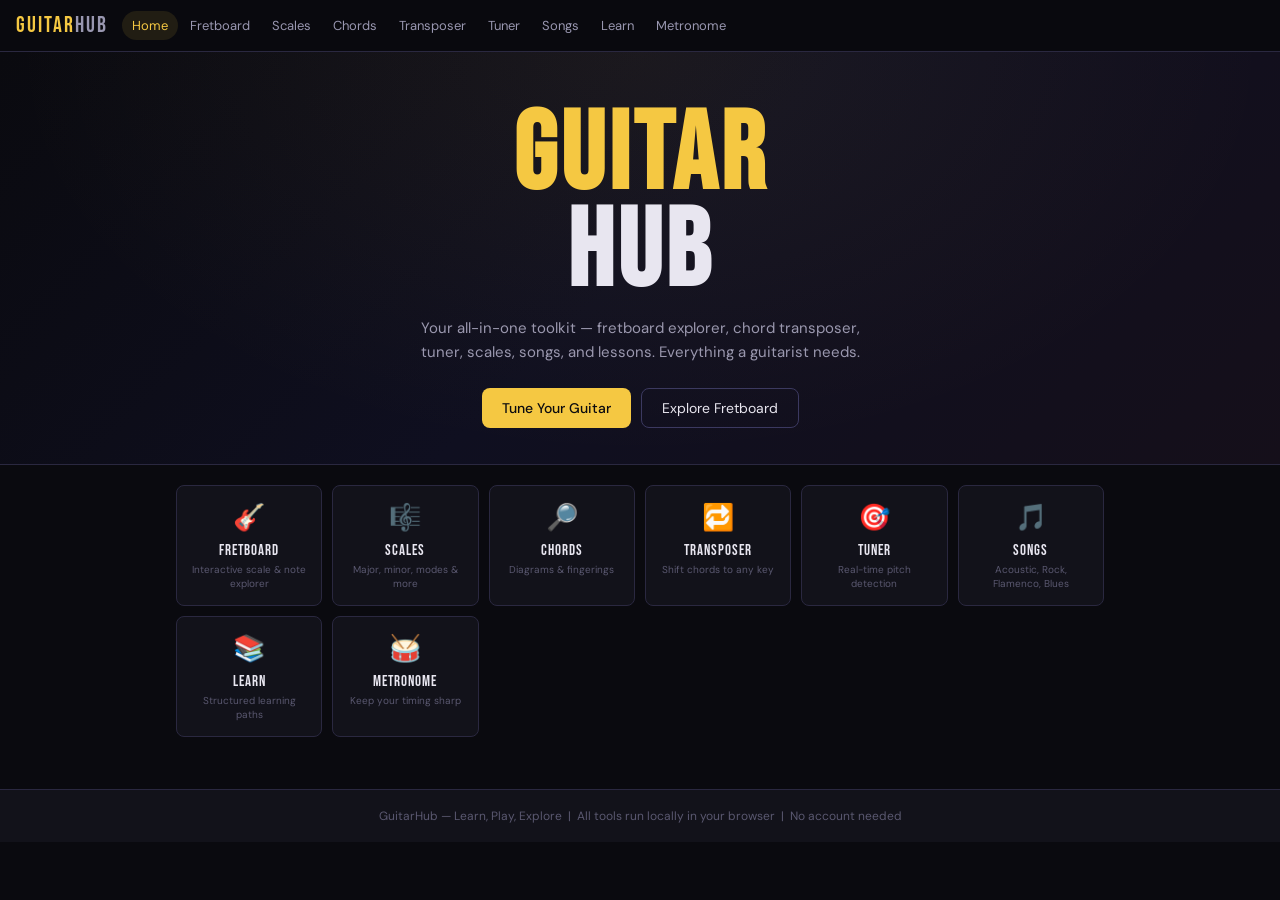
==== index.html @ 1bf93a43 "Rename FretFlow.html to index.html" ====
<!DOCTYPE html>
<html lang="en">
<head>
<meta charset="UTF-8">
<meta name="viewport" content="width=device-width, initial-scale=1.0">
<title>GuitarHub — Learn, Play, Explore</title>
<link href="https://fonts.googleapis.com/css2?family=Bebas+Neue&family=DM+Sans:wght@300;400;500&family=DM+Mono:wght@400;500&display=swap" rel="stylesheet">
<style>
*{box-sizing:border-box;margin:0;padding:0}
:root{
  --bg:#0a0a0f;--bg2:#12121a;--bg3:#1a1a26;--bg4:#22223a;
  --accent:#f5c842;--accent2:#e07b3f;--accent3:#5b8fff;
  --text:#e8e6f0;--text2:#9997b0;--text3:#5a5870;
  --border:#2a2840;--border2:#3a3860;
  --r:8px;
  --font-display:'Bebas Neue',cursive;
  --font-body:'DM Sans',sans-serif;
  --font-mono:'DM Mono',monospace;
}
html{scroll-behavior:smooth}
body{background:var(--bg);color:var(--text);font-family:var(--font-body);font-size:14px;min-height:100vh;overflow-x:hidden}
h1,h2,h3,h4{font-family:var(--font-display);letter-spacing:1px;color:var(--text)}

/* NAV */
#app-nav{position:sticky;top:0;z-index:100;background:rgba(10,10,15,0.95);backdrop-filter:blur(12px);border-bottom:1px solid var(--border);padding:0 16px;display:flex;align-items:center;gap:2px;height:52px;overflow-x:auto}
.nav-logo{font-family:var(--font-display);font-size:22px;color:var(--accent);margin-right:12px;white-space:nowrap;letter-spacing:2px;flex-shrink:0}
.nav-logo span{color:var(--text2)}
.nav-btn{background:none;border:none;color:var(--text2);font-family:var(--font-body);font-size:13px;padding:6px 10px;border-radius:20px;cursor:pointer;transition:all .2s;white-space:nowrap;flex-shrink:0}
.nav-btn:hover{color:var(--text);background:var(--bg3)}
.nav-btn.active{color:var(--accent);background:rgba(245,200,66,0.1)}

/* SECTIONS */
.section{display:none;padding:24px 16px;max-width:960px;margin:0 auto;animation:fadeIn .3s ease}
.section.active{display:block}
@keyframes fadeIn{from{opacity:0;transform:translateY(6px)}to{opacity:1;transform:translateY(0)}}

/* HERO */
#home-section{max-width:100%;padding:0}
.hero{background:linear-gradient(135deg,#0a0a0f 0%,#0f0f20 50%,#150f1a 100%);padding:56px 20px 36px;text-align:center;border-bottom:1px solid var(--border);position:relative;overflow:hidden}
.hero::before{content:'';position:absolute;inset:0;background:radial-gradient(ellipse at 50% 0%,rgba(245,200,66,0.06) 0%,transparent 70%)}
.hero h1{font-size:clamp(56px,12vw,110px);line-height:.88;letter-spacing:4px;margin-bottom:14px;position:relative}
.hero h1 .line1{color:var(--accent);display:block}
.hero h1 .line2{color:var(--text);display:block}
.hero p{color:var(--text2);font-size:15px;max-width:440px;margin:0 auto 24px;line-height:1.6}
.hero-cta{display:flex;gap:10px;justify-content:center;flex-wrap:wrap}
.btn-primary{background:var(--accent);color:#0a0a0f;border:none;padding:10px 20px;border-radius:var(--r);font-weight:500;cursor:pointer;font-family:var(--font-body);font-size:14px;transition:all .2s}
.btn-primary:hover{background:#ffd84a;transform:translateY(-1px)}
.btn-secondary{background:none;color:var(--text);border:1px solid var(--border2);padding:10px 20px;border-radius:var(--r);cursor:pointer;font-family:var(--font-body);font-size:14px;transition:all .2s}
.btn-secondary:hover{border-color:var(--accent);color:var(--accent)}
.tools-grid{display:grid;grid-template-columns:repeat(auto-fill,minmax(130px,1fr));gap:10px;padding:20px 16px;max-width:960px;margin:0 auto}
.tool-card{background:var(--bg2);border:1px solid var(--border);border-radius:var(--r);padding:14px;cursor:pointer;transition:all .2s;text-align:center}
.tool-card:hover{border-color:var(--accent);background:var(--bg3);transform:translateY(-2px)}
.tool-card .tc-icon{font-size:26px;margin-bottom:7px}
.tool-card .tc-title{font-family:var(--font-display);font-size:15px;letter-spacing:1px;color:var(--text);margin-bottom:3px}
.tool-card .tc-desc{color:var(--text3);font-size:10px;line-height:1.4}

/* COMMON */
select,input[type=text],textarea{background:var(--bg3);border:1px solid var(--border2);color:var(--text);padding:7px 10px;border-radius:var(--r);font-family:var(--font-body);font-size:13px;cursor:pointer;outline:none}
select:focus,input[type=text]:focus,textarea:focus{border-color:var(--accent)}
.panel{background:var(--bg2);border:1px solid var(--border);border-radius:var(--r);padding:16px}
.panel h3{font-family:var(--font-display);font-size:18px;margin-bottom:10px;color:var(--text2)}
.section-header{display:flex;justify-content:space-between;align-items:center;margin-bottom:14px}
.section-header h2{font-size:clamp(22px,5vw,34px)}
.section-sub{font-size:13px;color:var(--text2);margin-bottom:14px}
.divider{border:none;border-top:1px solid var(--border);margin:16px 0}

/* FRETBOARD */
.fretboard-controls{display:flex;gap:10px;flex-wrap:wrap;margin-bottom:14px;align-items:flex-end}
.fb-wrap{overflow-x:auto;border-radius:var(--r);background:var(--bg2);border:1px solid var(--border);padding:14px}
#fretboard-svg{display:block;min-width:700px;width:100%;height:210px}
.view-toggle{display:flex;gap:4px}
.vt-btn{background:var(--bg3);border:1px solid var(--border);color:var(--text2);padding:5px 12px;border-radius:20px;cursor:pointer;font-size:12px;transition:all .2s}
.vt-btn.active{background:var(--accent);color:#0a0a0f;border-color:var(--accent)}
.legend{display:flex;gap:14px;margin-top:10px;flex-wrap:wrap}
.legend-item{display:flex;align-items:center;gap:6px;font-size:11px;color:var(--text2)}
.legend-dot{width:10px;height:10px;border-radius:50%;flex-shrink:0}
.ctrl-group label{font-size:10px;color:var(--text3);display:block;margin-bottom:4px;text-transform:uppercase;letter-spacing:.5px}

/* CHORD TRANSPOSER */
.transpose-layout{display:grid;grid-template-columns:1fr 1fr;gap:14px}
@media(max-width:600px){.transpose-layout{grid-template-columns:1fr}}
textarea{width:100%;min-height:190px;resize:vertical;font-family:var(--font-mono);font-size:13px;line-height:1.8}
.key-row{display:flex;gap:8px;align-items:center;margin-bottom:12px;flex-wrap:wrap}
.key-row label{color:var(--text2);font-size:12px}
.semitone-btns{display:flex;gap:5px}
.st-btn{background:var(--bg3);border:1px solid var(--border2);color:var(--text);padding:5px 10px;border-radius:var(--r);cursor:pointer;font-size:13px;transition:all .2s}
.st-btn:hover{border-color:var(--accent);color:var(--accent)}
.chord-highlighted{color:var(--accent);font-weight:500}
.detected-key{background:rgba(245,200,66,0.08);border:1px solid rgba(245,200,66,0.25);border-radius:var(--r);padding:6px 10px;font-size:12px;color:var(--accent);margin-bottom:10px}

/* TUNER */
.tuner-center{text-align:center;padding:16px 0}
.tuner-note{font-family:var(--font-display);font-size:72px;color:var(--accent);line-height:1;margin-bottom:2px;transition:color .3s}
.tuner-cents{font-family:var(--font-mono);font-size:16px;color:var(--text2);margin-bottom:20px}
.tuner-meter{width:280px;margin:0 auto 20px}
#tuner-canvas{width:280px;height:140px;display:block}
.tuner-string-row{display:flex;gap:6px;justify-content:center;flex-wrap:wrap;margin-bottom:16px}
.ts-btn{background:var(--bg3);border:1px solid var(--border);color:var(--text2);padding:7px 12px;border-radius:var(--r);cursor:pointer;font-size:13px;font-family:var(--font-mono);transition:all .2s}
.ts-btn.active{background:var(--accent);color:#0a0a0f;border-color:var(--accent)}
.tuner-status{font-size:13px;color:var(--text2);margin-bottom:10px;height:18px}
.tuner-start-btn{background:var(--accent);color:#0a0a0f;border:none;padding:11px 26px;border-radius:var(--r);cursor:pointer;font-size:14px;font-weight:500;font-family:var(--font-body);transition:all .2s;margin-bottom:14px}
.tuner-start-btn:hover{background:#ffd84a}
.in-tune{color:#4caf50 !important}
.slightly-off{color:var(--accent) !important}
.out-of-tune{color:#e07b3f !important}

/* SCALES */
.scales-filter{display:flex;gap:10px;flex-wrap:wrap;margin-bottom:14px}
.scale-cards{display:grid;grid-template-columns:repeat(auto-fill,minmax(190px,1fr));gap:10px;margin-bottom:18px}
.scale-card{background:var(--bg2);border:1px solid var(--border);border-radius:var(--r);padding:13px;cursor:pointer;transition:all .2s}
.scale-card:hover{border-color:var(--accent);background:var(--bg3)}
.scale-card .sc-name{font-family:var(--font-display);font-size:17px;margin-bottom:4px}
.scale-card .sc-genre{font-size:10px;color:var(--accent);background:rgba(245,200,66,0.1);display:inline-block;padding:2px 7px;border-radius:20px;margin-bottom:5px}
.scale-card .sc-notes{font-family:var(--font-mono);font-size:11px;color:var(--text2)}
.scale-detail{background:var(--bg2);border:1px solid var(--border);border-radius:var(--r);padding:16px}

/* CHORD EXPLORER */
.chord-search-row{display:flex;gap:10px;margin-bottom:14px;flex-wrap:wrap}
.chord-search-row input{flex:1;min-width:160px}
.chord-grid{display:grid;grid-template-columns:repeat(auto-fill,minmax(125px,1fr));gap:10px}
.chord-diagram{background:var(--bg2);border:1px solid var(--border);border-radius:var(--r);padding:11px;text-align:center;cursor:pointer;transition:all .2s}
.chord-diagram:hover{border-color:var(--accent);transform:translateY(-2px)}
.chord-diagram .cd-name{font-family:var(--font-display);font-size:19px;margin-bottom:5px;color:var(--accent)}
.chord-diagram svg{display:block;margin:0 auto}
.chord-diagram .cd-fingers{font-size:10px;color:var(--text3);margin-top:5px;font-family:var(--font-mono)}

/* TUTORIALS */
.tut-path{display:flex;gap:4px;margin-bottom:14px;flex-wrap:wrap}
.tut-path-btn{background:var(--bg3);border:1px solid var(--border);color:var(--text2);padding:5px 14px;border-radius:20px;cursor:pointer;font-size:12px;transition:all .2s}
.tut-path-btn.active{background:rgba(245,200,66,0.12);border-color:var(--accent);color:var(--accent)}
.lesson-list{display:flex;flex-direction:column;gap:8px}
.lesson-item{background:var(--bg2);border:1px solid var(--border);border-radius:var(--r);padding:13px;display:flex;align-items:center;gap:12px;cursor:pointer;transition:all .2s}
.lesson-item:hover{border-color:var(--accent2);background:var(--bg3)}
.lesson-item.completed{border-color:rgba(76,175,80,0.35);background:rgba(76,175,80,0.04)}
.li-num{width:30px;height:30px;border-radius:50%;background:var(--bg4);display:flex;align-items:center;justify-content:center;font-family:var(--font-mono);font-size:12px;color:var(--text2);flex-shrink:0}
.lesson-item.completed .li-num{background:rgba(76,175,80,0.18);color:#4caf50}
.li-title{font-weight:500;font-size:14px;margin-bottom:2px}
.li-meta{font-size:11px;color:var(--text2)}
.li-badge{margin-left:auto;font-size:10px;padding:2px 8px;border-radius:20px;background:var(--bg4);color:var(--text3);white-space:nowrap;flex-shrink:0}
.progress-bar-wrap{background:var(--bg3);border-radius:20px;height:5px;margin-bottom:14px;overflow:hidden}
.progress-bar{height:100%;border-radius:20px;background:linear-gradient(90deg,var(--accent),var(--accent2));transition:width .5s ease}

/* SONGS */
.song-grid{display:grid;grid-template-columns:repeat(auto-fill,minmax(220px,1fr));gap:10px;margin-bottom:18px}
.song-card{background:var(--bg2);border:1px solid var(--border);border-radius:var(--r);padding:13px;cursor:pointer;transition:all .2s;position:relative;overflow:hidden}
.song-card::before{content:'';position:absolute;top:0;left:0;width:3px;height:100%;background:var(--accent)}
.song-card.flamenco::before{background:var(--accent2)}
.song-card.blues::before{background:#5b8fff}
.song-card:hover{border-color:var(--accent);background:var(--bg3)}
.song-card .sk-title{font-weight:500;font-size:14px;margin-bottom:2px;padding-left:2px}
.song-card .sk-artist{font-size:11px;color:var(--text2);margin-bottom:7px;padding-left:2px}
.song-card .sk-chords{font-family:var(--font-mono);font-size:11px;color:var(--accent);background:rgba(245,200,66,0.07);padding:3px 7px;border-radius:4px;margin-bottom:7px;white-space:nowrap;overflow:hidden;text-overflow:ellipsis}
.song-card .sk-meta{display:flex;gap:6px;font-size:10px;color:var(--text3);align-items:center;flex-wrap:wrap}
.diff-badge{padding:2px 6px;border-radius:20px;font-size:10px}
.diff-easy{background:rgba(76,175,80,0.13);color:#4caf50}
.diff-medium{background:rgba(245,200,66,0.13);color:var(--accent)}
.genre-filter-row{display:flex;gap:6px;flex-wrap:wrap;margin-bottom:14px}
.gf-btn{background:var(--bg3);border:1px solid var(--border);color:var(--text2);padding:5px 12px;border-radius:20px;cursor:pointer;font-size:12px;transition:all .2s}
.gf-btn:hover,.gf-btn.active{border-color:var(--accent);color:var(--accent);background:rgba(245,200,66,0.07)}

/* PLAY ALONG */
.play-along{background:var(--bg2);border:1px solid var(--border);border-radius:var(--r);padding:16px;display:none;margin-top:4px}
.play-along.open{display:block}
.pa-header{display:flex;justify-content:space-between;align-items:center;margin-bottom:12px}
.pa-title{font-family:var(--font-display);font-size:22px}
.chord-lyric-line{margin-bottom:12px}
.chord-row{font-family:var(--font-mono);font-size:16px;color:var(--accent);margin-bottom:1px;letter-spacing:1px}
.lyric-row{font-size:13px;color:var(--text2);line-height:1.6}
.strumming-pattern{font-family:var(--font-mono);font-size:15px;color:var(--accent2);letter-spacing:4px}

/* FLAMENCO */
.flam-grid{display:grid;grid-template-columns:repeat(auto-fill,minmax(190px,1fr));gap:10px;margin-bottom:18px}
.flam-card{background:var(--bg2);border:1px solid var(--border);border-radius:var(--r);padding:13px;border-left:3px solid var(--accent2)}
.flam-card h3{font-family:var(--font-display);font-size:17px;margin-bottom:5px;color:var(--accent2)}
.flam-card p{font-size:11px;color:var(--text2);line-height:1.5;margin-bottom:7px}
.compas-row{display:flex;gap:3px;flex-wrap:wrap;margin-top:6px}
.compas-beat{width:20px;height:20px;border-radius:4px;display:flex;align-items:center;justify-content:center;font-size:9px;font-family:var(--font-mono);font-weight:500}
.compas-beat.strong{background:var(--accent2);color:#0a0a0f}
.compas-beat.normal{background:var(--bg4);color:var(--text3)}

/* METRONOME MODAL */
#metronome-overlay{display:none;position:fixed;inset:0;background:rgba(0,0,0,0.82);z-index:200;align-items:center;justify-content:center}
.metro-modal{background:var(--bg2);border:1px solid var(--border2);border-radius:12px;padding:24px;min-width:290px;max-width:340px;width:90%}
.metro-bpm{font-family:var(--font-display);font-size:72px;color:var(--accent);line-height:1;text-align:center}
.metro-label{font-size:12px;color:var(--text2);text-align:center;margin-bottom:18px}
.metro-beat-row{display:flex;gap:7px;justify-content:center;margin-bottom:18px}
.beat-dot{width:14px;height:14px;border-radius:50%;background:var(--bg4);border:1px solid var(--border2);transition:all .12s}
.beat-dot.active{background:var(--accent)}
.metro-controls{display:flex;gap:8px;align-items:center;justify-content:center;flex-wrap:wrap}
input[type=range]{-webkit-appearance:none;width:100%;height:4px;background:var(--border2);border-radius:2px;outline:none;margin:12px 0}
input[type=range]::-webkit-slider-thumb{-webkit-appearance:none;width:16px;height:16px;border-radius:50%;background:var(--accent);cursor:pointer}

footer{background:var(--bg2);border-top:1px solid var(--border);padding:18px;text-align:center;font-size:12px;color:var(--text3);margin-top:32px}
</style>
</head>
<body>

<nav id="app-nav">
  <span class="nav-logo">GUITAR<span>HUB</span></span>
  <button class="nav-btn active" onclick="showSection('home')">Home</button>
  <button class="nav-btn" onclick="showSection('fretboard')">Fretboard</button>
  <button class="nav-btn" onclick="showSection('scales')">Scales</button>
  <button class="nav-btn" onclick="showSection('chords')">Chords</button>
  <button class="nav-btn" onclick="showSection('transposer')">Transposer</button>
  <button class="nav-btn" onclick="showSection('tuner')">Tuner</button>
  <button class="nav-btn" onclick="showSection('songs')">Songs</button>
  <button class="nav-btn" onclick="showSection('tutorials')">Learn</button>
  <button class="nav-btn" onclick="showMetronome()">Metronome</button>
</nav>

<!-- HOME -->
<div id="home-section" class="section active">
  <div class="hero">
    <h1><span class="line1">GUITAR</span><span class="line2">HUB</span></h1>
    <p>Your all-in-one toolkit — fretboard explorer, chord transposer, tuner, scales, songs, and lessons. Everything a guitarist needs.</p>
    <div class="hero-cta">
      <button class="btn-primary" onclick="showSection('tuner')">Tune Your Guitar</button>
      <button class="btn-secondary" onclick="showSection('fretboard')">Explore Fretboard</button>
    </div>
  </div>
  <div class="tools-grid">
    <div class="tool-card" onclick="showSection('fretboard')"><div class="tc-icon">🎸</div><div class="tc-title">Fretboard</div><div class="tc-desc">Interactive scale & note explorer</div></div>
    <div class="tool-card" onclick="showSection('scales')"><div class="tc-icon">🎼</div><div class="tc-title">Scales</div><div class="tc-desc">Major, minor, modes & more</div></div>
    <div class="tool-card" onclick="showSection('chords')"><div class="tc-icon">🔎</div><div class="tc-title">Chords</div><div class="tc-desc">Diagrams & fingerings</div></div>
    <div class="tool-card" onclick="showSection('transposer')"><div class="tc-icon">🔁</div><div class="tc-title">Transposer</div><div class="tc-desc">Shift chords to any key</div></div>
    <div class="tool-card" onclick="showSection('tuner')"><div class="tc-icon">🎯</div><div class="tc-title">Tuner</div><div class="tc-desc">Real-time pitch detection</div></div>
    <div class="tool-card" onclick="showSection('songs')"><div class="tc-icon">🎵</div><div class="tc-title">Songs</div><div class="tc-desc">Acoustic, Rock, Flamenco, Blues</div></div>
    <div class="tool-card" onclick="showSection('tutorials')"><div class="tc-icon">📚</div><div class="tc-title">Learn</div><div class="tc-desc">Structured learning paths</div></div>
    <div class="tool-card" onclick="showMetronome()"><div class="tc-icon">🥁</div><div class="tc-title">Metronome</div><div class="tc-desc">Keep your timing sharp</div></div>
  </div>
</div>

<!-- FRETBOARD -->
<div id="fretboard-section" class="section">
  <div class="section-header"><h2>Interactive Fretboard</h2></div>
  <div class="fretboard-controls">
    <div class="ctrl-group">
      <label>Root Note</label>
      <select id="fb-root" onchange="renderFretboard()">
        <option>C</option><option>C#</option><option>D</option><option>D#</option>
        <option>E</option><option>F</option><option>F#</option><option>G</option>
        <option>G#</option><option>A</option><option>A#</option><option>B</option>
      </select>
    </div>
    <div class="ctrl-group">
      <label>Scale</label>
      <select id="fb-scale" onchange="renderFretboard()">
        <option value="major">Major</option>
        <option value="natural_minor">Natural Minor</option>
        <option value="pentatonic_major">Pentatonic Major</option>
        <option value="pentatonic_minor">Pentatonic Minor</option>
        <option value="blues">Blues</option>
        <option value="dorian">Dorian</option>
        <option value="phrygian">Phrygian</option>
        <option value="phrygian_dom">Phrygian Dominant</option>
        <option value="mixolydian">Mixolydian</option>
        <option value="harmonic_minor">Harmonic Minor</option>
      </select>
    </div>
    <div class="ctrl-group">
      <label>View Mode</label>
      <div class="view-toggle">
        <button class="vt-btn active" onclick="setFbView('notes',this)">Notes</button>
        <button class="vt-btn" onclick="setFbView('intervals',this)">Intervals</button>
        <button class="vt-btn" onclick="setFbView('dots',this)">Dots only</button>
      </div>
    </div>
  </div>
  <div class="fb-wrap">
    <svg id="fretboard-svg" viewBox="0 0 860 210"></svg>
  </div>
  <div class="legend">
    <div class="legend-item"><div class="legend-dot" style="background:var(--accent)"></div>Root note</div>
    <div class="legend-item"><div class="legend-dot" style="background:var(--accent3)"></div>Scale note</div>
    <div class="legend-item"><div class="legend-dot" style="background:var(--bg4);border:1px solid var(--border2)"></div>Not in scale</div>
  </div>
  <p style="margin-top:10px;font-size:11px;color:var(--text3)">Click any highlighted note to hear it</p>
</div>

<!-- SCALES -->
<div id="scales-section" class="section">
  <div class="section-header"><h2>Scales Library</h2></div>
  <div class="scales-filter">
    <select id="scale-genre" onchange="filterScales()">
      <option value="">All Genres</option>
      <option>Rock</option><option>Blues</option><option>Jazz</option>
      <option>Flamenco</option><option>Pop</option><option>Acoustic</option>
    </select>
    <select id="scale-key" onchange="filterScales()">
      <option value="">All Keys</option>
      <option>A</option><option>B</option><option>C</option><option>D</option>
      <option>E</option><option>F</option><option>G</option>
    </select>
    <select id="scale-diff" onchange="filterScales()">
      <option value="">All Levels</option>
      <option>Beginner</option><option>Intermediate</option><option>Advanced</option>
    </select>
  </div>
  <div class="scale-cards" id="scale-cards-container"></div>
  <div class="scale-detail" id="scale-detail-panel" style="display:none">
    <div id="scale-detail-content"></div>
  </div>
</div>

<!-- CHORD EXPLORER -->
<div id="chords-section" class="section">
  <div class="section-header"><h2>Chord Explorer</h2></div>
  <div class="chord-search-row">
    <input type="text" id="chord-search" placeholder="Search: Am, Cmaj7, G7..." oninput="filterChords()">
    <select onchange="filterByChordType(this.value)">
      <option value="">All Types</option>
      <option value="major">Major</option>
      <option value="minor">Minor</option>
      <option value="7th">7th Chords</option>
      <option value="sus">Sus / Add</option>
    </select>
  </div>
  <div class="chord-grid" id="chord-grid"></div>
</div>

<!-- TRANSPOSER -->
<div id="transposer-section" class="section">
  <div class="section-header"><h2>Chord Transposer</h2></div>
  <p class="section-sub">Paste lyrics with chord names above the words. Use the controls to shift into any key.</p>
  <div class="key-row">
    <label>SHIFT:</label>
    <div class="semitone-btns">
      <button class="st-btn" onclick="transpose(-5)">−5</button>
      <button class="st-btn" onclick="transpose(-2)">−2</button>
      <button class="st-btn" onclick="transpose(-1)">−1</button>
      <button class="st-btn" onclick="transpose(1)">+1</button>
      <button class="st-btn" onclick="transpose(2)">+2</button>
      <button class="st-btn" onclick="transpose(5)">+5</button>
    </div>
    <div id="current-key-display" style="font-family:var(--font-display);font-size:22px;color:var(--accent);min-width:40px;text-align:center"></div>
    <button class="btn-secondary" onclick="autoDetectKey()" style="font-size:12px;padding:6px 12px">Auto-detect Key</button>
    <button class="st-btn" onclick="resetTranspose()">Reset</button>
  </div>
  <div id="detected-key-banner" class="detected-key" style="display:none"></div>
  <div class="transpose-layout">
    <div class="panel">
      <h3>Input</h3>
      <textarea id="transpose-input" placeholder="[Verse]&#10;Am        G         C&#10;Blackbird singing in the dead of night&#10;Am        G         C&#10;Take these broken wings and learn to fly&#10;&#10;[Chorus]&#10;F         G         C&#10;All your life, you were only waiting" oninput="liveTranspose()"></textarea>
    </div>
    <div class="panel">
      <h3>Output <span style="font-size:12px;font-family:var(--font-body);color:var(--text3);margin-left:6px" id="shift-label"></span></h3>
      <div id="transpose-output" style="font-family:var(--font-mono);font-size:13px;line-height:1.9;min-height:190px;white-space:pre-wrap;color:var(--text)"></div>
    </div>
  </div>
</div>

<!-- TUNER -->
<div id="tuner-section" class="section">
  <div class="section-header"><h2>Guitar Tuner</h2></div>
  <div style="max-width:380px;margin:0 auto">
    <div class="panel">
      <div class="tuner-center">
        <div class="tuner-note" id="tuner-note">—</div>
        <div class="tuner-cents" id="tuner-cents">0 cents</div>
        <div class="tuner-meter">
          <canvas id="tuner-canvas" width="280" height="140"></canvas>
        </div>
        <div class="tuner-status" id="tuner-status">Click Start to begin tuning</div>
        <button class="tuner-start-btn" id="tuner-start-btn" onclick="toggleTuner()">Start Tuner</button>
        <div style="font-size:11px;color:var(--text3);margin-bottom:12px">Standard tuning — select target string:</div>
        <div class="tuner-string-row">
          <button class="ts-btn" onclick="selectString(0)">E2</button>
          <button class="ts-btn" onclick="selectString(1)">A2</button>
          <button class="ts-btn" onclick="selectString(2)">D3</button>
          <button class="ts-btn" onclick="selectString(3)">G3</button>
          <button class="ts-btn" onclick="selectString(4)">B3</button>
          <button class="ts-btn" onclick="selectString(5)">E4</button>
        </div>
        <div style="font-size:10px;color:var(--text3);margin-top:8px">Requires microphone permission</div>
      </div>
    </div>
    <div style="margin-top:12px;padding:10px 14px;background:var(--bg2);border:1px solid var(--border);border-radius:var(--r)">
      <div style="font-size:12px;color:var(--text2);margin-bottom:6px">Alternate Tunings:</div>
      <div style="display:flex;gap:6px;flex-wrap:wrap">
        <button class="ts-btn" onclick="setTuning([38,45,50,55,59,62])">Drop D</button>
        <button class="ts-btn" onclick="setTuning([38,43,48,53,57,62])">Open G</button>
        <button class="ts-btn" onclick="setTuning([40,45,50,55,59,64])">Standard</button>
        <button class="ts-btn" onclick="setTuning([38,43,48,53,57,60])">DADGAD</button>
      </div>
    </div>
  </div>
</div>

<!-- SONGS -->
<div id="songs-section" class="section">
  <div class="section-header"><h2>Song Library</h2></div>
  <div class="genre-filter-row">
    <button class="gf-btn active" onclick="filterSongs('all',this)">All</button>
    <button class="gf-btn" onclick="filterSongs('acoustic',this)">Acoustic</button>
    <button class="gf-btn" onclick="filterSongs('rock',this)">Rock</button>
    <button class="gf-btn" onclick="filterSongs('blues',this)">Blues</button>
    <button class="gf-btn" onclick="filterSongs('pop',this)">Pop</button>
    <button class="gf-btn" onclick="filterSongs('flamenco',this)">Flamenco</button>
  </div>
  <div class="song-grid" id="song-grid"></div>
  <div class="play-along" id="play-along">
    <div class="pa-header">
      <div class="pa-title" id="pa-title"></div>
      <button class="btn-secondary" onclick="closeSong()" style="font-size:12px;padding:5px 12px">Close ✕</button>
    </div>
    <div id="pa-content"></div>
  </div>
  <div id="flamenco-section" style="margin-top:20px">
    <hr class="divider">
    <h2 style="font-family:var(--font-display);font-size:28px;color:var(--accent2);margin-bottom:5px">Flamenco Module</h2>
    <p class="section-sub">Traditional techniques, rhythms, and compás patterns from the Andalusian tradition.</p>
    <div class="flam-grid" id="flam-grid"></div>
  </div>
</div>

<!-- TUTORIALS -->
<div id="tutorials-section" class="section">
  <div class="section-header"><h2>Learning Paths</h2></div>
  <div class="tut-path">
    <button class="tut-path-btn active" onclick="showLessons('beginner',this)">Beginner</button>
    <button class="tut-path-btn" onclick="showLessons('intermediate',this)">Intermediate</button>
    <button class="tut-path-btn" onclick="showLessons('flamenco',this)">Flamenco</button>
  </div>
  <div style="display:flex;justify-content:space-between;align-items:center;margin-bottom:5px">
    <span style="font-size:12px;color:var(--text2)" id="progress-label">0 of 8 completed</span>
    <span style="font-size:12px;color:var(--accent)" id="progress-pct">0%</span>
  </div>
  <div class="progress-bar-wrap"><div class="progress-bar" id="progress-bar" style="width:0%"></div></div>
  <p style="font-size:11px;color:var(--text3);margin-bottom:12px">Click a lesson to mark it complete. Progress is saved in your browser.</p>
  <div class="lesson-list" id="lesson-list"></div>
</div>

<!-- METRONOME OVERLAY -->
<div id="metronome-overlay" onclick="if(event.target===this)closeMetronome()">
  <div class="metro-modal">
    <div style="display:flex;justify-content:space-between;align-items:center;margin-bottom:16px">
      <h2 style="font-size:22px">Metronome</h2>
      <button onclick="closeMetronome()" style="background:none;border:none;color:var(--text2);font-size:20px;cursor:pointer;line-height:1">✕</button>
    </div>
    <div class="metro-bpm" id="metro-bpm">120</div>
    <div class="metro-label">BPM</div>
    <div class="metro-beat-row" id="metro-beats">
      <div class="beat-dot" id="b0"></div><div class="beat-dot" id="b1"></div>
      <div class="beat-dot" id="b2"></div><div class="beat-dot" id="b3"></div>
    </div>
    <input type="range" min="40" max="240" value="120" oninput="setBpm(this.value)" style="display:block;margin-bottom:16px">
    <div class="metro-controls">
      <button class="btn-secondary" onclick="changeBpm(-10)" style="padding:6px 12px">−10</button>
      <button class="btn-secondary" onclick="changeBpm(-5)" style="padding:6px 12px">−5</button>
      <button class="btn-primary" onclick="toggleMetro()" id="metro-start-btn">Start</button>
      <button class="btn-secondary" onclick="changeBpm(5)" style="padding:6px 12px">+5</button>
      <button class="btn-secondary" onclick="changeBpm(10)" style="padding:6px 12px">+10</button>
    </div>
    <div style="margin-top:14px;display:flex;gap:8px;align-items:center;justify-content:center;font-size:12px;color:var(--text2)">
      Beats per bar:
      <select id="metro-bpb" onchange="setMetroBpb(this.value)" style="font-size:12px;padding:4px 8px">
        <option value="3">3/4 — Waltz</option>
        <option value="4" selected>4/4 — Standard</option>
        <option value="12">12-beat — Flamenco</option>
      </select>
    </div>
  </div>
</div>

<footer>GuitarHub — Learn, Play, Explore &nbsp;|&nbsp; All tools run locally in your browser &nbsp;|&nbsp; No account needed</footer>

<script>
const NOTES=['C','C#','D','D#','E','F','F#','G','G#','A','A#','B'];
const SCALES={
  major:[0,2,4,5,7,9,11],natural_minor:[0,2,3,5,7,8,10],
  pentatonic_major:[0,2,4,7,9],pentatonic_minor:[0,3,5,7,10],
  blues:[0,3,5,6,7,10],dorian:[0,2,3,5,7,9,10],
  phrygian:[0,1,3,5,7,8,10],phrygian_dom:[0,1,4,5,7,8,10],
  mixolydian:[0,2,4,5,7,9,10],harmonic_minor:[0,2,3,5,7,8,11]
};
const INTERVAL_NAMES=['R','b2','2','b3','3','4','b5','5','b6','6','b7','7'];
let OPEN_STRINGS=[40,45,50,55,59,64]; // standard tuning MIDI
let fbView='notes';
let audioCtx=null;

function getAudioCtx(){
  if(!audioCtx)audioCtx=new(window.AudioContext||window.webkitAudioContext)();
  if(audioCtx.state==='suspended')audioCtx.resume();
  return audioCtx;
}

function midiToFreq(m){return 440*Math.pow(2,(m-69)/12);}

function playNote(midi){
  const ctx=getAudioCtx();
  const o=ctx.createOscillator();
  const g=ctx.createGain();
  o.connect(g);g.connect(ctx.destination);
  o.frequency.value=midiToFreq(midi);
  o.type='triangle';
  g.gain.setValueAtTime(0,ctx.currentTime);
  g.gain.linearRampToValueAtTime(0.35,ctx.currentTime+0.01);
  g.gain.exponentialRampToValueAtTime(0.001,ctx.currentTime+1.4);
  o.start();o.stop(ctx.currentTime+1.4);
}

// Navigation
function showSection(id){
  document.querySelectorAll('.section').forEach(s=>s.classList.remove('active'));
  document.querySelectorAll('.nav-btn').forEach(b=>b.classList.remove('active'));
  const sec=document.getElementById(id+'-section');
  if(sec){sec.classList.add('active');}
  const labels={home:'Home',fretboard:'Fretboard',scales:'Scales',chords:'Chords',transposer:'Transposer',tuner:'Tuner',songs:'Songs',tutorials:'Learn'};
  const label=labels[id];
  if(label){
    [...document.querySelectorAll('.nav-btn')].find(b=>b.textContent.trim()===label)?.classList.add('active');
  }
  if(id==='fretboard')renderFretboard();
  if(id==='chords')renderChords();
  if(id==='scales')renderScaleCards();
  if(id==='songs'){renderSongs();renderFlamenco();}
  if(id==='tutorials')showLessons('beginner');
}

// ---- FRETBOARD ----
function setFbView(v,btn){
  fbView=v;
  document.querySelectorAll('.vt-btn').forEach(b=>b.classList.remove('active'));
  btn.classList.add('active');
  renderFretboard();
}

function renderFretboard(){
  const root=document.getElementById('fb-root').value;
  const scaleKey=document.getElementById('fb-scale').value;
  const intervals=SCALES[scaleKey]||SCALES.major;
  const rootIdx=NOTES.indexOf(root);
  const scaleSet=new Set(intervals.map(i=>(rootIdx+i)%12));
  const svg=document.getElementById('fretboard-svg');
  const W=860,H=210;
  const leftPad=50,rightPad=10;
  const fretCount=13;
  const topPad=28,bottomPad=18;
  const strH=(H-topPad-bottomPad)/5;
  const fretW=(W-leftPad-rightPad)/fretCount;
  let html='';
  // Background
  html+=`<rect width="${W}" height="${H}" fill="#12121a"/>`;
  // Nut
  html+=`<rect x="${leftPad-5}" y="${topPad-4}" width="6" height="${strH*5+8}" fill="#888" rx="2"/>`;
  // Fret position markers
  [3,5,7,9,12].forEach(f=>{
    if(f<=fretCount){
      const cx=leftPad+f*fretW-fretW/2;
      const cy=H/2;
      if(f===12){
        html+=`<circle cx="${cx}" cy="${cy-10}" r="4" fill="#2a2840"/>`;
        html+=`<circle cx="${cx}" cy="${cy+10}" r="4" fill="#2a2840"/>`;
      } else {
        html+=`<circle cx="${cx}" cy="${cy}" r="5" fill="#2a2840"/>`;
      }
      html+=`<text x="${cx}" y="${H-4}" text-anchor="middle" font-size="9" fill="#5a5870" font-family="monospace">${f}</text>`;
    }
  });
  // Fret lines
  for(let f=0;f<=fretCount;f++){
    const x=leftPad+f*fretW;
    const thick=f===0?0:1;
    if(thick>0)html+=`<line x1="${x}" y1="${topPad-4}" x2="${x}" y2="${topPad+strH*5+4}" stroke="#2a2840" stroke-width="1"/>`;
  }
  // Strings
  const strColors=['#c5a02a','#b09020','#9a7a14','#847010','#6e5808','#584200'];
  const strThickness=[1.5,1.8,2,2.3,2.7,3.2];
  for(let s=0;s<6;s++){
    const y=topPad+s*strH;
    html+=`<line x1="${leftPad-5}" y1="${y}" x2="${W-rightPad}" y2="${y}" stroke="${strColors[s]}" stroke-width="${strThickness[s]}"/>`;
    const openNoteIdx=OPEN_STRINGS[5-s]%12;
    const openNoteName=NOTES[openNoteIdx];
    html+=`<text x="${leftPad-10}" y="${y+4}" text-anchor="end" font-size="10" fill="#5a5870" font-family="monospace">${openNoteName}</text>`;
  }
  // Notes
  for(let s=0;s<6;s++){
    for(let f=0;f<=fretCount;f++){
      const midi=OPEN_STRINGS[5-s]+f;
      const ni=midi%12;
      const inScale=scaleSet.has(ni);
      const isRoot=ni===rootIdx;
      if(!inScale)continue;
      const x=leftPad+(f===0?-fretW*0.5+10:f*fretW-fretW/2);
      const y=topPad+s*strH;
      const col=isRoot?'#f5c842':'#5b8fff';
      const textCol=isRoot?'#0a0a0f':'#fff';
      const r=isRoot?11:9;
      html+=`<circle cx="${x}" cy="${y}" r="${r}" fill="${col}" stroke="${isRoot?'#ffd84a':'#7aaeff'}" stroke-width="1.5" style="cursor:pointer" onclick="playNote(${midi})"/>`;
      let label='';
      if(fbView==='notes')label=NOTES[ni];
      else if(fbView==='intervals'){const semis=(ni-rootIdx+12)%12;label=INTERVAL_NAMES[semis];}
      else label='•';
      html+=`<text x="${x}" y="${y+4}" text-anchor="middle" font-size="${fbView==='dots'?8:9}" fill="${textCol}" font-family="monospace" pointer-events="none" font-weight="${isRoot?'700':'400'}">${label}</text>`;
    }
  }
  svg.innerHTML=html;
}

// ---- CHORD TRANSPOSER ----
const CHORD_REGEX=/\b([A-G][#b]?(?:maj7?|min7?|m7?|aug|dim|sus[24]?|add9|M7|b5|7|9|11|13)?(?:\/[A-G][#b]?)?)\b/g;
let transposeOffset=0;
const flatToSharp={'Db':'C#','Eb':'D#','Fb':'E','Gb':'F#','Ab':'G#','Bb':'A#','Cb':'B'};

function transposeRoot(root,steps){
  const normalized=flatToSharp[root]||root;
  const idx=NOTES.indexOf(normalized);
  if(idx===-1)return root;
  return NOTES[(idx+steps+1200)%12];
}

function transposeChordSafe(chord,steps){
  const m=chord.match(/^([A-G][#b]?)(.*?)(?:(\/[A-G][#b]?)(.*))?$/);
  if(!m)return chord;
  const [,root,suffix,,bassSlash,bassRest]=m;
  const newRoot=transposeRoot(root,steps);
  let newSuffix=suffix||'';
  if(bassSlash){
    const bassRoot=bassSlash.slice(1);
    const newBass=transposeRoot(bassRoot,steps);
    newSuffix+=`/${newBass}${bassRest||''}`;
  }
  return newRoot+newSuffix;
}

function liveTranspose(){
  applyTranspose(document.getElementById('transpose-input').value,transposeOffset);
}
function transpose(delta){
  transposeOffset=transposeOffset+delta;
  document.getElementById('shift-label').textContent=transposeOffset===0?'':`(${transposeOffset>0?'+':''}${transposeOffset} semitones)`;
  const keyNote=NOTES[((0+transposeOffset)%12+12)%12];
  document.getElementById('current-key-display').textContent=transposeOffset===0?'C':keyNote;
  applyTranspose(document.getElementById('transpose-input').value,transposeOffset);
}
function applyTranspose(text,steps){
  CHORD_REGEX.lastIndex=0;
  const out=text.replace(CHORD_REGEX,(m)=>`<span class="chord-highlighted">${transposeChordSafe(m,steps)}</span>`);
  document.getElementById('transpose-output').innerHTML=out;
}
function autoDetectKey(){
  const inp=document.getElementById('transpose-input').value;
  CHORD_REGEX.lastIndex=0;
  const counts={};let m;
  while((m=CHORD_REGEX.exec(inp))!==null){
    const r=(m[1]||'').match(/^([A-G][#b]?)/);
    if(r)counts[r[1]]=(counts[r[1]]||0)+1;
  }
  const entries=Object.entries(counts).sort((a,b)=>b[1]-a[1]);
  if(!entries.length)return;
  const top=entries[0];
  const banner=document.getElementById('detected-key-banner');
  banner.textContent=`Detected key: ${top[0]} (most common root — ${top[1]} occurrence${top[1]>1?'s':''})`;
  banner.style.display='block';
}
function resetTranspose(){
  transposeOffset=0;
  document.getElementById('current-key-display').textContent='';
  document.getElementById('shift-label').textContent='';
  document.getElementById('detected-key-banner').style.display='none';
  liveTranspose();
}

// ---- TUNER ----
let tunerRunning=false,tunerAnalyser=null,tunerStream=null,tunerRaf=null;

function selectString(i){
  document.querySelectorAll('.ts-btn').forEach((b,j)=>b.classList.toggle('active',j===i));
}
function setTuning(arr){OPEN_STRINGS=arr;renderFretboard();}

function toggleTuner(){tunerRunning?stopTuner():startTuner();}

async function startTuner(){
  try{
    const stream=await navigator.mediaDevices.getUserMedia({audio:true,video:false});
    tunerStream=stream;
    const ctx=getAudioCtx();
    const src=ctx.createMediaStreamSource(stream);
    tunerAnalyser=ctx.createAnalyser();
    tunerAnalyser.fftSize=4096;
    src.connect(tunerAnalyser);
    tunerRunning=true;
    document.getElementById('tuner-start-btn').textContent='Stop Tuner';
    document.getElementById('tuner-status').textContent='Listening for pitch...';
    tunerLoop();
  }catch(e){
    document.getElementById('tuner-status').textContent='Mic access denied — check browser permissions';
  }
}

function stopTuner(){
  tunerRunning=false;
  if(tunerStream)tunerStream.getTracks().forEach(t=>t.stop());
  if(tunerRaf)cancelAnimationFrame(tunerRaf);
  document.getElementById('tuner-start-btn').textContent='Start Tuner';
  document.getElementById('tuner-status').textContent='Click Start to begin tuning';
  document.getElementById('tuner-note').textContent='—';
  document.getElementById('tuner-note').className='tuner-note';
  document.getElementById('tuner-cents').textContent='0 cents';
  drawTunerMeter(0);
}

function tunerLoop(){
  if(!tunerRunning)return;
  const buf=new Float32Array(tunerAnalyser.fftSize);
  tunerAnalyser.getFloatTimeDomainData(buf);
  const freq=autoCorrelate(buf,getAudioCtx().sampleRate);
  if(freq>55&&freq<1400){
    const midi=Math.round(12*Math.log2(freq/440)+69);
    const exactFreq=440*Math.pow(2,(midi-69)/12);
    const cents=Math.round(1200*Math.log2(freq/exactFreq));
    const noteName=NOTES[midi%12]+(Math.floor(midi/12)-1);
    document.getElementById('tuner-note').textContent=noteName;
    document.getElementById('tuner-cents').textContent=(cents>=0?'+':'')+cents+' cents';
    const isIn=Math.abs(cents)<=5, isClose=Math.abs(cents)<=15;
    document.getElementById('tuner-note').className='tuner-note '+(isIn?'in-tune':isClose?'slightly-off':'out-of-tune');
    document.getElementById('tuner-status').textContent=isIn?'✓ In tune!':(cents>0?'Too sharp — loosen string':'Too flat — tighten string');
    drawTunerMeter(cents);
  }
  tunerRaf=requestAnimationFrame(tunerLoop);
}

function autoCorrelate(buf,sr){
  const SIZE=buf.length;
  let rms=0;
  for(let i=0;i<SIZE;i++)rms+=buf[i]*buf[i];
  if(Math.sqrt(rms/SIZE)<0.008)return-1;
  let r1=0,r2=SIZE-1;
  const th=0.2;
  for(let i=0;i<SIZE/2;i++){if(Math.abs(buf[i])<th){r1=i;break;}}
  for(let i=1;i<SIZE/2;i++){if(Math.abs(buf[SIZE-i])<th){r2=SIZE-i;break;}}
  const sliced=buf.slice(r1,r2);
  const sz=sliced.length;
  const c=new Float32Array(sz).fill(0);
  for(let i=0;i<sz;i++)for(let j=0;j<sz-i;j++)c[i]+=sliced[j]*sliced[j+i];
  let d=0;while(c[d]>c[d+1])d++;
  let mx=-1,mp=-1;
  for(let i=d;i<sz;i++){if(c[i]>mx){mx=c[i];mp=i;}}
  if(mp<=0||mp>=sz-1)return-1;
  const x1=c[mp-1],x2=c[mp],x3=c[mp+1];
  const a=(x1+x3-2*x2)/2,b=(x3-x1)/2;
  let T0=mp;if(a)T0=mp-b/(2*a);
  return sr/T0;
}

function drawTunerMeter(cents){
  const canvas=document.getElementById('tuner-canvas');
  const ctx=canvas.getContext('2d');
  const W=280,H=140;
  ctx.clearRect(0,0,W,H);
  ctx.fillStyle='#12121a';ctx.fillRect(0,0,W,H);
  const cx=W/2,cy=H-8,r=105;
  ctx.beginPath();ctx.arc(cx,cy,r,-Math.PI,0);
  ctx.strokeStyle='#22223a';ctx.lineWidth=20;ctx.stroke();
  const clamped=Math.max(-50,Math.min(50,cents));
  const isIn=Math.abs(clamped)<=5,isClose=Math.abs(clamped)<=15;
  const col=isIn?'#4caf50':isClose?'#f5c842':'#e07b3f';
  const startA=-Math.PI,endA=-Math.PI+(1+clamped/50)*(Math.PI/2)+(Math.PI/2);
  if(Math.abs(clamped)>1){
    ctx.beginPath();
    if(clamped>=0)ctx.arc(cx,cy,r,-Math.PI/2,endA-Math.PI/2);
    else ctx.arc(cx,cy,r,endA-Math.PI/2,-Math.PI/2,false);
    ctx.strokeStyle=col;ctx.lineWidth=20;ctx.stroke();
  }
  ctx.beginPath();ctx.moveTo(cx,cy-r-14);ctx.lineTo(cx,cy-r+14);
  ctx.strokeStyle='#444';ctx.lineWidth=2;ctx.stroke();
  const nAngle=-Math.PI/2+(clamped/50)*(Math.PI/2);
  ctx.beginPath();ctx.moveTo(cx,cy);
  ctx.lineTo(cx+Math.cos(nAngle)*(r-2),cy+Math.sin(nAngle)*(r-2));
  ctx.strokeStyle=col;ctx.lineWidth=2.5;ctx.lineCap='round';ctx.stroke();
  ctx.beginPath();ctx.arc(cx,cy,6,0,2*Math.PI);ctx.fillStyle=col;ctx.fill();
  ctx.fillStyle='#5a5870';ctx.font='10px monospace';
  ctx.textAlign='left';ctx.fillText('−50',4,cy-3);
  ctx.textAlign='right';ctx.fillText('+50',W-4,cy-3);
  ctx.textAlign='center';ctx.fillText('0',cx,cy-r-18);
}

// ---- CHORDS ----
const CHORD_DATA=[
  {name:'C',type:'major',frets:[0,3,2,0,1,0],fingers:'x32010'},
  {name:'G',type:'major',frets:[3,2,0,0,0,3],fingers:'320003'},
  {name:'D',type:'major',frets:[-1,-1,0,2,3,2],fingers:'xx0232'},
  {name:'Am',type:'minor',frets:[0,0,2,2,1,0],fingers:'x02210'},
  {name:'Em',type:'minor',frets:[0,2,2,0,0,0],fingers:'022000'},
  {name:'F',type:'major',frets:[1,1,2,3,3,1],fingers:'133211'},
  {name:'A',type:'major',frets:[0,0,2,2,2,0],fingers:'x02220'},
  {name:'E',type:'major',frets:[0,2,2,1,0,0],fingers:'022100'},
  {name:'Dm',type:'minor',frets:[-1,-1,0,2,3,1],fingers:'xx0231'},
  {name:'Bm',type:'minor',frets:[-1,2,4,4,3,2],fingers:'x24432'},
  {name:'B',type:'major',frets:[-1,2,4,4,4,2],fingers:'x24442'},
  {name:'C7',type:'7th',frets:[0,3,2,3,1,0],fingers:'x32310'},
  {name:'G7',type:'7th',frets:[3,2,0,0,0,1],fingers:'320001'},
  {name:'D7',type:'7th',frets:[-1,-1,0,2,1,2],fingers:'xx0212'},
  {name:'A7',type:'7th',frets:[0,0,2,0,2,0],fingers:'x02020'},
  {name:'E7',type:'7th',frets:[0,2,0,1,0,0],fingers:'020100'},
  {name:'Cmaj7',type:'7th',frets:[0,3,2,0,0,0],fingers:'x32000'},
  {name:'Amaj7',type:'7th',frets:[0,0,2,1,2,0],fingers:'x02120'},
  {name:'Am7',type:'7th',frets:[0,0,2,0,1,0],fingers:'x02010'},
  {name:'Em7',type:'7th',frets:[0,2,0,0,0,0],fingers:'020000'},
  {name:'Dsus2',type:'sus',frets:[-1,-1,0,2,3,0],fingers:'xx0230'},
  {name:'Asus2',type:'sus',frets:[0,0,2,2,0,0],fingers:'x02200'},
  {name:'Esus4',type:'sus',frets:[0,2,2,2,0,0],fingers:'022200'},
  {name:'Dsus4',type:'sus',frets:[-1,-1,0,2,3,3],fingers:'xx0233'},
  {name:'Cadd9',type:'major',frets:[0,3,2,0,3,0],fingers:'x32030'},
  {name:'Gadd9',type:'major',frets:[3,2,0,2,0,3],fingers:'320203'},
];

let chordFilter='',chordTypeFilter='';

function filterChords(){chordFilter=document.getElementById('chord-search').value.toLowerCase();renderChords();}
function filterByChordType(t){chordTypeFilter=t;renderChords();}

function renderChords(){
  const grid=document.getElementById('chord-grid');
  const filtered=CHORD_DATA.filter(c=>
    c.name.toLowerCase().includes(chordFilter)&&(!chordTypeFilter||c.type===chordTypeFilter)
  );
  grid.innerHTML=filtered.map(c=>`
    <div class="chord-diagram" onclick="playChord('${c.name}')" title="Click to hear">
      <div class="cd-name">${c.name}</div>
      ${drawChordDiagram(c.frets)}
      <div class="cd-fingers">${c.fingers}</div>
    </div>
  `).join('');
}

function drawChordDiagram(frets){
  const W=92,H=104;
  const pl=15,pt=22,pr=5,numF=5,numS=6;
  const strW=(W-pl-pr)/(numS-1);
  const fretH=(H-pt-14)/numF;
  let svg=`<svg width="${W}" height="${H}" viewBox="0 0 ${W} ${H}" style="overflow:visible">`;
  svg+=`<rect x="${pl}" y="${pt}" width="${strW*(numS-1)}" height="5" fill="#777" rx="1"/>`;
  for(let f=1;f<=numF;f++)svg+=`<line x1="${pl}" y1="${pt+f*fretH}" x2="${pl+strW*(numS-1)}" y2="${pt+f*fretH}" stroke="#2a2840" stroke-width="1"/>`;
  for(let s=0;s<numS;s++){
    svg+=`<line x1="${pl+s*strW}" y1="${pt}" x2="${pl+s*strW}" y2="${pt+fretH*numF}" stroke="#3a3860" stroke-width="1"/>`;
    if(frets[s]===-1)svg+=`<text x="${pl+s*strW}" y="${pt-7}" text-anchor="middle" font-size="9" fill="#555">x</text>`;
    else if(frets[s]===0)svg+=`<circle cx="${pl+s*strW}" cy="${pt-7}" r="4" fill="none" stroke="#666" stroke-width="1.5"/>`;
  }
  frets.forEach((f,s)=>{
    if(f>0){
      svg+=`<circle cx="${pl+s*strW}" cy="${pt+(f-0.5)*fretH}" r="7" fill="#f5c842"/>`;
    }
  });
  svg+='</svg>';
  return svg;
}

function playChord(name){
  const c=CHORD_DATA.find(x=>x.name===name);
  if(!c)return;
  c.frets.forEach((f,i)=>{
    if(f===-1)return;
    setTimeout(()=>playNote(OPEN_STRINGS[i]+f),i*45);
  });
}

// ---- SCALES ----
const SCALE_DB=[
  {name:'Major',key:'C',scaleKey:'major',intervals:[0,2,4,5,7,9,11],genre:'All',difficulty:'Beginner',desc:'Foundation of Western music — happy, bright quality'},
  {name:'Natural Minor',key:'A',scaleKey:'natural_minor',intervals:[0,2,3,5,7,8,10],genre:'Rock',difficulty:'Beginner',desc:'Dark, emotional quality — extremely versatile'},
  {name:'Pentatonic Major',key:'G',scaleKey:'pentatonic_major',intervals:[0,2,4,7,9],genre:'Rock',difficulty:'Beginner',desc:'5 notes — great for soloing over major progressions'},
  {name:'Pentatonic Minor',key:'E',scaleKey:'pentatonic_minor',intervals:[0,3,5,7,10],genre:'Blues',difficulty:'Beginner',desc:'Staple of blues and rock lead guitar'},
  {name:'Blues Scale',key:'A',scaleKey:'blues',intervals:[0,3,5,6,7,10],genre:'Blues',difficulty:'Beginner',desc:'Pentatonic minor + the blue note (b5)'},
  {name:'Dorian',key:'D',scaleKey:'dorian',intervals:[0,2,3,5,7,9,10],genre:'Jazz',difficulty:'Intermediate',desc:'Minor with raised 6th — jazz and fusion favourite'},
  {name:'Phrygian',key:'E',scaleKey:'phrygian',intervals:[0,1,3,5,7,8,10],genre:'Flamenco',difficulty:'Intermediate',desc:'Spanish sound — b2 gives it the flamenco character'},
  {name:'Phrygian Dominant',key:'E',scaleKey:'phrygian_dom',intervals:[0,1,4,5,7,8,10],genre:'Flamenco',difficulty:'Intermediate',desc:'The classic "Flamenco scale" — exotic and intense'},
  {name:'Mixolydian',key:'G',scaleKey:'mixolydian',intervals:[0,2,4,5,7,9,10],genre:'Rock',difficulty:'Intermediate',desc:'Major with b7 — bluesy, rock and country feel'},
  {name:'Harmonic Minor',key:'A',scaleKey:'harmonic_minor',intervals:[0,2,3,5,7,8,11],genre:'Flamenco',difficulty:'Intermediate',desc:'Minor with raised 7th — exotic, Middle Eastern vibe'},
];

function renderScaleCards(){
  const genre=document.getElementById('scale-genre').value;
  const key=document.getElementById('scale-key').value;
  const diff=document.getElementById('scale-diff').value;
  const filtered=SCALE_DB.filter(s=>
    (!genre||s.genre===genre||s.genre==='All')&&
    (!key||s.key===key)&&
    (!diff||s.difficulty===diff)
  );
  document.getElementById('scale-cards-container').innerHTML=filtered.map((s,i)=>`
    <div class="scale-card" onclick="showScaleDetail(${SCALE_DB.indexOf(s)})">
      <div class="sc-name">${s.name}</div>
      <span class="sc-genre">${s.genre} · ${s.difficulty}</span>
      <div class="sc-notes" style="margin-top:5px">${s.key} root</div>
      <div class="sc-notes" style="margin-top:3px;color:var(--text3)">${s.desc}</div>
    </div>
  `).join('');
}

function filterScales(){renderScaleCards();}

function showScaleDetail(i){
  const s=SCALE_DB[i];
  const rootIdx=NOTES.indexOf(s.key);
  const noteNames=s.intervals.map(v=>NOTES[(rootIdx+v)%12]);
  const panel=document.getElementById('scale-detail-panel');
  document.getElementById('scale-detail-content').innerHTML=`
    <div style="display:flex;justify-content:space-between;align-items:flex-start;margin-bottom:10px">
      <div><h2 style="font-size:24px">${s.name} in ${s.key}</h2><p style="color:var(--text2);font-size:12px;margin-top:3px">${s.desc}</p></div>
      <button class="btn-secondary" onclick="document.getElementById('scale-detail-panel').style.display='none'" style="font-size:12px;padding:5px 10px;flex-shrink:0">Close</button>
    </div>
    <div style="display:flex;gap:7px;flex-wrap:wrap;margin-bottom:14px">
      ${noteNames.map((n,j)=>`<div style="background:${j===0?'var(--accent)':'var(--bg4)'};color:${j===0?'#0a0a0f':'var(--text)'};border:1px solid ${j===0?'var(--accent)':'var(--border2)'};padding:8px 14px;border-radius:var(--r);font-family:var(--font-mono);font-size:16px;font-weight:500">${n}</div>`).join('')}
    </div>
    <button class="btn-primary" onclick="loadScaleOnFretboard('${s.key}','${s.scaleKey}')">View on Fretboard</button>
  `;
  panel.style.display='block';
  panel.scrollIntoView({behavior:'smooth',block:'nearest'});
}

function loadScaleOnFretboard(key,scaleKey){
  document.getElementById('fb-root').value=key;
  document.getElementById('fb-scale').value=scaleKey;
  showSection('fretboard');
}

// ---- SONGS ----
const SONGS=[
  {title:'Knockin\' on Heaven\'s Door',artist:'Bob Dylan',chords:['G','D','Am','C'],genre:'acoustic',difficulty:'easy',bpm:70,strum:'D D DU',progression:[{chord:'G',lyric:'Mama take this badge off of me'},{chord:'D',lyric:'I can\'t use it anymore'},{chord:'Am',lyric:'It\'s gettin\' dark, too dark to see'},{chord:'C',lyric:'I feel I\'m knockin\' on heaven\'s door'}]},
  {title:'Wonderwall',artist:'Oasis',chords:['Em7','G','Dsus4','A7sus4'],genre:'acoustic',difficulty:'easy',bpm:87,strum:'D DU UDU',progression:[{chord:'Em7',lyric:'Today is gonna be the day'},{chord:'G',lyric:'That they\'re gonna throw it back to you'},{chord:'Dsus4',lyric:'By now you should\'ve somehow'},{chord:'A7sus4',lyric:'Realized what you gotta do'}]},
  {title:'La Bamba',artist:'Ritchie Valens',chords:['C','F','G'],genre:'acoustic',difficulty:'easy',bpm:174,strum:'↓↑↓↑↓↑',progression:[{chord:'C',lyric:'Para bailar la bamba'},{chord:'F',lyric:'Para bailar la bamba'},{chord:'G',lyric:'Se necesita una poca de gracia'},{chord:'C',lyric:'Una poca de gracia para mi para ti'}]},
  {title:'Cant Help Falling In Love',artist:'Elvis Presley',chords:['C','Em','Am','F','G'],genre:'pop',difficulty:'easy',bpm:68,strum:'D DU U',progression:[{chord:'C',lyric:'Wise men say'},{chord:'Em',lyric:'only fools rush in'},{chord:'Am',lyric:'But I can\'t help'},{chord:'F G C',lyric:'falling in love with you'}]},
  {title:'Stand By Me',artist:'Ben E. King',chords:['A','F#m','D','E'],genre:'pop',difficulty:'easy',bpm:120,strum:'D DU U',progression:[{chord:'A',lyric:'When the night has come'},{chord:'F#m',lyric:'And the land is dark'},{chord:'D',lyric:'And the moon is the only light we\'ll see'},{chord:'E A',lyric:'No I won\'t be afraid, no I won\'t shed a tear'}]},
  {title:'House of the Rising Sun',artist:'The Animals',chords:['Am','C','D','F','E'],genre:'rock',difficulty:'medium',bpm:78,strum:'Arpeggio',progression:[{chord:'Am',lyric:'There is a house in New Orleans'},{chord:'C',lyric:'They call the Rising Sun'},{chord:'D',lyric:'And it\'s been the ruin of many a poor boy'},{chord:'F E',lyric:'And God, I know I\'m one'}]},
  {title:'Wish You Were Here',artist:'Pink Floyd',chords:['Em','G','A','C','D'],genre:'rock',difficulty:'medium',bpm:66,strum:'D DU UDU',progression:[{chord:'Em',lyric:'So, so you think you can tell'},{chord:'G',lyric:'Heaven from Hell'},{chord:'A',lyric:'Blue skies from pain?'},{chord:'C D',lyric:'Can you tell a green field from a cold steel rail?'}]},
  {title:'Sweet Home Chicago',artist:'Robert Johnson',chords:['A7','D7','E7'],genre:'blues',difficulty:'medium',bpm:120,strum:'Shuffle',progression:[{chord:'A7',lyric:'Oh baby don\'t you want to go'},{chord:'D7',lyric:'Back to the land of California'},{chord:'A7',lyric:'To my sweet home Chicago'},{chord:'E7',lyric:'Oh baby don\'t you want to go'}]},
  {title:'Pride and Joy',artist:'Stevie Ray Vaughan',chords:['E7','A7','B7'],genre:'blues',difficulty:'medium',bpm:134,strum:'Shuffle',progression:[{chord:'E7',lyric:'Well you\'ve heard about love givin\' sight to the blind'},{chord:'A7',lyric:'My baby\'s lovin\' cause the sun to shine'},{chord:'E7',lyric:'She\'s my sweet little thang'},{chord:'B7 A7 E7',lyric:'She\'s my pride and joy'}]},
  {title:'Andalucia',artist:'Trad. Flamenco',chords:['Am','G','F','E'],genre:'flamenco',difficulty:'medium',bpm:120,strum:'Rasgueado',progression:[{chord:'Am',lyric:'Intro melody — Phrygian theme'},{chord:'G',lyric:'Verse — descending pattern'},{chord:'F',lyric:'Bridge — modal shift'},{chord:'E',lyric:'Cadencia — resolution'}]},
  {title:'Malaguena',artist:'Trad. Flamenco',chords:['Am','E','G','F'],genre:'flamenco',difficulty:'medium',bpm:100,strum:'Picado + Rasgueado',progression:[{chord:'Am',lyric:'Melodic line — upper register'},{chord:'E',lyric:'Phrygian cadence (E as I)'},{chord:'G',lyric:'Modal shift to IV'},{chord:'F E',lyric:'Resolution through Phrygian cadence'}]},
];

let currentSongGenre='all';

function filterSongs(genre,btn){
  currentSongGenre=genre;
  document.querySelectorAll('.gf-btn').forEach(b=>b.classList.remove('active'));
  btn.classList.add('active');
  renderSongs();
  document.getElementById('flamenco-section').style.display=(genre==='all'||genre==='flamenco')?'block':'none';
}

function renderSongs(){
  const filtered=SONGS.filter(s=>currentSongGenre==='all'||s.genre===currentSongGenre);
  document.getElementById('song-grid').innerHTML=filtered.map((s)=>`
    <div class="song-card ${s.genre}" onclick="openSong(${SONGS.indexOf(s)})">
      <div class="sk-title">${s.title}</div>
      <div class="sk-artist">${s.artist}</div>
      <div class="sk-chords">${s.chords.join(' · ')}</div>
      <div class="sk-meta">
        <span>${s.bpm} BPM</span>
        <span class="diff-badge diff-${s.difficulty}">${s.difficulty}</span>
        <span>${s.genre}</span>
      </div>
    </div>
  `).join('');
}

function openSong(i){
  const s=SONGS[i];
  const pa=document.getElementById('play-along');
  pa.classList.add('open');
  document.getElementById('pa-title').textContent=`${s.title} — ${s.artist}`;
  const lines=s.progression.map(({chord,lyric})=>`
    <div class="chord-lyric-line">
      <div class="chord-row">${chord}</div>
      <div class="lyric-row">${lyric}</div>
    </div>
  `).join('');
  document.getElementById('pa-content').innerHTML=`
    <div style="display:flex;gap:16px;flex-wrap:wrap;margin-bottom:12px;font-size:12px;color:var(--text2)">
      <span>Chords: <span style="color:var(--accent);font-family:var(--font-mono)">${s.chords.join(' – ')}</span></span>
      <span>Tempo: <span style="color:var(--text)">${s.bpm} BPM</span></span>
      <span>Strumming: <span class="strumming-pattern" style="font-size:13px">${s.strum}</span></span>
    </div>
    ${lines}
    <div style="margin-top:10px;display:flex;gap:8px">
      <button class="btn-secondary" onclick="loadChords(${JSON.stringify(s.chords.slice(0,4))})" style="font-size:12px;padding:6px 12px">View chord diagrams</button>
    </div>
  `;
  pa.scrollIntoView({behavior:'smooth',block:'nearest'});
}

function loadChords(chords){
  document.getElementById('chord-search').value='';
  chordFilter='';chordTypeFilter='';
  showSection('chords');
  setTimeout(()=>{
    document.getElementById('chord-search').value='';
    renderChords();
  },100);
}

function closeSong(){document.getElementById('play-along').classList.remove('open');}

// ---- FLAMENCO ----
const FLAM_DATA=[
  {name:'Rasgueado',desc:'Rapid outward strokes using each finger in sequence (a-m-i). Creates the signature flamenco cascade sound.',compas:[1,2,3,4],strong:[1,3]},
  {name:'Picado',desc:'Single-note runs alternating index (i) and middle (m) fingers. Used for fast melodic passages.',compas:[1,2,3,4],strong:[1,3]},
  {name:'Golpe',desc:'Percussive tap on the soundboard with the ring finger, typically on beat accents.',compas:[1,2,3,4],strong:[1,4]},
  {name:'Tremolo',desc:'Fast p-a-m-i pattern on one string creating a sustained melody effect. The classical flamenco technique.',compas:[1,2,3,4],strong:[1]},
  {name:'Soleá Compás',desc:'12-beat cycle with accents on beats 3, 6, 8, 10, 12. The mother rhythm of flamenco.',compas:[1,2,3,4,5,6,7,8,9,10,11,12],strong:[3,6,8,10,12]},
  {name:'Bulería Compás',desc:'Fast 12-beat cycle — accents on 12, 3, 6, 8, 10. Energetic and demanding.',compas:[1,2,3,4,5,6,7,8,9,10,11,12],strong:[12,3,6,8,10]},
  {name:'Tangos Compás',desc:'4-beat cycle in 4/4 time. More accessible entry point into flamenco rhythms.',compas:[1,2,3,4],strong:[1,3]},
  {name:'Phrygian Cadence',desc:'Characteristic chord movement: Am–G–F–E. The harmonic signature of flamenco.',compas:[1,2,3,4],strong:[1,2,3,4]},
];

function renderFlamenco(){
  document.getElementById('flam-grid').innerHTML=FLAM_DATA.map(f=>`
    <div class="flam-card">
      <h3>${f.name}</h3>
      <p>${f.desc}</p>
      <div class="compas-row">${f.compas.map(b=>`<div class="compas-beat ${f.strong.includes(b)?'strong':'normal'}">${b}</div>`).join('')}</div>
    </div>
  `).join('');
}

// ---- TUTORIALS ----
const LESSONS={
  beginner:[
    {title:'Your first chord: Em',meta:'5 min · Open chords',badge:'Start here'},
    {title:'G, C, D — The power trio',meta:'8 min · Open chords',badge:''},
    {title:'Reading chord diagrams',meta:'4 min · Theory',badge:''},
    {title:'Your first strumming pattern',meta:'10 min · Rhythm',badge:''},
    {title:'Chord transitions practice',meta:'12 min · Technique',badge:''},
    {title:'Fingerpicking basics',meta:'10 min · Technique',badge:''},
    {title:'Using a capo',meta:'5 min · Tools',badge:''},
    {title:'First song: Knockin\' on Heaven\'s Door',meta:'15 min · Song',badge:'Popular'},
  ],
  intermediate:[
    {title:'Barre chords explained',meta:'15 min · Technique',badge:'Key skill'},
    {title:'The CAGED system',meta:'20 min · Theory',badge:''},
    {title:'Pentatonic scale positions',meta:'18 min · Scales',badge:''},
    {title:'Blues shuffle rhythm',meta:'12 min · Rhythm',badge:''},
    {title:'Fingerstyle patterns',meta:'20 min · Technique',badge:''},
    {title:'Playing over chord progressions',meta:'25 min · Lead',badge:''},
    {title:'Modes for guitarists',meta:'22 min · Theory',badge:''},
  ],
  flamenco:[
    {title:'Introduction to Flamenco',meta:'8 min · Overview',badge:'Start here'},
    {title:'The Phrygian mode',meta:'12 min · Scales',badge:''},
    {title:'Rasgueado technique',meta:'18 min · Technique',badge:''},
    {title:'Soleá compás',meta:'20 min · Rhythm',badge:''},
    {title:'Picado exercises',meta:'15 min · Technique',badge:''},
    {title:'Golpe and percussive playing',meta:'12 min · Technique',badge:''},
    {title:'Flamenco chord voicings',meta:'14 min · Harmony',badge:''},
  ]
};

let currentPath='beginner';
let completedLessons=JSON.parse(localStorage.getItem('gh_completed')||'{}');

function showLessons(path,btn){
  currentPath=path;
  if(btn){
    document.querySelectorAll('.tut-path-btn').forEach(b=>b.classList.remove('active'));
    btn.classList.add('active');
  }
  const lessons=LESSONS[path]||[];
  const done=completedLessons[path]||[];
  const pct=lessons.length?Math.round(done.length/lessons.length*100):0;
  document.getElementById('progress-label').textContent=`${done.length} of ${lessons.length} completed`;
  document.getElementById('progress-pct').textContent=pct+'%';
  document.getElementById('progress-bar').style.width=pct+'%';
  document.getElementById('lesson-list').innerHTML=lessons.map((l,i)=>{
    const done2=(completedLessons[path]||[]).includes(i);
    return`<div class="lesson-item ${done2?'completed':''}" onclick="toggleLesson(${i})">
      <div class="li-num">${done2?'✓':i+1}</div>
      <div style="flex:1">
        <div class="li-title">${l.title}</div>
        <div class="li-meta">${l.meta}</div>
      </div>
      ${l.badge?`<div class="li-badge">${l.badge}</div>`:''}
    </div>`;
  }).join('');
}

function toggleLesson(i){
  if(!completedLessons[currentPath])completedLessons[currentPath]=[];
  const arr=completedLessons[currentPath];
  const idx=arr.indexOf(i);
  if(idx===-1)arr.push(i);else arr.splice(idx,1);
  localStorage.setItem('gh_completed',JSON.stringify(completedLessons));
  showLessons(currentPath);
}

// ---- METRONOME ----
let metroRunning=false,metroInterval=null,metroBpm=120,metroBeat=0,metroBpb=4;

function showMetronome(){document.getElementById('metronome-overlay').style.display='flex';}
function closeMetronome(){document.getElementById('metronome-overlay').style.display='none';stopMetro();}
function setBpm(v){metroBpm=parseInt(v);document.getElementById('metro-bpm').textContent=v;if(metroRunning){stopMetro();startMetro();}}
function changeBpm(d){
  const s=document.querySelector('#metronome-overlay input[type=range]');
  const nv=Math.max(40,Math.min(240,metroBpm+d));
  s.value=nv;setBpm(nv);
}
function setMetroBpb(v){
  metroBpb=parseInt(v);metroBeat=0;
  const row=document.getElementById('metro-beats');
  const count=metroBpb>6?12:metroBpb;
  row.innerHTML=Array.from({length:count},(_,i)=>`<div class="beat-dot" id="b${i}"></div>`).join('');
}
function toggleMetro(){metroRunning?stopMetro():startMetro();}
function startMetro(){
  metroRunning=true;metroBeat=0;
  document.getElementById('metro-start-btn').textContent='Stop';
  tickMetro();
  metroInterval=setInterval(tickMetro,60000/metroBpm);
}
function stopMetro(){
  metroRunning=false;clearInterval(metroInterval);
  document.getElementById('metro-start-btn').textContent='Start';
  document.querySelectorAll('.beat-dot').forEach(d=>d.classList.remove('active'));
}
function tickMetro(){
  const ctx=getAudioCtx();
  const o=ctx.createOscillator(),g=ctx.createGain();
  o.connect(g);g.connect(ctx.destination);
  const accent=metroBeat===0;
  o.frequency.value=accent?920:660;
  g.gain.setValueAtTime(accent?0.5:0.25,ctx.currentTime);
  g.gain.exponentialRampToValueAtTime(0.001,ctx.currentTime+0.07);
  o.start();o.stop(ctx.currentTime+0.07);
  document.querySelectorAll('.beat-dot').forEach((d,i)=>d.classList.toggle('active',i===metroBeat));
  metroBeat=(metroBeat+1)%metroBpb;
}

// ---- INIT ----
drawTunerMeter(0);
renderChords();
renderScaleCards();
renderSongs();
renderFlamenco();
showLessons('beginner');
</script>
</body>
</html>
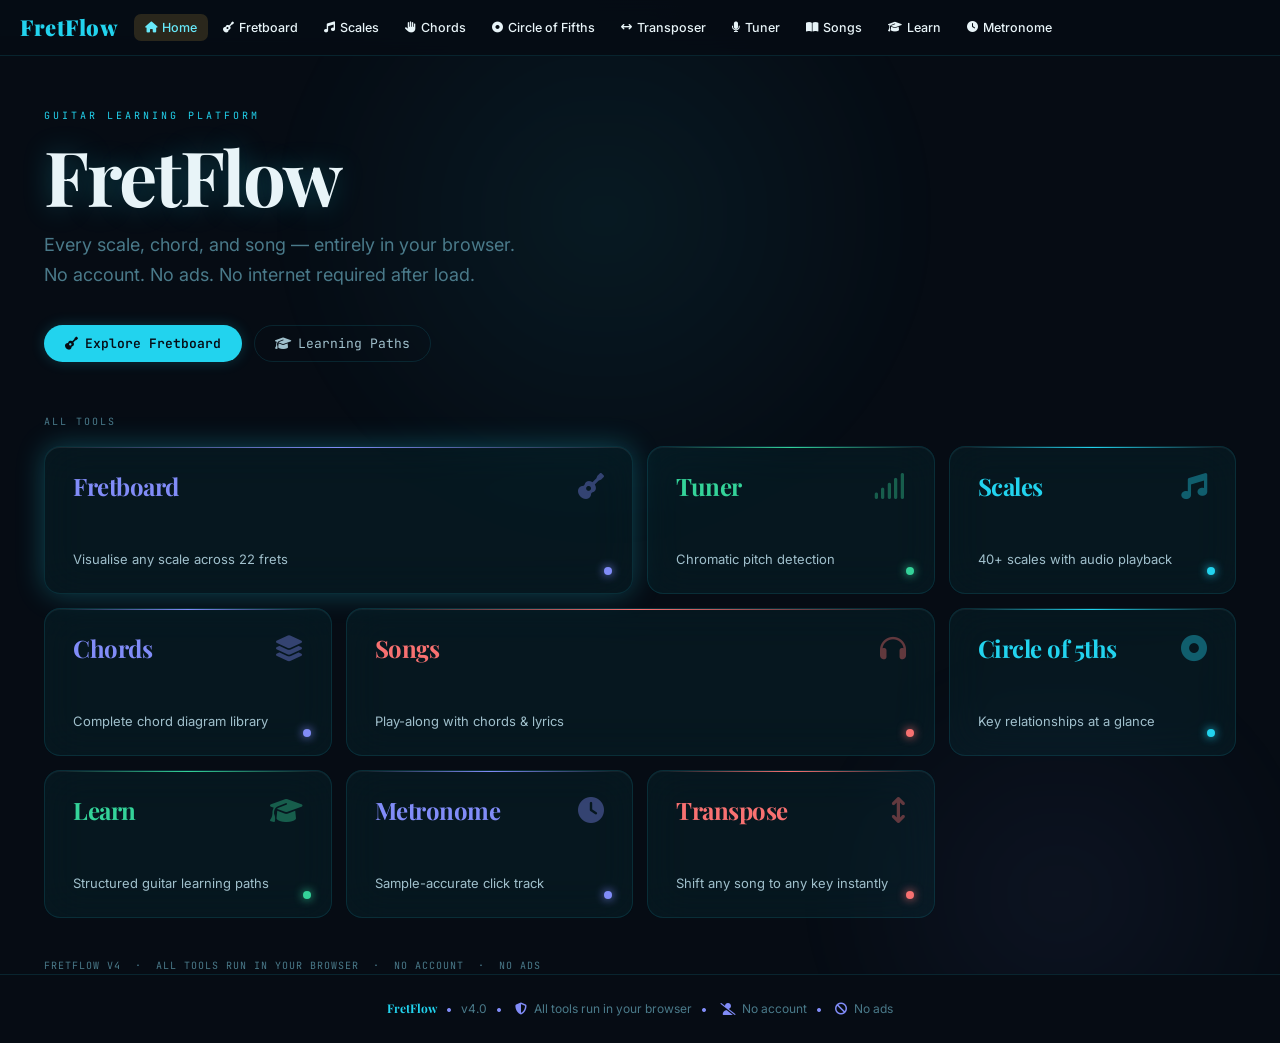
==== commit cd79880a: "Split single-file app into multi-file structure Break fretflow.html into index.html + css/*.css + js" ====
--- a/index.html
+++ b/index.html
@@ -3,1137 +3,601 @@
 <head>
 <meta charset="UTF-8">
 <meta name="viewport" content="width=device-width, initial-scale=1.0">
-<title>GuitarHub — Learn, Play, Explore</title>
-<link href="https://fonts.googleapis.com/css2?family=Bebas+Neue&family=DM+Sans:wght@300;400;500&family=DM+Mono:wght@400;500&display=swap" rel="stylesheet">
-<style>
-*{box-sizing:border-box;margin:0;padding:0}
-:root{
-  --bg:#0a0a0f;--bg2:#12121a;--bg3:#1a1a26;--bg4:#22223a;
-  --accent:#f5c842;--accent2:#e07b3f;--accent3:#5b8fff;
-  --text:#e8e6f0;--text2:#9997b0;--text3:#5a5870;
-  --border:#2a2840;--border2:#3a3860;
-  --r:8px;
-  --font-display:'Bebas Neue',cursive;
-  --font-body:'DM Sans',sans-serif;
-  --font-mono:'DM Mono',monospace;
-}
-html{scroll-behavior:smooth}
-body{background:var(--bg);color:var(--text);font-family:var(--font-body);font-size:14px;min-height:100vh;overflow-x:hidden}
-h1,h2,h3,h4{font-family:var(--font-display);letter-spacing:1px;color:var(--text)}
-
-/* NAV */
-#app-nav{position:sticky;top:0;z-index:100;background:rgba(10,10,15,0.95);backdrop-filter:blur(12px);border-bottom:1px solid var(--border);padding:0 16px;display:flex;align-items:center;gap:2px;height:52px;overflow-x:auto}
-.nav-logo{font-family:var(--font-display);font-size:22px;color:var(--accent);margin-right:12px;white-space:nowrap;letter-spacing:2px;flex-shrink:0}
-.nav-logo span{color:var(--text2)}
-.nav-btn{background:none;border:none;color:var(--text2);font-family:var(--font-body);font-size:13px;padding:6px 10px;border-radius:20px;cursor:pointer;transition:all .2s;white-space:nowrap;flex-shrink:0}
-.nav-btn:hover{color:var(--text);background:var(--bg3)}
-.nav-btn.active{color:var(--accent);background:rgba(245,200,66,0.1)}
-
-/* SECTIONS */
-.section{display:none;padding:24px 16px;max-width:960px;margin:0 auto;animation:fadeIn .3s ease}
-.section.active{display:block}
-@keyframes fadeIn{from{opacity:0;transform:translateY(6px)}to{opacity:1;transform:translateY(0)}}
-
-/* HERO */
-#home-section{max-width:100%;padding:0}
-.hero{background:linear-gradient(135deg,#0a0a0f 0%,#0f0f20 50%,#150f1a 100%);padding:56px 20px 36px;text-align:center;border-bottom:1px solid var(--border);position:relative;overflow:hidden}
-.hero::before{content:'';position:absolute;inset:0;background:radial-gradient(ellipse at 50% 0%,rgba(245,200,66,0.06) 0%,transparent 70%)}
-.hero h1{font-size:clamp(56px,12vw,110px);line-height:.88;letter-spacing:4px;margin-bottom:14px;position:relative}
-.hero h1 .line1{color:var(--accent);display:block}
-.hero h1 .line2{color:var(--text);display:block}
-.hero p{color:var(--text2);font-size:15px;max-width:440px;margin:0 auto 24px;line-height:1.6}
-.hero-cta{display:flex;gap:10px;justify-content:center;flex-wrap:wrap}
-.btn-primary{background:var(--accent);color:#0a0a0f;border:none;padding:10px 20px;border-radius:var(--r);font-weight:500;cursor:pointer;font-family:var(--font-body);font-size:14px;transition:all .2s}
-.btn-primary:hover{background:#ffd84a;transform:translateY(-1px)}
-.btn-secondary{background:none;color:var(--text);border:1px solid var(--border2);padding:10px 20px;border-radius:var(--r);cursor:pointer;font-family:var(--font-body);font-size:14px;transition:all .2s}
-.btn-secondary:hover{border-color:var(--accent);color:var(--accent)}
-.tools-grid{display:grid;grid-template-columns:repeat(auto-fill,minmax(130px,1fr));gap:10px;padding:20px 16px;max-width:960px;margin:0 auto}
-.tool-card{background:var(--bg2);border:1px solid var(--border);border-radius:var(--r);padding:14px;cursor:pointer;transition:all .2s;text-align:center}
-.tool-card:hover{border-color:var(--accent);background:var(--bg3);transform:translateY(-2px)}
-.tool-card .tc-icon{font-size:26px;margin-bottom:7px}
-.tool-card .tc-title{font-family:var(--font-display);font-size:15px;letter-spacing:1px;color:var(--text);margin-bottom:3px}
-.tool-card .tc-desc{color:var(--text3);font-size:10px;line-height:1.4}
-
-/* COMMON */
-select,input[type=text],textarea{background:var(--bg3);border:1px solid var(--border2);color:var(--text);padding:7px 10px;border-radius:var(--r);font-family:var(--font-body);font-size:13px;cursor:pointer;outline:none}
-select:focus,input[type=text]:focus,textarea:focus{border-color:var(--accent)}
-.panel{background:var(--bg2);border:1px solid var(--border);border-radius:var(--r);padding:16px}
-.panel h3{font-family:var(--font-display);font-size:18px;margin-bottom:10px;color:var(--text2)}
-.section-header{display:flex;justify-content:space-between;align-items:center;margin-bottom:14px}
-.section-header h2{font-size:clamp(22px,5vw,34px)}
-.section-sub{font-size:13px;color:var(--text2);margin-bottom:14px}
-.divider{border:none;border-top:1px solid var(--border);margin:16px 0}
-
-/* FRETBOARD */
-.fretboard-controls{display:flex;gap:10px;flex-wrap:wrap;margin-bottom:14px;align-items:flex-end}
-.fb-wrap{overflow-x:auto;border-radius:var(--r);background:var(--bg2);border:1px solid var(--border);padding:14px}
-#fretboard-svg{display:block;min-width:700px;width:100%;height:210px}
-.view-toggle{display:flex;gap:4px}
-.vt-btn{background:var(--bg3);border:1px solid var(--border);color:var(--text2);padding:5px 12px;border-radius:20px;cursor:pointer;font-size:12px;transition:all .2s}
-.vt-btn.active{background:var(--accent);color:#0a0a0f;border-color:var(--accent)}
-.legend{display:flex;gap:14px;margin-top:10px;flex-wrap:wrap}
-.legend-item{display:flex;align-items:center;gap:6px;font-size:11px;color:var(--text2)}
-.legend-dot{width:10px;height:10px;border-radius:50%;flex-shrink:0}
-.ctrl-group label{font-size:10px;color:var(--text3);display:block;margin-bottom:4px;text-transform:uppercase;letter-spacing:.5px}
-
-/* CHORD TRANSPOSER */
-.transpose-layout{display:grid;grid-template-columns:1fr 1fr;gap:14px}
-@media(max-width:600px){.transpose-layout{grid-template-columns:1fr}}
-textarea{width:100%;min-height:190px;resize:vertical;font-family:var(--font-mono);font-size:13px;line-height:1.8}
-.key-row{display:flex;gap:8px;align-items:center;margin-bottom:12px;flex-wrap:wrap}
-.key-row label{color:var(--text2);font-size:12px}
-.semitone-btns{display:flex;gap:5px}
-.st-btn{background:var(--bg3);border:1px solid var(--border2);color:var(--text);padding:5px 10px;border-radius:var(--r);cursor:pointer;font-size:13px;transition:all .2s}
-.st-btn:hover{border-color:var(--accent);color:var(--accent)}
-.chord-highlighted{color:var(--accent);font-weight:500}
-.detected-key{background:rgba(245,200,66,0.08);border:1px solid rgba(245,200,66,0.25);border-radius:var(--r);padding:6px 10px;font-size:12px;color:var(--accent);margin-bottom:10px}
-
-/* TUNER */
-.tuner-center{text-align:center;padding:16px 0}
-.tuner-note{font-family:var(--font-display);font-size:72px;color:var(--accent);line-height:1;margin-bottom:2px;transition:color .3s}
-.tuner-cents{font-family:var(--font-mono);font-size:16px;color:var(--text2);margin-bottom:20px}
-.tuner-meter{width:280px;margin:0 auto 20px}
-#tuner-canvas{width:280px;height:140px;display:block}
-.tuner-string-row{display:flex;gap:6px;justify-content:center;flex-wrap:wrap;margin-bottom:16px}
-.ts-btn{background:var(--bg3);border:1px solid var(--border);color:var(--text2);padding:7px 12px;border-radius:var(--r);cursor:pointer;font-size:13px;font-family:var(--font-mono);transition:all .2s}
-.ts-btn.active{background:var(--accent);color:#0a0a0f;border-color:var(--accent)}
-.tuner-status{font-size:13px;color:var(--text2);margin-bottom:10px;height:18px}
-.tuner-start-btn{background:var(--accent);color:#0a0a0f;border:none;padding:11px 26px;border-radius:var(--r);cursor:pointer;font-size:14px;font-weight:500;font-family:var(--font-body);transition:all .2s;margin-bottom:14px}
-.tuner-start-btn:hover{background:#ffd84a}
-.in-tune{color:#4caf50 !important}
-.slightly-off{color:var(--accent) !important}
-.out-of-tune{color:#e07b3f !important}
-
-/* SCALES */
-.scales-filter{display:flex;gap:10px;flex-wrap:wrap;margin-bottom:14px}
-.scale-cards{display:grid;grid-template-columns:repeat(auto-fill,minmax(190px,1fr));gap:10px;margin-bottom:18px}
-.scale-card{background:var(--bg2);border:1px solid var(--border);border-radius:var(--r);padding:13px;cursor:pointer;transition:all .2s}
-.scale-card:hover{border-color:var(--accent);background:var(--bg3)}
-.scale-card .sc-name{font-family:var(--font-display);font-size:17px;margin-bottom:4px}
-.scale-card .sc-genre{font-size:10px;color:var(--accent);background:rgba(245,200,66,0.1);display:inline-block;padding:2px 7px;border-radius:20px;margin-bottom:5px}
-.scale-card .sc-notes{font-family:var(--font-mono);font-size:11px;color:var(--text2)}
-.scale-detail{background:var(--bg2);border:1px solid var(--border);border-radius:var(--r);padding:16px}
-
-/* CHORD EXPLORER */
-.chord-search-row{display:flex;gap:10px;margin-bottom:14px;flex-wrap:wrap}
-.chord-search-row input{flex:1;min-width:160px}
-.chord-grid{display:grid;grid-template-columns:repeat(auto-fill,minmax(125px,1fr));gap:10px}
-.chord-diagram{background:var(--bg2);border:1px solid var(--border);border-radius:var(--r);padding:11px;text-align:center;cursor:pointer;transition:all .2s}
-.chord-diagram:hover{border-color:var(--accent);transform:translateY(-2px)}
-.chord-diagram .cd-name{font-family:var(--font-display);font-size:19px;margin-bottom:5px;color:var(--accent)}
-.chord-diagram svg{display:block;margin:0 auto}
-.chord-diagram .cd-fingers{font-size:10px;color:var(--text3);margin-top:5px;font-family:var(--font-mono)}
-
-/* TUTORIALS */
-.tut-path{display:flex;gap:4px;margin-bottom:14px;flex-wrap:wrap}
-.tut-path-btn{background:var(--bg3);border:1px solid var(--border);color:var(--text2);padding:5px 14px;border-radius:20px;cursor:pointer;font-size:12px;transition:all .2s}
-.tut-path-btn.active{background:rgba(245,200,66,0.12);border-color:var(--accent);color:var(--accent)}
-.lesson-list{display:flex;flex-direction:column;gap:8px}
-.lesson-item{background:var(--bg2);border:1px solid var(--border);border-radius:var(--r);padding:13px;display:flex;align-items:center;gap:12px;cursor:pointer;transition:all .2s}
-.lesson-item:hover{border-color:var(--accent2);background:var(--bg3)}
-.lesson-item.completed{border-color:rgba(76,175,80,0.35);background:rgba(76,175,80,0.04)}
-.li-num{width:30px;height:30px;border-radius:50%;background:var(--bg4);display:flex;align-items:center;justify-content:center;font-family:var(--font-mono);font-size:12px;color:var(--text2);flex-shrink:0}
-.lesson-item.completed .li-num{background:rgba(76,175,80,0.18);color:#4caf50}
-.li-title{font-weight:500;font-size:14px;margin-bottom:2px}
-.li-meta{font-size:11px;color:var(--text2)}
-.li-badge{margin-left:auto;font-size:10px;padding:2px 8px;border-radius:20px;background:var(--bg4);color:var(--text3);white-space:nowrap;flex-shrink:0}
-.progress-bar-wrap{background:var(--bg3);border-radius:20px;height:5px;margin-bottom:14px;overflow:hidden}
-.progress-bar{height:100%;border-radius:20px;background:linear-gradient(90deg,var(--accent),var(--accent2));transition:width .5s ease}
-
-/* SONGS */
-.song-grid{display:grid;grid-template-columns:repeat(auto-fill,minmax(220px,1fr));gap:10px;margin-bottom:18px}
-.song-card{background:var(--bg2);border:1px solid var(--border);border-radius:var(--r);padding:13px;cursor:pointer;transition:all .2s;position:relative;overflow:hidden}
-.song-card::before{content:'';position:absolute;top:0;left:0;width:3px;height:100%;background:var(--accent)}
-.song-card.flamenco::before{background:var(--accent2)}
-.song-card.blues::before{background:#5b8fff}
-.song-card:hover{border-color:var(--accent);background:var(--bg3)}
-.song-card .sk-title{font-weight:500;font-size:14px;margin-bottom:2px;padding-left:2px}
-.song-card .sk-artist{font-size:11px;color:var(--text2);margin-bottom:7px;padding-left:2px}
-.song-card .sk-chords{font-family:var(--font-mono);font-size:11px;color:var(--accent);background:rgba(245,200,66,0.07);padding:3px 7px;border-radius:4px;margin-bottom:7px;white-space:nowrap;overflow:hidden;text-overflow:ellipsis}
-.song-card .sk-meta{display:flex;gap:6px;font-size:10px;color:var(--text3);align-items:center;flex-wrap:wrap}
-.diff-badge{padding:2px 6px;border-radius:20px;font-size:10px}
-.diff-easy{background:rgba(76,175,80,0.13);color:#4caf50}
-.diff-medium{background:rgba(245,200,66,0.13);color:var(--accent)}
-.genre-filter-row{display:flex;gap:6px;flex-wrap:wrap;margin-bottom:14px}
-.gf-btn{background:var(--bg3);border:1px solid var(--border);color:var(--text2);padding:5px 12px;border-radius:20px;cursor:pointer;font-size:12px;transition:all .2s}
-.gf-btn:hover,.gf-btn.active{border-color:var(--accent);color:var(--accent);background:rgba(245,200,66,0.07)}
-
-/* PLAY ALONG */
-.play-along{background:var(--bg2);border:1px solid var(--border);border-radius:var(--r);padding:16px;display:none;margin-top:4px}
-.play-along.open{display:block}
-.pa-header{display:flex;justify-content:space-between;align-items:center;margin-bottom:12px}
-.pa-title{font-family:var(--font-display);font-size:22px}
-.chord-lyric-line{margin-bottom:12px}
-.chord-row{font-family:var(--font-mono);font-size:16px;color:var(--accent);margin-bottom:1px;letter-spacing:1px}
-.lyric-row{font-size:13px;color:var(--text2);line-height:1.6}
-.strumming-pattern{font-family:var(--font-mono);font-size:15px;color:var(--accent2);letter-spacing:4px}
-
-/* FLAMENCO */
-.flam-grid{display:grid;grid-template-columns:repeat(auto-fill,minmax(190px,1fr));gap:10px;margin-bottom:18px}
-.flam-card{background:var(--bg2);border:1px solid var(--border);border-radius:var(--r);padding:13px;border-left:3px solid var(--accent2)}
-.flam-card h3{font-family:var(--font-display);font-size:17px;margin-bottom:5px;color:var(--accent2)}
-.flam-card p{font-size:11px;color:var(--text2);line-height:1.5;margin-bottom:7px}
-.compas-row{display:flex;gap:3px;flex-wrap:wrap;margin-top:6px}
-.compas-beat{width:20px;height:20px;border-radius:4px;display:flex;align-items:center;justify-content:center;font-size:9px;font-family:var(--font-mono);font-weight:500}
-.compas-beat.strong{background:var(--accent2);color:#0a0a0f}
-.compas-beat.normal{background:var(--bg4);color:var(--text3)}
-
-/* METRONOME MODAL */
-#metronome-overlay{display:none;position:fixed;inset:0;background:rgba(0,0,0,0.82);z-index:200;align-items:center;justify-content:center}
-.metro-modal{background:var(--bg2);border:1px solid var(--border2);border-radius:12px;padding:24px;min-width:290px;max-width:340px;width:90%}
-.metro-bpm{font-family:var(--font-display);font-size:72px;color:var(--accent);line-height:1;text-align:center}
-.metro-label{font-size:12px;color:var(--text2);text-align:center;margin-bottom:18px}
-.metro-beat-row{display:flex;gap:7px;justify-content:center;margin-bottom:18px}
-.beat-dot{width:14px;height:14px;border-radius:50%;background:var(--bg4);border:1px solid var(--border2);transition:all .12s}
-.beat-dot.active{background:var(--accent)}
-.metro-controls{display:flex;gap:8px;align-items:center;justify-content:center;flex-wrap:wrap}
-input[type=range]{-webkit-appearance:none;width:100%;height:4px;background:var(--border2);border-radius:2px;outline:none;margin:12px 0}
-input[type=range]::-webkit-slider-thumb{-webkit-appearance:none;width:16px;height:16px;border-radius:50%;background:var(--accent);cursor:pointer}
-
-footer{background:var(--bg2);border-top:1px solid var(--border);padding:18px;text-align:center;font-size:12px;color:var(--text3);margin-top:32px}
-</style>
+<title>FretFlow — Guitar Learning Platform</title>
+<link rel="preconnect" href="https://fonts.googleapis.com">
+<link rel="preconnect" href="https://fonts.gstatic.com" crossorigin>
+<link href="https://fonts.googleapis.com/css2?family=Playfair+Display:wght@400;700;900&family=Inter:wght@300;400;500;600&family=JetBrains+Mono:wght@400;500&display=swap" rel="stylesheet">
+<link rel="stylesheet" href="https://cdnjs.cloudflare.com/ajax/libs/font-awesome/6.5.1/css/all.min.css">
+<link rel="stylesheet" href="css/tokens.css">
+<link rel="stylesheet" href="css/layout.css">
+<link rel="stylesheet" href="css/home.css">
+<link rel="stylesheet" href="css/fretboard.css">
+<link rel="stylesheet" href="css/scales.css">
+<link rel="stylesheet" href="css/chords.css">
+<link rel="stylesheet" href="css/circle-of-fifths.css">
+<link rel="stylesheet" href="css/transposer.css">
+<link rel="stylesheet" href="css/tuner.css">
+<link rel="stylesheet" href="css/songs.css">
+<link rel="stylesheet" href="css/learning-paths.css">
+<link rel="stylesheet" href="css/metronome.css">
 </head>
 <body>
 
-<nav id="app-nav">
-  <span class="nav-logo">GUITAR<span>HUB</span></span>
-  <button class="nav-btn active" onclick="showSection('home')">Home</button>
-  <button class="nav-btn" onclick="showSection('fretboard')">Fretboard</button>
-  <button class="nav-btn" onclick="showSection('scales')">Scales</button>
-  <button class="nav-btn" onclick="showSection('chords')">Chords</button>
-  <button class="nav-btn" onclick="showSection('transposer')">Transposer</button>
-  <button class="nav-btn" onclick="showSection('tuner')">Tuner</button>
-  <button class="nav-btn" onclick="showSection('songs')">Songs</button>
-  <button class="nav-btn" onclick="showSection('tutorials')">Learn</button>
-  <button class="nav-btn" onclick="showMetronome()">Metronome</button>
+<!-- ═══ NAV ═══════════════════════════════════════════════════════════════ -->
+<nav>
+  <div class="nav-logo">FretFlow</div>
+  <button class="nav-btn active" onclick="go('home')"><i class="fa-solid fa-house"></i> Home</button>
+  <button class="nav-btn" onclick="go('fretboard')"><i class="fa-solid fa-guitar"></i> Fretboard</button>
+  <button class="nav-btn" onclick="go('scales')"><i class="fa-solid fa-music"></i> Scales</button>
+  <button class="nav-btn" onclick="go('chords')"><i class="fa-solid fa-hand"></i> Chords</button>
+  <button class="nav-btn" onclick="go('cof')"><i class="fa-solid fa-circle-dot"></i> Circle of Fifths</button>
+  <button class="nav-btn" onclick="go('transposer')"><i class="fa-solid fa-arrows-left-right"></i> Transposer</button>
+  <button class="nav-btn" onclick="go('tuner')"><i class="fa-solid fa-microphone"></i> Tuner</button>
+  <button class="nav-btn" onclick="go('songs')"><i class="fa-solid fa-book-open"></i> Songs</button>
+  <button class="nav-btn" onclick="go('learn')"><i class="fa-solid fa-graduation-cap"></i> Learn</button>
+  <button class="nav-btn" onclick="openMetronome()"><i class="fa-solid fa-clock"></i> Metronome</button>
 </nav>
 
-<!-- HOME -->
-<div id="home-section" class="section active">
-  <div class="hero">
-    <h1><span class="line1">GUITAR</span><span class="line2">HUB</span></h1>
-    <p>Your all-in-one toolkit — fretboard explorer, chord transposer, tuner, scales, songs, and lessons. Everything a guitarist needs.</p>
-    <div class="hero-cta">
-      <button class="btn-primary" onclick="showSection('tuner')">Tune Your Guitar</button>
-      <button class="btn-secondary" onclick="showSection('fretboard')">Explore Fretboard</button>
-    </div>
-  </div>
-  <div class="tools-grid">
-    <div class="tool-card" onclick="showSection('fretboard')"><div class="tc-icon">🎸</div><div class="tc-title">Fretboard</div><div class="tc-desc">Interactive scale & note explorer</div></div>
-    <div class="tool-card" onclick="showSection('scales')"><div class="tc-icon">🎼</div><div class="tc-title">Scales</div><div class="tc-desc">Major, minor, modes & more</div></div>
-    <div class="tool-card" onclick="showSection('chords')"><div class="tc-icon">🔎</div><div class="tc-title">Chords</div><div class="tc-desc">Diagrams & fingerings</div></div>
-    <div class="tool-card" onclick="showSection('transposer')"><div class="tc-icon">🔁</div><div class="tc-title">Transposer</div><div class="tc-desc">Shift chords to any key</div></div>
-    <div class="tool-card" onclick="showSection('tuner')"><div class="tc-icon">🎯</div><div class="tc-title">Tuner</div><div class="tc-desc">Real-time pitch detection</div></div>
-    <div class="tool-card" onclick="showSection('songs')"><div class="tc-icon">🎵</div><div class="tc-title">Songs</div><div class="tc-desc">Acoustic, Rock, Flamenco, Blues</div></div>
-    <div class="tool-card" onclick="showSection('tutorials')"><div class="tc-icon">📚</div><div class="tc-title">Learn</div><div class="tc-desc">Structured learning paths</div></div>
-    <div class="tool-card" onclick="showMetronome()"><div class="tc-icon">🥁</div><div class="tc-title">Metronome</div><div class="tc-desc">Keep your timing sharp</div></div>
+<!-- ═══ SECTION 1: HOME (Arctic glass redesign) ════════════════════════════ -->
+<section id="home" class="active">
+
+  <!-- Aurora ambience -->
+  <div class="aurora aurora-1"></div>
+  <div class="aurora aurora-2"></div>
+
+  <!-- Hero -->
+  <div class="hero-arctic">
+    <div class="hero-eyebrow">Guitar Learning Platform</div>
+    <h1>FretFlow</h1>
+    <p class="lead">Every scale, chord, and song — entirely in your browser.<br>No account. No ads. No internet required after load.</p>
+    <div class="cta-row">
+      <button class="btn-arctic-accent" onclick="go('fretboard')">
+        <i class="fa-solid fa-guitar"></i> Explore Fretboard
+      </button>
+      <button class="btn-arctic-ghost" onclick="go('learn')">
+        <i class="fa-solid fa-graduation-cap"></i> Learning Paths
+      </button>
+    </div>
+  </div>
+
+  <!-- Bento grid -->
+  <div class="bento-wrap">
+    <div class="bento-label">All Tools</div>
+    <div class="bento-grid">
+
+      <!-- Row 1: Fretboard (span 2) + Tuner + Scales -->
+      <div class="bento-card glow" data-span="2" style="grid-column:span 2;" onclick="go('fretboard')">
+        <div class="bento-top-line" style="background:linear-gradient(90deg,transparent,#818cf8,transparent);"></div>
+        <div class="bento-head">
+          <div class="bento-name" style="color:#818cf8;">Fretboard</div>
+          <i class="fa-solid fa-guitar bento-icon" style="color:rgba(129,140,248,0.4);"></i>
+        </div>
+        <div class="bento-desc">Visualise any scale across 22 frets</div>
+        <div class="bento-dot" style="background:#818cf8; box-shadow:0 0 10px #818cf8;"></div>
+      </div>
+
+      <div class="bento-card" onclick="go('tuner')">
+        <div class="bento-top-line" style="background:linear-gradient(90deg,transparent,#34d399,transparent);"></div>
+        <div class="bento-head">
+          <div class="bento-name" style="color:#34d399;">Tuner</div>
+          <i class="fa-solid fa-signal bento-icon" style="color:rgba(52,211,153,0.4);"></i>
+        </div>
+        <div class="bento-desc">Chromatic pitch detection</div>
+        <div class="bento-dot" style="background:#34d399; box-shadow:0 0 10px #34d399;"></div>
+      </div>
+
+      <div class="bento-card" onclick="go('scales')">
+        <div class="bento-top-line" style="background:linear-gradient(90deg,transparent,#22d3ee,transparent);"></div>
+        <div class="bento-head">
+          <div class="bento-name" style="color:#22d3ee;">Scales</div>
+          <i class="fa-solid fa-music bento-icon" style="color:rgba(34,211,238,0.4);"></i>
+        </div>
+        <div class="bento-desc">40+ scales with audio playback</div>
+        <div class="bento-dot" style="background:#22d3ee; box-shadow:0 0 10px #22d3ee;"></div>
+      </div>
+
+      <!-- Row 2: Chords + Songs (span 2) + Circle -->
+      <div class="bento-card" onclick="go('chords')">
+        <div class="bento-top-line" style="background:linear-gradient(90deg,transparent,#818cf8,transparent);"></div>
+        <div class="bento-head">
+          <div class="bento-name" style="color:#818cf8;">Chords</div>
+          <i class="fa-solid fa-layer-group bento-icon" style="color:rgba(129,140,248,0.4);"></i>
+        </div>
+        <div class="bento-desc">Complete chord diagram library</div>
+        <div class="bento-dot" style="background:#818cf8; box-shadow:0 0 10px #818cf8;"></div>
+      </div>
+
+      <div class="bento-card" data-span="2" style="grid-column:span 2;" onclick="go('songs')">
+        <div class="bento-top-line" style="background:linear-gradient(90deg,transparent,#f87171,transparent);"></div>
+        <div class="bento-head">
+          <div class="bento-name" style="color:#f87171;">Songs</div>
+          <i class="fa-solid fa-headphones bento-icon" style="color:rgba(248,113,113,0.4);"></i>
+        </div>
+        <div class="bento-desc">Play-along with chords &amp; lyrics</div>
+        <div class="bento-dot" style="background:#f87171; box-shadow:0 0 10px #f87171;"></div>
+      </div>
+
+      <div class="bento-card" onclick="go('cof')">
+        <div class="bento-top-line" style="background:linear-gradient(90deg,transparent,#22d3ee,transparent);"></div>
+        <div class="bento-head">
+          <div class="bento-name" style="color:#22d3ee;">Circle of 5ths</div>
+          <i class="fa-solid fa-circle-dot bento-icon" style="color:rgba(34,211,238,0.4);"></i>
+        </div>
+        <div class="bento-desc">Key relationships at a glance</div>
+        <div class="bento-dot" style="background:#22d3ee; box-shadow:0 0 10px #22d3ee;"></div>
+      </div>
+
+      <!-- Row 3: Learn + Metronome + Transposer -->
+      <div class="bento-card" onclick="go('learn')">
+        <div class="bento-top-line" style="background:linear-gradient(90deg,transparent,#34d399,transparent);"></div>
+        <div class="bento-head">
+          <div class="bento-name" style="color:#34d399;">Learn</div>
+          <i class="fa-solid fa-graduation-cap bento-icon" style="color:rgba(52,211,153,0.4);"></i>
+        </div>
+        <div class="bento-desc">Structured guitar learning paths</div>
+        <div class="bento-dot" style="background:#34d399; box-shadow:0 0 10px #34d399;"></div>
+      </div>
+
+      <div class="bento-card" onclick="openMetronome()">
+        <div class="bento-top-line" style="background:linear-gradient(90deg,transparent,#818cf8,transparent);"></div>
+        <div class="bento-head">
+          <div class="bento-name" style="color:#818cf8;">Metronome</div>
+          <i class="fa-solid fa-clock bento-icon" style="color:rgba(129,140,248,0.4);"></i>
+        </div>
+        <div class="bento-desc">Sample-accurate click track</div>
+        <div class="bento-dot" style="background:#818cf8; box-shadow:0 0 10px #818cf8;"></div>
+      </div>
+
+      <div class="bento-card" onclick="go('transposer')">
+        <div class="bento-top-line" style="background:linear-gradient(90deg,transparent,#f87171,transparent);"></div>
+        <div class="bento-head">
+          <div class="bento-name" style="color:#f87171;">Transpose</div>
+          <i class="fa-solid fa-arrows-up-down bento-icon" style="color:rgba(248,113,113,0.4);"></i>
+        </div>
+        <div class="bento-desc">Shift any song to any key instantly</div>
+        <div class="bento-dot" style="background:#f87171; box-shadow:0 0 10px #f87171;"></div>
+      </div>
+
+    </div>
+  </div>
+
+  <!-- Footer line -->
+  <div class="home-footer">
+    FretFlow v4 &nbsp;·&nbsp; All tools run in your browser &nbsp;·&nbsp; No account &nbsp;·&nbsp; No ads
+  </div>
+
+</section>
+
+<!-- ═══ SECTION 2: FRETBOARD ═══════════════════════════════════════════════ -->
+<section id="fretboard">
+  <div class="container" style="max-width:1200px;">
+
+    <div class="fb-header">
+      <h2><i class="fa-solid fa-guitar" style="color:var(--gold);font-size:22px;margin-right:8px;"></i>Fretboard Explorer</h2>
+    </div>
+
+    <!-- Controls -->
+    <div class="fb-controls">
+      <div class="ctrl-group">
+        <label>Root Note</label>
+        <select id="fb-root" class="ctrl-select" onchange="renderFretboard()">
+          <option value="0">C</option>
+          <option value="1">C# / Db</option>
+          <option value="2">D</option>
+          <option value="3">D# / Eb</option>
+          <option value="4">E</option>
+          <option value="5">F</option>
+          <option value="6">F# / Gb</option>
+          <option value="7">G</option>
+          <option value="8">G# / Ab</option>
+          <option value="9">A</option>
+          <option value="10">A# / Bb</option>
+          <option value="11">B</option>
+        </select>
+      </div>
+
+      <div class="ctrl-group" style="flex:1;min-width:200px;">
+        <label>Scale Type</label>
+        <select id="fb-scale" class="ctrl-select" onchange="renderFretboard()" style="width:100%;">
+          <optgroup label="Diatonic / Major Modes">
+            <option value="major">Major (Ionian)</option>
+            <option value="dorian">Dorian</option>
+            <option value="phrygian">Phrygian</option>
+            <option value="lydian">Lydian</option>
+            <option value="mixolydian">Mixolydian</option>
+            <option value="aeolian">Natural Minor (Aeolian)</option>
+            <option value="locrian">Locrian</option>
+          </optgroup>
+          <optgroup label="Pentatonic">
+            <option value="pent_maj">Pentatonic Major</option>
+            <option value="pent_min">Pentatonic Minor</option>
+          </optgroup>
+          <optgroup label="Blues">
+            <option value="blues">Blues Scale</option>
+            <option value="blues_maj">Blues Major</option>
+          </optgroup>
+          <optgroup label="Harmonic / Melodic">
+            <option value="harm_min">Harmonic Minor</option>
+            <option value="mel_min">Melodic Minor</option>
+            <option value="harm_maj">Harmonic Major</option>
+          </optgroup>
+          <optgroup label="Exotic / World">
+            <option value="phryg_dom">Phrygian Dominant</option>
+            <option value="byzantine">Double Harmonic (Byzantine)</option>
+            <option value="hijaz">Arabic / Hijaz</option>
+            <option value="hung_min">Hungarian Minor</option>
+            <option value="neap_min">Neapolitan Minor</option>
+            <option value="romanian">Romanian Minor</option>
+            <option value="enigmatic">Enigmatic</option>
+            <option value="persian">Persian</option>
+          </optgroup>
+          <optgroup label="Symmetric">
+            <option value="whole_tone">Whole Tone</option>
+            <option value="dim_wh">Diminished (W-H)</option>
+            <option value="dim_hw">Diminished (H-W)</option>
+            <option value="augmented">Augmented</option>
+            <option value="prometheus">Prometheus</option>
+          </optgroup>
+          <optgroup label="Bebop / Jazz">
+            <option value="bebop_dom">Bebop Dominant</option>
+            <option value="bebop_maj">Bebop Major</option>
+            <option value="bebop_min">Bebop Minor</option>
+            <option value="jazz_mel">Jazz Melodic Minor</option>
+          </optgroup>
+          <optgroup label="Japanese">
+            <option value="yo">Yo</option>
+            <option value="in_scale">In</option>
+            <option value="hirajoshi">Hirajoshi</option>
+            <option value="iwato">Iwato</option>
+            <option value="insen">Insen</option>
+          </optgroup>
+          <optgroup label="Other">
+            <option value="octatonic">Octatonic</option>
+          </optgroup>
+        </select>
+      </div>
+
+      <div class="ctrl-group">
+        <label>View Mode</label>
+        <div class="view-toggle">
+          <button id="vm-notes"     class="toggle-btn active" onclick="setFbView('notes')">Notes</button>
+          <button id="vm-intervals" class="toggle-btn"        onclick="setFbView('intervals')">Intervals</button>
+          <button id="vm-dots"      class="toggle-btn"        onclick="setFbView('dots')">Dots</button>
+        </div>
+      </div>
+
+      <div class="ctrl-group">
+        <label>Frets</label>
+        <select id="fb-frets" class="ctrl-select" onchange="renderFretboard()">
+          <option value="12">12</option>
+          <option value="15">15</option>
+          <option value="17">17</option>
+          <option value="22" selected>22</option>
+          <option value="24">24</option>
+        </select>
+      </div>
+    </div>
+
+    <!-- Fretboard SVG (scrollable) -->
+    <div class="fb-scroll-wrap">
+      <div id="fb-container"></div>
+    </div>
+
+    <!-- Legend -->
+    <div class="fb-legend">
+      <div class="legend-item">
+        <div class="legend-dot root"></div>
+        Root Note
+      </div>
+      <div class="legend-item">
+        <div class="legend-dot scale-note"></div>
+        Scale Note
+      </div>
+      <div class="legend-item" style="margin-left:8px; color:var(--text-light); font-size:11px;">
+        <i class="fa-solid fa-hand-pointer" style="color:var(--gold-bright);"></i>
+        &nbsp;Click any note to hear it
+      </div>
+    </div>
+
+  </div>
+</section>
+
+<!-- ═══ SECTION 3: SCALES LIBRARY ════════════════════════════════════════ -->
+<section id="scales">
+  <div class="container" style="max-width:1200px;">
+
+    <div class="fb-header">
+      <h2><i class="fa-solid fa-music" style="color:var(--gold);font-size:22px;margin-right:8px;"></i>Scales Library</h2>
+    </div>
+
+    <!-- Filters -->
+    <div class="scales-filters">
+      <div class="filter-row">
+        <span class="filter-label">Genre</span>
+        <div id="sf-genre" style="display:flex;gap:6px;flex-wrap:wrap;">
+          <button class="filter-pill active" data-val="All" onclick="setScaleFilter('genre','All')">All</button>
+          <button class="filter-pill" data-val="Rock"      onclick="setScaleFilter('genre','Rock')">Rock</button>
+          <button class="filter-pill" data-val="Blues"     onclick="setScaleFilter('genre','Blues')">Blues</button>
+          <button class="filter-pill" data-val="Jazz"      onclick="setScaleFilter('genre','Jazz')">Jazz</button>
+          <button class="filter-pill" data-val="Flamenco"  onclick="setScaleFilter('genre','Flamenco')">Flamenco</button>
+          <button class="filter-pill" data-val="Classical" onclick="setScaleFilter('genre','Classical')">Classical</button>
+          <button class="filter-pill" data-val="Metal"     onclick="setScaleFilter('genre','Metal')">Metal</button>
+          <button class="filter-pill" data-val="World"     onclick="setScaleFilter('genre','World')">World</button>
+        </div>
+      </div>
+      <div class="filter-row">
+        <span class="filter-label">Difficulty</span>
+        <div id="sf-diff" style="display:flex;gap:6px;flex-wrap:wrap;">
+          <button class="filter-pill active" data-val="All"          onclick="setScaleFilter('diff','All')">All</button>
+          <button class="filter-pill" data-val="Beginner"     onclick="setScaleFilter('diff','Beginner')">Beginner</button>
+          <button class="filter-pill" data-val="Intermediate" onclick="setScaleFilter('diff','Intermediate')">Intermediate</button>
+          <button class="filter-pill" data-val="Advanced"     onclick="setScaleFilter('diff','Advanced')">Advanced</button>
+        </div>
+      </div>
+      <div class="filter-row">
+        <span class="filter-label">Type</span>
+        <div id="sf-type" style="display:flex;gap:6px;flex-wrap:wrap;">
+          <button class="filter-pill active" data-val="All"        onclick="setScaleFilter('type','All')">All</button>
+          <button class="filter-pill" data-val="Diatonic"   onclick="setScaleFilter('type','Diatonic')">Diatonic</button>
+          <button class="filter-pill" data-val="Pentatonic" onclick="setScaleFilter('type','Pentatonic')">Pentatonic</button>
+          <button class="filter-pill" data-val="Blues"      onclick="setScaleFilter('type','Blues')">Blues</button>
+          <button class="filter-pill" data-val="Modal"      onclick="setScaleFilter('type','Modal')">Modal</button>
+          <button class="filter-pill" data-val="Exotic"     onclick="setScaleFilter('type','Exotic')">Exotic</button>
+          <button class="filter-pill" data-val="Symmetric"  onclick="setScaleFilter('type','Symmetric')">Symmetric</button>
+          <button class="filter-pill" data-val="Bebop"      onclick="setScaleFilter('type','Bebop')">Bebop</button>
+          <button class="filter-pill" data-val="Japanese"   onclick="setScaleFilter('type','Japanese')">Japanese</button>
+        </div>
+      </div>
+    </div>
+
+    <!-- Scale Cards Grid -->
+    <div class="scales-grid" id="scales-grid"></div>
+
+    <!-- Detail Panel -->
+    <div class="scale-detail" id="scale-detail" style="display:none;"></div>
+
+  </div>
+</section>
+
+<!-- ═══ SECTION 4: CHORD EXPLORER ════════════════════════════════════════ -->
+<section id="chords">
+  <div class="container" style="max-width:1200px;">
+    <div class="fb-header">
+      <h2><i class="fa-solid fa-hand" style="color:var(--gold);font-size:22px;margin-right:8px;"></i>Chord Explorer</h2>
+    </div>
+    <div class="chords-controls">
+      <input id="chord-search" class="chord-search" type="text" placeholder="Search chords… (e.g. Am7, sus4)" oninput="renderChords()">
+    </div>
+    <div class="chord-type-row" id="chord-type-row"></div>
+    <div class="chords-grid" id="chords-grid"></div>
+  </div>
+</section>
+
+<!-- ═══ SECTION 5: CIRCLE OF FIFTHS ═════════════════════════════════════ -->
+<section id="cof">
+  <div class="container" style="max-width:1000px;">
+    <div class="fb-header">
+      <h2><i class="fa-solid fa-circle-dot" style="color:var(--gold);font-size:22px;margin-right:8px;"></i>Circle of Fifths</h2>
+    </div>
+    <div class="cof-layout">
+      <canvas id="cof-canvas" width="340" height="340"></canvas>
+      <div class="cof-info" id="cof-info">
+        <div class="cof-placeholder">
+          <i class="fa-solid fa-circle-dot"></i>
+          <p>Click a key on the circle to explore its diatonic chords, relative minor, and neighbour keys.</p>
+        </div>
+      </div>
+    </div>
+  </div>
+</section>
+
+<!-- ═══ SECTION 6: CHORD TRANSPOSER ═════════════════════════════════════ -->
+<section id="transposer">
+  <div class="container" style="max-width:900px;">
+    <div class="fb-header">
+      <h2><i class="fa-solid fa-arrows-left-right" style="color:var(--gold);font-size:22px;margin-right:8px;"></i>Chord Transposer</h2>
+    </div>
+    <div class="trp-top">
+      <div style="display:flex;flex-direction:column;gap:4px;">
+        <span style="font-size:10px;font-weight:600;letter-spacing:1.5px;text-transform:uppercase;color:var(--text-muted);">Current Key</span>
+        <div class="trp-key-display" id="trp-key-display">—</div>
+      </div>
+      <div class="trp-shift-btns">
+        <button class="trp-shift-btn" onclick="trpShift(-7)">−7</button>
+        <button class="trp-shift-btn" onclick="trpShift(-5)">−5</button>
+        <button class="trp-shift-btn" onclick="trpShift(-2)">−2</button>
+        <button class="trp-shift-btn" onclick="trpShift(-1)">−1</button>
+        <button class="trp-shift-btn" onclick="trpShift(1)">+1</button>
+        <button class="trp-shift-btn" onclick="trpShift(2)">+2</button>
+        <button class="trp-shift-btn" onclick="trpShift(5)">+5</button>
+        <button class="trp-shift-btn" onclick="trpShift(7)">+7</button>
+      </div>
+      <button class="btn btn-wood" onclick="trpDetectKey()"><i class="fa-solid fa-magnifying-glass"></i> Auto-detect Key</button>
+      <button class="btn btn-ghost" onclick="trpReset()"><i class="fa-solid fa-rotate-left"></i> Reset</button>
+    </div>
+    <div class="trp-detect-banner" id="trp-detect-banner"></div>
+    <div class="trp-two-col">
+      <div class="trp-panel">
+        <span class="trp-label"><i class="fa-solid fa-pen"></i> Input</span>
+        <textarea id="trp-input" class="trp-textarea" spellcheck="false" oninput="trpUpdate()" placeholder="Paste chord sheet here…"></textarea>
+      </div>
+      <div class="trp-panel">
+        <span class="trp-label"><i class="fa-solid fa-arrow-right"></i> Transposed</span>
+        <div id="trp-output" class="trp-output"></div>
+      </div>
+    </div>
+  </div>
+</section>
+
+<!-- ═══ SECTION 7: CHROMATIC TUNER ═══════════════════════════════════════ -->
+<section id="tuner">
+  <div class="container" style="max-width:900px;">
+    <div class="fb-header">
+      <h2><i class="fa-solid fa-microphone" style="color:var(--gold);font-size:22px;margin-right:8px;"></i>Chromatic Tuner</h2>
+    </div>
+    <div class="tuner-wrap">
+      <div class="tuner-card">
+
+        <!-- Note name -->
+        <div class="tuner-note-row">
+          <div class="tuner-note" id="tuner-note">—</div>
+        </div>
+        <div class="tuner-freq" id="tuner-freq">— Hz</div>
+        <div class="tuner-cents" id="tuner-cents">Press Start to begin</div>
+
+        <!-- Meter canvas -->
+        <canvas id="tuner-canvas" width="300" height="160"></canvas>
+
+        <!-- Status -->
+        <div class="tuner-status">
+          <div class="status-dot" id="tuner-dot"></div>
+          <span id="tuner-status">Microphone off</span>
+        </div>
+
+        <!-- Start/Stop -->
+        <div style="text-align:center; margin-bottom:16px;">
+          <button class="btn btn-gold" id="tuner-btn" onclick="toggleTuner()" style="min-width:160px;">
+            <i class="fa-solid fa-microphone"></i> Start Tuning
+          </button>
+        </div>
+
+        <!-- String selectors -->
+        <div class="string-selectors" id="string-selectors"></div>
+        <div class="tuner-target" id="tuner-target"></div>
+
+        <!-- Alternate tunings -->
+        <div class="alt-tunings-label">Alternate Tunings</div>
+        <div class="alt-tunings" id="alt-tunings"></div>
+
+      </div>
+    </div>
+  </div>
+</section>
+
+<!-- ═══ SECTION 8: SONG LIBRARY ═══════════════════════════════════════════ -->
+<section id="songs">
+  <div class="container" style="max-width:1200px;">
+    <div class="fb-header">
+      <h2><i class="fa-solid fa-book-open" style="color:var(--gold);font-size:22px;margin-right:8px;"></i>Song Library</h2>
+    </div>
+    <div class="songs-top">
+      <input id="song-search" class="song-search" type="text" placeholder="Search songs or artists…" oninput="renderSongs()">
+      <div class="diff-pills">
+        <button class="diff-pill active" data-val="all"    onclick="setSongDiff('all')">All</button>
+        <button class="diff-pill" data-val="easy"   onclick="setSongDiff('easy')">Easy</button>
+        <button class="diff-pill" data-val="medium" onclick="setSongDiff('medium')">Medium</button>
+        <button class="diff-pill" data-val="hard"   onclick="setSongDiff('hard')">Hard</button>
+      </div>
+    </div>
+    <div class="genre-tabs" id="genre-tabs"></div>
+    <div class="songs-grid" id="songs-grid"></div>
+    <div class="pagination" id="songs-pagination"></div>
+    <div id="play-panel-wrap"></div>
+    <div id="flamenco-module"></div>
+  </div>
+</section>
+
+<!-- ═══ SECTION 9: LEARNING PATHS ════════════════════════════════════════ -->
+<section id="learn">
+  <div class="container" style="max-width:800px;">
+    <div class="fb-header">
+      <h2><i class="fa-solid fa-graduation-cap" style="color:var(--gold);font-size:22px;margin-right:8px;"></i>Learning Paths</h2>
+    </div>
+    <div class="path-tabs" id="path-tabs"></div>
+    <div class="progress-wrap">
+      <div class="progress-label">
+        <span id="path-label">Progress</span>
+        <span id="path-pct">0%</span>
+      </div>
+      <div class="progress-track"><div class="progress-fill" id="path-progress" style="width:0%"></div></div>
+    </div>
+    <div class="lesson-list" id="lesson-list"></div>
+  </div>
+</section>
+
+<!-- ═══ METRONOME OVERLAY ═════════════════════════════════════════════════ -->
+<div id="metro-overlay" style="display:none;position:fixed;inset:0;z-index:1000;background:rgba(10,5,2,0.85);backdrop-filter:blur(16px);-webkit-backdrop-filter:blur(16px);align-items:center;justify-content:center;overflow-y:auto;">
+  <div class="metro-box">
+    <button class="metro-close" onclick="closeMetronome()"><i class="fa-solid fa-xmark"></i></button>
+    <div class="metro-title"><i class="fa-solid fa-clock" style="color:var(--gold);margin-right:8px;font-size:18px;"></i>Metronome</div>
+
+    <!-- SVG Pendulum -->
+    <svg id="metro-pendulum" viewBox="0 0 120 200" width="120" height="200" style="display:block;margin:0 auto 4px;" xmlns="http://www.w3.org/2000/svg">
+      <defs>
+        <radialGradient id="bob-g" cx="38%" cy="33%" r="65%">
+          <stop offset="0%" stop-color="#67e8f9"/>
+          <stop offset="55%" stop-color="#22d3ee"/>
+          <stop offset="100%" stop-color="#0c1825"/>
+        </radialGradient>
+        <radialGradient id="plate-g" cx="50%" cy="0%" r="100%">
+          <stop offset="0%" stop-color="#1a3047"/>
+          <stop offset="100%" stop-color="#060c14"/>
+        </radialGradient>
+      </defs>
+      <!-- Housing plate -->
+      <rect x="10" y="0" width="100" height="24" rx="5" fill="url(#plate-g)" stroke="rgba(212,164,67,0.35)" stroke-width="1"/>
+      <line x1="30" y1="8" x2="90" y2="8" stroke="rgba(212,164,67,0.2)" stroke-width="1"/>
+      <!-- Pivot -->
+      <circle cx="60" cy="14" r="5" fill="#1a0f08" stroke="rgba(212,164,67,0.5)" stroke-width="1.5"/>
+      <!-- Rod -->
+      <line id="metro-rod" x1="60" y1="14" x2="60" y2="157" stroke="rgba(200,168,75,0.65)" stroke-width="2.5" stroke-linecap="round"/>
+      <!-- Bob -->
+      <circle id="metro-bob" cx="60" cy="175" r="18" fill="url(#bob-g)" stroke="rgba(212,164,67,0.55)" stroke-width="1.5"/>
+      <text id="metro-beat-num" x="60" y="180" text-anchor="middle" font-family="JetBrains Mono,monospace" font-size="13" font-weight="700" fill="#1a0f08">1</text>
+    </svg>
+
+    <!-- BPM display -->
+    <div class="metro-bpm-display" id="metro-bpm-display">120</div>
+    <div class="metro-bpm-label">BPM</div>
+
+    <!-- Beat dots -->
+    <div class="beat-dots" id="beat-dots"></div>
+
+    <!-- Slider -->
+    <div class="metro-slider-wrap">
+      <input type="range" class="metro-slider" id="metro-slider" min="30" max="300" value="120" oninput="metroSetBpm(parseInt(this.value))">
+    </div>
+
+    <!-- Controls -->
+    <div class="metro-controls">
+      <button class="metro-adj-btn" onclick="metroAdjBpm(-10)">−10</button>
+      <button class="metro-adj-btn" onclick="metroAdjBpm(-5)">−5</button>
+      <button class="metro-start-btn" id="metro-start-btn" onclick="toggleMetronome()">
+        <i class="fa-solid fa-play"></i> Start
+      </button>
+      <button class="metro-adj-btn" onclick="metroAdjBpm(5)">+5</button>
+      <button class="metro-adj-btn" onclick="metroAdjBpm(10)">+10</button>
+    </div>
+
+    <!-- Tap Tempo -->
+    <button class="metro-tap-btn" id="metro-tap-btn" onclick="tapTempo()">
+      <i class="fa-solid fa-hand-pointer"></i> Tap Tempo
+    </button>
+
+    <!-- Time Signature -->
+    <div class="time-sig-row" id="time-sig-row"></div>
   </div>
 </div>
 
-<!-- FRETBOARD -->
-<div id="fretboard-section" class="section">
-  <div class="section-header"><h2>Interactive Fretboard</h2></div>
-  <div class="fretboard-controls">
-    <div class="ctrl-group">
-      <label>Root Note</label>
-      <select id="fb-root" onchange="renderFretboard()">
-        <option>C</option><option>C#</option><option>D</option><option>D#</option>
-        <option>E</option><option>F</option><option>F#</option><option>G</option>
-        <option>G#</option><option>A</option><option>A#</option><option>B</option>
-      </select>
-    </div>
-    <div class="ctrl-group">
-      <label>Scale</label>
-      <select id="fb-scale" onchange="renderFretboard()">
-        <option value="major">Major</option>
-        <option value="natural_minor">Natural Minor</option>
-        <option value="pentatonic_major">Pentatonic Major</option>
-        <option value="pentatonic_minor">Pentatonic Minor</option>
-        <option value="blues">Blues</option>
-        <option value="dorian">Dorian</option>
-        <option value="phrygian">Phrygian</option>
-        <option value="phrygian_dom">Phrygian Dominant</option>
-        <option value="mixolydian">Mixolydian</option>
-        <option value="harmonic_minor">Harmonic Minor</option>
-      </select>
-    </div>
-    <div class="ctrl-group">
-      <label>View Mode</label>
-      <div class="view-toggle">
-        <button class="vt-btn active" onclick="setFbView('notes',this)">Notes</button>
-        <button class="vt-btn" onclick="setFbView('intervals',this)">Intervals</button>
-        <button class="vt-btn" onclick="setFbView('dots',this)">Dots only</button>
-      </div>
-    </div>
-  </div>
-  <div class="fb-wrap">
-    <svg id="fretboard-svg" viewBox="0 0 860 210"></svg>
-  </div>
-  <div class="legend">
-    <div class="legend-item"><div class="legend-dot" style="background:var(--accent)"></div>Root note</div>
-    <div class="legend-item"><div class="legend-dot" style="background:var(--accent3)"></div>Scale note</div>
-    <div class="legend-item"><div class="legend-dot" style="background:var(--bg4);border:1px solid var(--border2)"></div>Not in scale</div>
-  </div>
-  <p style="margin-top:10px;font-size:11px;color:var(--text3)">Click any highlighted note to hear it</p>
-</div>
-
-<!-- SCALES -->
-<div id="scales-section" class="section">
-  <div class="section-header"><h2>Scales Library</h2></div>
-  <div class="scales-filter">
-    <select id="scale-genre" onchange="filterScales()">
-      <option value="">All Genres</option>
-      <option>Rock</option><option>Blues</option><option>Jazz</option>
-      <option>Flamenco</option><option>Pop</option><option>Acoustic</option>
-    </select>
-    <select id="scale-key" onchange="filterScales()">
-      <option value="">All Keys</option>
-      <option>A</option><option>B</option><option>C</option><option>D</option>
-      <option>E</option><option>F</option><option>G</option>
-    </select>
-    <select id="scale-diff" onchange="filterScales()">
-      <option value="">All Levels</option>
-      <option>Beginner</option><option>Intermediate</option><option>Advanced</option>
-    </select>
-  </div>
-  <div class="scale-cards" id="scale-cards-container"></div>
-  <div class="scale-detail" id="scale-detail-panel" style="display:none">
-    <div id="scale-detail-content"></div>
-  </div>
-</div>
-
-<!-- CHORD EXPLORER -->
-<div id="chords-section" class="section">
-  <div class="section-header"><h2>Chord Explorer</h2></div>
-  <div class="chord-search-row">
-    <input type="text" id="chord-search" placeholder="Search: Am, Cmaj7, G7..." oninput="filterChords()">
-    <select onchange="filterByChordType(this.value)">
-      <option value="">All Types</option>
-      <option value="major">Major</option>
-      <option value="minor">Minor</option>
-      <option value="7th">7th Chords</option>
-      <option value="sus">Sus / Add</option>
-    </select>
-  </div>
-  <div class="chord-grid" id="chord-grid"></div>
-</div>
-
-<!-- TRANSPOSER -->
-<div id="transposer-section" class="section">
-  <div class="section-header"><h2>Chord Transposer</h2></div>
-  <p class="section-sub">Paste lyrics with chord names above the words. Use the controls to shift into any key.</p>
-  <div class="key-row">
-    <label>SHIFT:</label>
-    <div class="semitone-btns">
-      <button class="st-btn" onclick="transpose(-5)">−5</button>
-      <button class="st-btn" onclick="transpose(-2)">−2</button>
-      <button class="st-btn" onclick="transpose(-1)">−1</button>
-      <button class="st-btn" onclick="transpose(1)">+1</button>
-      <button class="st-btn" onclick="transpose(2)">+2</button>
-      <button class="st-btn" onclick="transpose(5)">+5</button>
-    </div>
-    <div id="current-key-display" style="font-family:var(--font-display);font-size:22px;color:var(--accent);min-width:40px;text-align:center"></div>
-    <button class="btn-secondary" onclick="autoDetectKey()" style="font-size:12px;padding:6px 12px">Auto-detect Key</button>
-    <button class="st-btn" onclick="resetTranspose()">Reset</button>
-  </div>
-  <div id="detected-key-banner" class="detected-key" style="display:none"></div>
-  <div class="transpose-layout">
-    <div class="panel">
-      <h3>Input</h3>
-      <textarea id="transpose-input" placeholder="[Verse]&#10;Am        G         C&#10;Blackbird singing in the dead of night&#10;Am        G         C&#10;Take these broken wings and learn to fly&#10;&#10;[Chorus]&#10;F         G         C&#10;All your life, you were only waiting" oninput="liveTranspose()"></textarea>
-    </div>
-    <div class="panel">
-      <h3>Output <span style="font-size:12px;font-family:var(--font-body);color:var(--text3);margin-left:6px" id="shift-label"></span></h3>
-      <div id="transpose-output" style="font-family:var(--font-mono);font-size:13px;line-height:1.9;min-height:190px;white-space:pre-wrap;color:var(--text)"></div>
-    </div>
-  </div>
-</div>
-
-<!-- TUNER -->
-<div id="tuner-section" class="section">
-  <div class="section-header"><h2>Guitar Tuner</h2></div>
-  <div style="max-width:380px;margin:0 auto">
-    <div class="panel">
-      <div class="tuner-center">
-        <div class="tuner-note" id="tuner-note">—</div>
-        <div class="tuner-cents" id="tuner-cents">0 cents</div>
-        <div class="tuner-meter">
-          <canvas id="tuner-canvas" width="280" height="140"></canvas>
-        </div>
-        <div class="tuner-status" id="tuner-status">Click Start to begin tuning</div>
-        <button class="tuner-start-btn" id="tuner-start-btn" onclick="toggleTuner()">Start Tuner</button>
-        <div style="font-size:11px;color:var(--text3);margin-bottom:12px">Standard tuning — select target string:</div>
-        <div class="tuner-string-row">
-          <button class="ts-btn" onclick="selectString(0)">E2</button>
-          <button class="ts-btn" onclick="selectString(1)">A2</button>
-          <button class="ts-btn" onclick="selectString(2)">D3</button>
-          <button class="ts-btn" onclick="selectString(3)">G3</button>
-          <button class="ts-btn" onclick="selectString(4)">B3</button>
-          <button class="ts-btn" onclick="selectString(5)">E4</button>
-        </div>
-        <div style="font-size:10px;color:var(--text3);margin-top:8px">Requires microphone permission</div>
-      </div>
-    </div>
-    <div style="margin-top:12px;padding:10px 14px;background:var(--bg2);border:1px solid var(--border);border-radius:var(--r)">
-      <div style="font-size:12px;color:var(--text2);margin-bottom:6px">Alternate Tunings:</div>
-      <div style="display:flex;gap:6px;flex-wrap:wrap">
-        <button class="ts-btn" onclick="setTuning([38,45,50,55,59,62])">Drop D</button>
-        <button class="ts-btn" onclick="setTuning([38,43,48,53,57,62])">Open G</button>
-        <button class="ts-btn" onclick="setTuning([40,45,50,55,59,64])">Standard</button>
-        <button class="ts-btn" onclick="setTuning([38,43,48,53,57,60])">DADGAD</button>
-      </div>
-    </div>
-  </div>
-</div>
-
-<!-- SONGS -->
-<div id="songs-section" class="section">
-  <div class="section-header"><h2>Song Library</h2></div>
-  <div class="genre-filter-row">
-    <button class="gf-btn active" onclick="filterSongs('all',this)">All</button>
-    <button class="gf-btn" onclick="filterSongs('acoustic',this)">Acoustic</button>
-    <button class="gf-btn" onclick="filterSongs('rock',this)">Rock</button>
-    <button class="gf-btn" onclick="filterSongs('blues',this)">Blues</button>
-    <button class="gf-btn" onclick="filterSongs('pop',this)">Pop</button>
-    <button class="gf-btn" onclick="filterSongs('flamenco',this)">Flamenco</button>
-  </div>
-  <div class="song-grid" id="song-grid"></div>
-  <div class="play-along" id="play-along">
-    <div class="pa-header">
-      <div class="pa-title" id="pa-title"></div>
-      <button class="btn-secondary" onclick="closeSong()" style="font-size:12px;padding:5px 12px">Close ✕</button>
-    </div>
-    <div id="pa-content"></div>
-  </div>
-  <div id="flamenco-section" style="margin-top:20px">
-    <hr class="divider">
-    <h2 style="font-family:var(--font-display);font-size:28px;color:var(--accent2);margin-bottom:5px">Flamenco Module</h2>
-    <p class="section-sub">Traditional techniques, rhythms, and compás patterns from the Andalusian tradition.</p>
-    <div class="flam-grid" id="flam-grid"></div>
-  </div>
-</div>
-
-<!-- TUTORIALS -->
-<div id="tutorials-section" class="section">
-  <div class="section-header"><h2>Learning Paths</h2></div>
-  <div class="tut-path">
-    <button class="tut-path-btn active" onclick="showLessons('beginner',this)">Beginner</button>
-    <button class="tut-path-btn" onclick="showLessons('intermediate',this)">Intermediate</button>
-    <button class="tut-path-btn" onclick="showLessons('flamenco',this)">Flamenco</button>
-  </div>
-  <div style="display:flex;justify-content:space-between;align-items:center;margin-bottom:5px">
-    <span style="font-size:12px;color:var(--text2)" id="progress-label">0 of 8 completed</span>
-    <span style="font-size:12px;color:var(--accent)" id="progress-pct">0%</span>
-  </div>
-  <div class="progress-bar-wrap"><div class="progress-bar" id="progress-bar" style="width:0%"></div></div>
-  <p style="font-size:11px;color:var(--text3);margin-bottom:12px">Click a lesson to mark it complete. Progress is saved in your browser.</p>
-  <div class="lesson-list" id="lesson-list"></div>
-</div>
-
-<!-- METRONOME OVERLAY -->
-<div id="metronome-overlay" onclick="if(event.target===this)closeMetronome()">
-  <div class="metro-modal">
-    <div style="display:flex;justify-content:space-between;align-items:center;margin-bottom:16px">
-      <h2 style="font-size:22px">Metronome</h2>
-      <button onclick="closeMetronome()" style="background:none;border:none;color:var(--text2);font-size:20px;cursor:pointer;line-height:1">✕</button>
-    </div>
-    <div class="metro-bpm" id="metro-bpm">120</div>
-    <div class="metro-label">BPM</div>
-    <div class="metro-beat-row" id="metro-beats">
-      <div class="beat-dot" id="b0"></div><div class="beat-dot" id="b1"></div>
-      <div class="beat-dot" id="b2"></div><div class="beat-dot" id="b3"></div>
-    </div>
-    <input type="range" min="40" max="240" value="120" oninput="setBpm(this.value)" style="display:block;margin-bottom:16px">
-    <div class="metro-controls">
-      <button class="btn-secondary" onclick="changeBpm(-10)" style="padding:6px 12px">−10</button>
-      <button class="btn-secondary" onclick="changeBpm(-5)" style="padding:6px 12px">−5</button>
-      <button class="btn-primary" onclick="toggleMetro()" id="metro-start-btn">Start</button>
-      <button class="btn-secondary" onclick="changeBpm(5)" style="padding:6px 12px">+5</button>
-      <button class="btn-secondary" onclick="changeBpm(10)" style="padding:6px 12px">+10</button>
-    </div>
-    <div style="margin-top:14px;display:flex;gap:8px;align-items:center;justify-content:center;font-size:12px;color:var(--text2)">
-      Beats per bar:
-      <select id="metro-bpb" onchange="setMetroBpb(this.value)" style="font-size:12px;padding:4px 8px">
-        <option value="3">3/4 — Waltz</option>
-        <option value="4" selected>4/4 — Standard</option>
-        <option value="12">12-beat — Flamenco</option>
-      </select>
-    </div>
-  </div>
-</div>
-
-<footer>GuitarHub — Learn, Play, Explore &nbsp;|&nbsp; All tools run locally in your browser &nbsp;|&nbsp; No account needed</footer>
-
-<script>
-const NOTES=['C','C#','D','D#','E','F','F#','G','G#','A','A#','B'];
-const SCALES={
-  major:[0,2,4,5,7,9,11],natural_minor:[0,2,3,5,7,8,10],
-  pentatonic_major:[0,2,4,7,9],pentatonic_minor:[0,3,5,7,10],
-  blues:[0,3,5,6,7,10],dorian:[0,2,3,5,7,9,10],
-  phrygian:[0,1,3,5,7,8,10],phrygian_dom:[0,1,4,5,7,8,10],
-  mixolydian:[0,2,4,5,7,9,10],harmonic_minor:[0,2,3,5,7,8,11]
-};
-const INTERVAL_NAMES=['R','b2','2','b3','3','4','b5','5','b6','6','b7','7'];
-let OPEN_STRINGS=[40,45,50,55,59,64]; // standard tuning MIDI
-let fbView='notes';
-let audioCtx=null;
-
-function getAudioCtx(){
-  if(!audioCtx)audioCtx=new(window.AudioContext||window.webkitAudioContext)();
-  if(audioCtx.state==='suspended')audioCtx.resume();
-  return audioCtx;
-}
-
-function midiToFreq(m){return 440*Math.pow(2,(m-69)/12);}
-
-function playNote(midi){
-  const ctx=getAudioCtx();
-  const o=ctx.createOscillator();
-  const g=ctx.createGain();
-  o.connect(g);g.connect(ctx.destination);
-  o.frequency.value=midiToFreq(midi);
-  o.type='triangle';
-  g.gain.setValueAtTime(0,ctx.currentTime);
-  g.gain.linearRampToValueAtTime(0.35,ctx.currentTime+0.01);
-  g.gain.exponentialRampToValueAtTime(0.001,ctx.currentTime+1.4);
-  o.start();o.stop(ctx.currentTime+1.4);
-}
-
-// Navigation
-function showSection(id){
-  document.querySelectorAll('.section').forEach(s=>s.classList.remove('active'));
-  document.querySelectorAll('.nav-btn').forEach(b=>b.classList.remove('active'));
-  const sec=document.getElementById(id+'-section');
-  if(sec){sec.classList.add('active');}
-  const labels={home:'Home',fretboard:'Fretboard',scales:'Scales',chords:'Chords',transposer:'Transposer',tuner:'Tuner',songs:'Songs',tutorials:'Learn'};
-  const label=labels[id];
-  if(label){
-    [...document.querySelectorAll('.nav-btn')].find(b=>b.textContent.trim()===label)?.classList.add('active');
-  }
-  if(id==='fretboard')renderFretboard();
-  if(id==='chords')renderChords();
-  if(id==='scales')renderScaleCards();
-  if(id==='songs'){renderSongs();renderFlamenco();}
-  if(id==='tutorials')showLessons('beginner');
-}
-
-// ---- FRETBOARD ----
-function setFbView(v,btn){
-  fbView=v;
-  document.querySelectorAll('.vt-btn').forEach(b=>b.classList.remove('active'));
-  btn.classList.add('active');
-  renderFretboard();
-}
-
-function renderFretboard(){
-  const root=document.getElementById('fb-root').value;
-  const scaleKey=document.getElementById('fb-scale').value;
-  const intervals=SCALES[scaleKey]||SCALES.major;
-  const rootIdx=NOTES.indexOf(root);
-  const scaleSet=new Set(intervals.map(i=>(rootIdx+i)%12));
-  const svg=document.getElementById('fretboard-svg');
-  const W=860,H=210;
-  const leftPad=50,rightPad=10;
-  const fretCount=13;
-  const topPad=28,bottomPad=18;
-  const strH=(H-topPad-bottomPad)/5;
-  const fretW=(W-leftPad-rightPad)/fretCount;
-  let html='';
-  // Background
-  html+=`<rect width="${W}" height="${H}" fill="#12121a"/>`;
-  // Nut
-  html+=`<rect x="${leftPad-5}" y="${topPad-4}" width="6" height="${strH*5+8}" fill="#888" rx="2"/>`;
-  // Fret position markers
-  [3,5,7,9,12].forEach(f=>{
-    if(f<=fretCount){
-      const cx=leftPad+f*fretW-fretW/2;
-      const cy=H/2;
-      if(f===12){
-        html+=`<circle cx="${cx}" cy="${cy-10}" r="4" fill="#2a2840"/>`;
-        html+=`<circle cx="${cx}" cy="${cy+10}" r="4" fill="#2a2840"/>`;
-      } else {
-        html+=`<circle cx="${cx}" cy="${cy}" r="5" fill="#2a2840"/>`;
-      }
-      html+=`<text x="${cx}" y="${H-4}" text-anchor="middle" font-size="9" fill="#5a5870" font-family="monospace">${f}</text>`;
-    }
-  });
-  // Fret lines
-  for(let f=0;f<=fretCount;f++){
-    const x=leftPad+f*fretW;
-    const thick=f===0?0:1;
-    if(thick>0)html+=`<line x1="${x}" y1="${topPad-4}" x2="${x}" y2="${topPad+strH*5+4}" stroke="#2a2840" stroke-width="1"/>`;
-  }
-  // Strings
-  const strColors=['#c5a02a','#b09020','#9a7a14','#847010','#6e5808','#584200'];
-  const strThickness=[1.5,1.8,2,2.3,2.7,3.2];
-  for(let s=0;s<6;s++){
-    const y=topPad+s*strH;
-    html+=`<line x1="${leftPad-5}" y1="${y}" x2="${W-rightPad}" y2="${y}" stroke="${strColors[s]}" stroke-width="${strThickness[s]}"/>`;
-    const openNoteIdx=OPEN_STRINGS[5-s]%12;
-    const openNoteName=NOTES[openNoteIdx];
-    html+=`<text x="${leftPad-10}" y="${y+4}" text-anchor="end" font-size="10" fill="#5a5870" font-family="monospace">${openNoteName}</text>`;
-  }
-  // Notes
-  for(let s=0;s<6;s++){
-    for(let f=0;f<=fretCount;f++){
-      const midi=OPEN_STRINGS[5-s]+f;
-      const ni=midi%12;
-      const inScale=scaleSet.has(ni);
-      const isRoot=ni===rootIdx;
-      if(!inScale)continue;
-      const x=leftPad+(f===0?-fretW*0.5+10:f*fretW-fretW/2);
-      const y=topPad+s*strH;
-      const col=isRoot?'#f5c842':'#5b8fff';
-      const textCol=isRoot?'#0a0a0f':'#fff';
-      const r=isRoot?11:9;
-      html+=`<circle cx="${x}" cy="${y}" r="${r}" fill="${col}" stroke="${isRoot?'#ffd84a':'#7aaeff'}" stroke-width="1.5" style="cursor:pointer" onclick="playNote(${midi})"/>`;
-      let label='';
-      if(fbView==='notes')label=NOTES[ni];
-      else if(fbView==='intervals'){const semis=(ni-rootIdx+12)%12;label=INTERVAL_NAMES[semis];}
-      else label='•';
-      html+=`<text x="${x}" y="${y+4}" text-anchor="middle" font-size="${fbView==='dots'?8:9}" fill="${textCol}" font-family="monospace" pointer-events="none" font-weight="${isRoot?'700':'400'}">${label}</text>`;
-    }
-  }
-  svg.innerHTML=html;
-}
-
-// ---- CHORD TRANSPOSER ----
-const CHORD_REGEX=/\b([A-G][#b]?(?:maj7?|min7?|m7?|aug|dim|sus[24]?|add9|M7|b5|7|9|11|13)?(?:\/[A-G][#b]?)?)\b/g;
-let transposeOffset=0;
-const flatToSharp={'Db':'C#','Eb':'D#','Fb':'E','Gb':'F#','Ab':'G#','Bb':'A#','Cb':'B'};
-
-function transposeRoot(root,steps){
-  const normalized=flatToSharp[root]||root;
-  const idx=NOTES.indexOf(normalized);
-  if(idx===-1)return root;
-  return NOTES[(idx+steps+1200)%12];
-}
-
-function transposeChordSafe(chord,steps){
-  const m=chord.match(/^([A-G][#b]?)(.*?)(?:(\/[A-G][#b]?)(.*))?$/);
-  if(!m)return chord;
-  const [,root,suffix,,bassSlash,bassRest]=m;
-  const newRoot=transposeRoot(root,steps);
-  let newSuffix=suffix||'';
-  if(bassSlash){
-    const bassRoot=bassSlash.slice(1);
-    const newBass=transposeRoot(bassRoot,steps);
-    newSuffix+=`/${newBass}${bassRest||''}`;
-  }
-  return newRoot+newSuffix;
-}
-
-function liveTranspose(){
-  applyTranspose(document.getElementById('transpose-input').value,transposeOffset);
-}
-function transpose(delta){
-  transposeOffset=transposeOffset+delta;
-  document.getElementById('shift-label').textContent=transposeOffset===0?'':`(${transposeOffset>0?'+':''}${transposeOffset} semitones)`;
-  const keyNote=NOTES[((0+transposeOffset)%12+12)%12];
-  document.getElementById('current-key-display').textContent=transposeOffset===0?'C':keyNote;
-  applyTranspose(document.getElementById('transpose-input').value,transposeOffset);
-}
-function applyTranspose(text,steps){
-  CHORD_REGEX.lastIndex=0;
-  const out=text.replace(CHORD_REGEX,(m)=>`<span class="chord-highlighted">${transposeChordSafe(m,steps)}</span>`);
-  document.getElementById('transpose-output').innerHTML=out;
-}
-function autoDetectKey(){
-  const inp=document.getElementById('transpose-input').value;
-  CHORD_REGEX.lastIndex=0;
-  const counts={};let m;
-  while((m=CHORD_REGEX.exec(inp))!==null){
-    const r=(m[1]||'').match(/^([A-G][#b]?)/);
-    if(r)counts[r[1]]=(counts[r[1]]||0)+1;
-  }
-  const entries=Object.entries(counts).sort((a,b)=>b[1]-a[1]);
-  if(!entries.length)return;
-  const top=entries[0];
-  const banner=document.getElementById('detected-key-banner');
-  banner.textContent=`Detected key: ${top[0]} (most common root — ${top[1]} occurrence${top[1]>1?'s':''})`;
-  banner.style.display='block';
-}
-function resetTranspose(){
-  transposeOffset=0;
-  document.getElementById('current-key-display').textContent='';
-  document.getElementById('shift-label').textContent='';
-  document.getElementById('detected-key-banner').style.display='none';
-  liveTranspose();
-}
-
-// ---- TUNER ----
-let tunerRunning=false,tunerAnalyser=null,tunerStream=null,tunerRaf=null;
-
-function selectString(i){
-  document.querySelectorAll('.ts-btn').forEach((b,j)=>b.classList.toggle('active',j===i));
-}
-function setTuning(arr){OPEN_STRINGS=arr;renderFretboard();}
-
-function toggleTuner(){tunerRunning?stopTuner():startTuner();}
-
-async function startTuner(){
-  try{
-    const stream=await navigator.mediaDevices.getUserMedia({audio:true,video:false});
-    tunerStream=stream;
-    const ctx=getAudioCtx();
-    const src=ctx.createMediaStreamSource(stream);
-    tunerAnalyser=ctx.createAnalyser();
-    tunerAnalyser.fftSize=4096;
-    src.connect(tunerAnalyser);
-    tunerRunning=true;
-    document.getElementById('tuner-start-btn').textContent='Stop Tuner';
-    document.getElementById('tuner-status').textContent='Listening for pitch...';
-    tunerLoop();
-  }catch(e){
-    document.getElementById('tuner-status').textContent='Mic access denied — check browser permissions';
-  }
-}
-
-function stopTuner(){
-  tunerRunning=false;
-  if(tunerStream)tunerStream.getTracks().forEach(t=>t.stop());
-  if(tunerRaf)cancelAnimationFrame(tunerRaf);
-  document.getElementById('tuner-start-btn').textContent='Start Tuner';
-  document.getElementById('tuner-status').textContent='Click Start to begin tuning';
-  document.getElementById('tuner-note').textContent='—';
-  document.getElementById('tuner-note').className='tuner-note';
-  document.getElementById('tuner-cents').textContent='0 cents';
-  drawTunerMeter(0);
-}
-
-function tunerLoop(){
-  if(!tunerRunning)return;
-  const buf=new Float32Array(tunerAnalyser.fftSize);
-  tunerAnalyser.getFloatTimeDomainData(buf);
-  const freq=autoCorrelate(buf,getAudioCtx().sampleRate);
-  if(freq>55&&freq<1400){
-    const midi=Math.round(12*Math.log2(freq/440)+69);
-    const exactFreq=440*Math.pow(2,(midi-69)/12);
-    const cents=Math.round(1200*Math.log2(freq/exactFreq));
-    const noteName=NOTES[midi%12]+(Math.floor(midi/12)-1);
-    document.getElementById('tuner-note').textContent=noteName;
-    document.getElementById('tuner-cents').textContent=(cents>=0?'+':'')+cents+' cents';
-    const isIn=Math.abs(cents)<=5, isClose=Math.abs(cents)<=15;
-    document.getElementById('tuner-note').className='tuner-note '+(isIn?'in-tune':isClose?'slightly-off':'out-of-tune');
-    document.getElementById('tuner-status').textContent=isIn?'✓ In tune!':(cents>0?'Too sharp — loosen string':'Too flat — tighten string');
-    drawTunerMeter(cents);
-  }
-  tunerRaf=requestAnimationFrame(tunerLoop);
-}
-
-function autoCorrelate(buf,sr){
-  const SIZE=buf.length;
-  let rms=0;
-  for(let i=0;i<SIZE;i++)rms+=buf[i]*buf[i];
-  if(Math.sqrt(rms/SIZE)<0.008)return-1;
-  let r1=0,r2=SIZE-1;
-  const th=0.2;
-  for(let i=0;i<SIZE/2;i++){if(Math.abs(buf[i])<th){r1=i;break;}}
-  for(let i=1;i<SIZE/2;i++){if(Math.abs(buf[SIZE-i])<th){r2=SIZE-i;break;}}
-  const sliced=buf.slice(r1,r2);
-  const sz=sliced.length;
-  const c=new Float32Array(sz).fill(0);
-  for(let i=0;i<sz;i++)for(let j=0;j<sz-i;j++)c[i]+=sliced[j]*sliced[j+i];
-  let d=0;while(c[d]>c[d+1])d++;
-  let mx=-1,mp=-1;
-  for(let i=d;i<sz;i++){if(c[i]>mx){mx=c[i];mp=i;}}
-  if(mp<=0||mp>=sz-1)return-1;
-  const x1=c[mp-1],x2=c[mp],x3=c[mp+1];
-  const a=(x1+x3-2*x2)/2,b=(x3-x1)/2;
-  let T0=mp;if(a)T0=mp-b/(2*a);
-  return sr/T0;
-}
-
-function drawTunerMeter(cents){
-  const canvas=document.getElementById('tuner-canvas');
-  const ctx=canvas.getContext('2d');
-  const W=280,H=140;
-  ctx.clearRect(0,0,W,H);
-  ctx.fillStyle='#12121a';ctx.fillRect(0,0,W,H);
-  const cx=W/2,cy=H-8,r=105;
-  ctx.beginPath();ctx.arc(cx,cy,r,-Math.PI,0);
-  ctx.strokeStyle='#22223a';ctx.lineWidth=20;ctx.stroke();
-  const clamped=Math.max(-50,Math.min(50,cents));
-  const isIn=Math.abs(clamped)<=5,isClose=Math.abs(clamped)<=15;
-  const col=isIn?'#4caf50':isClose?'#f5c842':'#e07b3f';
-  const startA=-Math.PI,endA=-Math.PI+(1+clamped/50)*(Math.PI/2)+(Math.PI/2);
-  if(Math.abs(clamped)>1){
-    ctx.beginPath();
-    if(clamped>=0)ctx.arc(cx,cy,r,-Math.PI/2,endA-Math.PI/2);
-    else ctx.arc(cx,cy,r,endA-Math.PI/2,-Math.PI/2,false);
-    ctx.strokeStyle=col;ctx.lineWidth=20;ctx.stroke();
-  }
-  ctx.beginPath();ctx.moveTo(cx,cy-r-14);ctx.lineTo(cx,cy-r+14);
-  ctx.strokeStyle='#444';ctx.lineWidth=2;ctx.stroke();
-  const nAngle=-Math.PI/2+(clamped/50)*(Math.PI/2);
-  ctx.beginPath();ctx.moveTo(cx,cy);
-  ctx.lineTo(cx+Math.cos(nAngle)*(r-2),cy+Math.sin(nAngle)*(r-2));
-  ctx.strokeStyle=col;ctx.lineWidth=2.5;ctx.lineCap='round';ctx.stroke();
-  ctx.beginPath();ctx.arc(cx,cy,6,0,2*Math.PI);ctx.fillStyle=col;ctx.fill();
-  ctx.fillStyle='#5a5870';ctx.font='10px monospace';
-  ctx.textAlign='left';ctx.fillText('−50',4,cy-3);
-  ctx.textAlign='right';ctx.fillText('+50',W-4,cy-3);
-  ctx.textAlign='center';ctx.fillText('0',cx,cy-r-18);
-}
-
-// ---- CHORDS ----
-const CHORD_DATA=[
-  {name:'C',type:'major',frets:[0,3,2,0,1,0],fingers:'x32010'},
-  {name:'G',type:'major',frets:[3,2,0,0,0,3],fingers:'320003'},
-  {name:'D',type:'major',frets:[-1,-1,0,2,3,2],fingers:'xx0232'},
-  {name:'Am',type:'minor',frets:[0,0,2,2,1,0],fingers:'x02210'},
-  {name:'Em',type:'minor',frets:[0,2,2,0,0,0],fingers:'022000'},
-  {name:'F',type:'major',frets:[1,1,2,3,3,1],fingers:'133211'},
-  {name:'A',type:'major',frets:[0,0,2,2,2,0],fingers:'x02220'},
-  {name:'E',type:'major',frets:[0,2,2,1,0,0],fingers:'022100'},
-  {name:'Dm',type:'minor',frets:[-1,-1,0,2,3,1],fingers:'xx0231'},
-  {name:'Bm',type:'minor',frets:[-1,2,4,4,3,2],fingers:'x24432'},
-  {name:'B',type:'major',frets:[-1,2,4,4,4,2],fingers:'x24442'},
-  {name:'C7',type:'7th',frets:[0,3,2,3,1,0],fingers:'x32310'},
-  {name:'G7',type:'7th',frets:[3,2,0,0,0,1],fingers:'320001'},
-  {name:'D7',type:'7th',frets:[-1,-1,0,2,1,2],fingers:'xx0212'},
-  {name:'A7',type:'7th',frets:[0,0,2,0,2,0],fingers:'x02020'},
-  {name:'E7',type:'7th',frets:[0,2,0,1,0,0],fingers:'020100'},
-  {name:'Cmaj7',type:'7th',frets:[0,3,2,0,0,0],fingers:'x32000'},
-  {name:'Amaj7',type:'7th',frets:[0,0,2,1,2,0],fingers:'x02120'},
-  {name:'Am7',type:'7th',frets:[0,0,2,0,1,0],fingers:'x02010'},
-  {name:'Em7',type:'7th',frets:[0,2,0,0,0,0],fingers:'020000'},
-  {name:'Dsus2',type:'sus',frets:[-1,-1,0,2,3,0],fingers:'xx0230'},
-  {name:'Asus2',type:'sus',frets:[0,0,2,2,0,0],fingers:'x02200'},
-  {name:'Esus4',type:'sus',frets:[0,2,2,2,0,0],fingers:'022200'},
-  {name:'Dsus4',type:'sus',frets:[-1,-1,0,2,3,3],fingers:'xx0233'},
-  {name:'Cadd9',type:'major',frets:[0,3,2,0,3,0],fingers:'x32030'},
-  {name:'Gadd9',type:'major',frets:[3,2,0,2,0,3],fingers:'320203'},
-];
-
-let chordFilter='',chordTypeFilter='';
-
-function filterChords(){chordFilter=document.getElementById('chord-search').value.toLowerCase();renderChords();}
-function filterByChordType(t){chordTypeFilter=t;renderChords();}
-
-function renderChords(){
-  const grid=document.getElementById('chord-grid');
-  const filtered=CHORD_DATA.filter(c=>
-    c.name.toLowerCase().includes(chordFilter)&&(!chordTypeFilter||c.type===chordTypeFilter)
-  );
-  grid.innerHTML=filtered.map(c=>`
-    <div class="chord-diagram" onclick="playChord('${c.name}')" title="Click to hear">
-      <div class="cd-name">${c.name}</div>
-      ${drawChordDiagram(c.frets)}
-      <div class="cd-fingers">${c.fingers}</div>
-    </div>
-  `).join('');
-}
-
-function drawChordDiagram(frets){
-  const W=92,H=104;
-  const pl=15,pt=22,pr=5,numF=5,numS=6;
-  const strW=(W-pl-pr)/(numS-1);
-  const fretH=(H-pt-14)/numF;
-  let svg=`<svg width="${W}" height="${H}" viewBox="0 0 ${W} ${H}" style="overflow:visible">`;
-  svg+=`<rect x="${pl}" y="${pt}" width="${strW*(numS-1)}" height="5" fill="#777" rx="1"/>`;
-  for(let f=1;f<=numF;f++)svg+=`<line x1="${pl}" y1="${pt+f*fretH}" x2="${pl+strW*(numS-1)}" y2="${pt+f*fretH}" stroke="#2a2840" stroke-width="1"/>`;
-  for(let s=0;s<numS;s++){
-    svg+=`<line x1="${pl+s*strW}" y1="${pt}" x2="${pl+s*strW}" y2="${pt+fretH*numF}" stroke="#3a3860" stroke-width="1"/>`;
-    if(frets[s]===-1)svg+=`<text x="${pl+s*strW}" y="${pt-7}" text-anchor="middle" font-size="9" fill="#555">x</text>`;
-    else if(frets[s]===0)svg+=`<circle cx="${pl+s*strW}" cy="${pt-7}" r="4" fill="none" stroke="#666" stroke-width="1.5"/>`;
-  }
-  frets.forEach((f,s)=>{
-    if(f>0){
-      svg+=`<circle cx="${pl+s*strW}" cy="${pt+(f-0.5)*fretH}" r="7" fill="#f5c842"/>`;
-    }
-  });
-  svg+='</svg>';
-  return svg;
-}
-
-function playChord(name){
-  const c=CHORD_DATA.find(x=>x.name===name);
-  if(!c)return;
-  c.frets.forEach((f,i)=>{
-    if(f===-1)return;
-    setTimeout(()=>playNote(OPEN_STRINGS[i]+f),i*45);
-  });
-}
-
-// ---- SCALES ----
-const SCALE_DB=[
-  {name:'Major',key:'C',scaleKey:'major',intervals:[0,2,4,5,7,9,11],genre:'All',difficulty:'Beginner',desc:'Foundation of Western music — happy, bright quality'},
-  {name:'Natural Minor',key:'A',scaleKey:'natural_minor',intervals:[0,2,3,5,7,8,10],genre:'Rock',difficulty:'Beginner',desc:'Dark, emotional quality — extremely versatile'},
-  {name:'Pentatonic Major',key:'G',scaleKey:'pentatonic_major',intervals:[0,2,4,7,9],genre:'Rock',difficulty:'Beginner',desc:'5 notes — great for soloing over major progressions'},
-  {name:'Pentatonic Minor',key:'E',scaleKey:'pentatonic_minor',intervals:[0,3,5,7,10],genre:'Blues',difficulty:'Beginner',desc:'Staple of blues and rock lead guitar'},
-  {name:'Blues Scale',key:'A',scaleKey:'blues',intervals:[0,3,5,6,7,10],genre:'Blues',difficulty:'Beginner',desc:'Pentatonic minor + the blue note (b5)'},
-  {name:'Dorian',key:'D',scaleKey:'dorian',intervals:[0,2,3,5,7,9,10],genre:'Jazz',difficulty:'Intermediate',desc:'Minor with raised 6th — jazz and fusion favourite'},
-  {name:'Phrygian',key:'E',scaleKey:'phrygian',intervals:[0,1,3,5,7,8,10],genre:'Flamenco',difficulty:'Intermediate',desc:'Spanish sound — b2 gives it the flamenco character'},
-  {name:'Phrygian Dominant',key:'E',scaleKey:'phrygian_dom',intervals:[0,1,4,5,7,8,10],genre:'Flamenco',difficulty:'Intermediate',desc:'The classic "Flamenco scale" — exotic and intense'},
-  {name:'Mixolydian',key:'G',scaleKey:'mixolydian',intervals:[0,2,4,5,7,9,10],genre:'Rock',difficulty:'Intermediate',desc:'Major with b7 — bluesy, rock and country feel'},
-  {name:'Harmonic Minor',key:'A',scaleKey:'harmonic_minor',intervals:[0,2,3,5,7,8,11],genre:'Flamenco',difficulty:'Intermediate',desc:'Minor with raised 7th — exotic, Middle Eastern vibe'},
-];
-
-function renderScaleCards(){
-  const genre=document.getElementById('scale-genre').value;
-  const key=document.getElementById('scale-key').value;
-  const diff=document.getElementById('scale-diff').value;
-  const filtered=SCALE_DB.filter(s=>
-    (!genre||s.genre===genre||s.genre==='All')&&
-    (!key||s.key===key)&&
-    (!diff||s.difficulty===diff)
-  );
-  document.getElementById('scale-cards-container').innerHTML=filtered.map((s,i)=>`
-    <div class="scale-card" onclick="showScaleDetail(${SCALE_DB.indexOf(s)})">
-      <div class="sc-name">${s.name}</div>
-      <span class="sc-genre">${s.genre} · ${s.difficulty}</span>
-      <div class="sc-notes" style="margin-top:5px">${s.key} root</div>
-      <div class="sc-notes" style="margin-top:3px;color:var(--text3)">${s.desc}</div>
-    </div>
-  `).join('');
-}
-
-function filterScales(){renderScaleCards();}
-
-function showScaleDetail(i){
-  const s=SCALE_DB[i];
-  const rootIdx=NOTES.indexOf(s.key);
-  const noteNames=s.intervals.map(v=>NOTES[(rootIdx+v)%12]);
-  const panel=document.getElementById('scale-detail-panel');
-  document.getElementById('scale-detail-content').innerHTML=`
-    <div style="display:flex;justify-content:space-between;align-items:flex-start;margin-bottom:10px">
-      <div><h2 style="font-size:24px">${s.name} in ${s.key}</h2><p style="color:var(--text2);font-size:12px;margin-top:3px">${s.desc}</p></div>
-      <button class="btn-secondary" onclick="document.getElementById('scale-detail-panel').style.display='none'" style="font-size:12px;padding:5px 10px;flex-shrink:0">Close</button>
-    </div>
-    <div style="display:flex;gap:7px;flex-wrap:wrap;margin-bottom:14px">
-      ${noteNames.map((n,j)=>`<div style="background:${j===0?'var(--accent)':'var(--bg4)'};color:${j===0?'#0a0a0f':'var(--text)'};border:1px solid ${j===0?'var(--accent)':'var(--border2)'};padding:8px 14px;border-radius:var(--r);font-family:var(--font-mono);font-size:16px;font-weight:500">${n}</div>`).join('')}
-    </div>
-    <button class="btn-primary" onclick="loadScaleOnFretboard('${s.key}','${s.scaleKey}')">View on Fretboard</button>
-  `;
-  panel.style.display='block';
-  panel.scrollIntoView({behavior:'smooth',block:'nearest'});
-}
-
-function loadScaleOnFretboard(key,scaleKey){
-  document.getElementById('fb-root').value=key;
-  document.getElementById('fb-scale').value=scaleKey;
-  showSection('fretboard');
-}
-
-// ---- SONGS ----
-const SONGS=[
-  {title:'Knockin\' on Heaven\'s Door',artist:'Bob Dylan',chords:['G','D','Am','C'],genre:'acoustic',difficulty:'easy',bpm:70,strum:'D D DU',progression:[{chord:'G',lyric:'Mama take this badge off of me'},{chord:'D',lyric:'I can\'t use it anymore'},{chord:'Am',lyric:'It\'s gettin\' dark, too dark to see'},{chord:'C',lyric:'I feel I\'m knockin\' on heaven\'s door'}]},
-  {title:'Wonderwall',artist:'Oasis',chords:['Em7','G','Dsus4','A7sus4'],genre:'acoustic',difficulty:'easy',bpm:87,strum:'D DU UDU',progression:[{chord:'Em7',lyric:'Today is gonna be the day'},{chord:'G',lyric:'That they\'re gonna throw it back to you'},{chord:'Dsus4',lyric:'By now you should\'ve somehow'},{chord:'A7sus4',lyric:'Realized what you gotta do'}]},
-  {title:'La Bamba',artist:'Ritchie Valens',chords:['C','F','G'],genre:'acoustic',difficulty:'easy',bpm:174,strum:'↓↑↓↑↓↑',progression:[{chord:'C',lyric:'Para bailar la bamba'},{chord:'F',lyric:'Para bailar la bamba'},{chord:'G',lyric:'Se necesita una poca de gracia'},{chord:'C',lyric:'Una poca de gracia para mi para ti'}]},
-  {title:'Cant Help Falling In Love',artist:'Elvis Presley',chords:['C','Em','Am','F','G'],genre:'pop',difficulty:'easy',bpm:68,strum:'D DU U',progression:[{chord:'C',lyric:'Wise men say'},{chord:'Em',lyric:'only fools rush in'},{chord:'Am',lyric:'But I can\'t help'},{chord:'F G C',lyric:'falling in love with you'}]},
-  {title:'Stand By Me',artist:'Ben E. King',chords:['A','F#m','D','E'],genre:'pop',difficulty:'easy',bpm:120,strum:'D DU U',progression:[{chord:'A',lyric:'When the night has come'},{chord:'F#m',lyric:'And the land is dark'},{chord:'D',lyric:'And the moon is the only light we\'ll see'},{chord:'E A',lyric:'No I won\'t be afraid, no I won\'t shed a tear'}]},
-  {title:'House of the Rising Sun',artist:'The Animals',chords:['Am','C','D','F','E'],genre:'rock',difficulty:'medium',bpm:78,strum:'Arpeggio',progression:[{chord:'Am',lyric:'There is a house in New Orleans'},{chord:'C',lyric:'They call the Rising Sun'},{chord:'D',lyric:'And it\'s been the ruin of many a poor boy'},{chord:'F E',lyric:'And God, I know I\'m one'}]},
-  {title:'Wish You Were Here',artist:'Pink Floyd',chords:['Em','G','A','C','D'],genre:'rock',difficulty:'medium',bpm:66,strum:'D DU UDU',progression:[{chord:'Em',lyric:'So, so you think you can tell'},{chord:'G',lyric:'Heaven from Hell'},{chord:'A',lyric:'Blue skies from pain?'},{chord:'C D',lyric:'Can you tell a green field from a cold steel rail?'}]},
-  {title:'Sweet Home Chicago',artist:'Robert Johnson',chords:['A7','D7','E7'],genre:'blues',difficulty:'medium',bpm:120,strum:'Shuffle',progression:[{chord:'A7',lyric:'Oh baby don\'t you want to go'},{chord:'D7',lyric:'Back to the land of California'},{chord:'A7',lyric:'To my sweet home Chicago'},{chord:'E7',lyric:'Oh baby don\'t you want to go'}]},
-  {title:'Pride and Joy',artist:'Stevie Ray Vaughan',chords:['E7','A7','B7'],genre:'blues',difficulty:'medium',bpm:134,strum:'Shuffle',progression:[{chord:'E7',lyric:'Well you\'ve heard about love givin\' sight to the blind'},{chord:'A7',lyric:'My baby\'s lovin\' cause the sun to shine'},{chord:'E7',lyric:'She\'s my sweet little thang'},{chord:'B7 A7 E7',lyric:'She\'s my pride and joy'}]},
-  {title:'Andalucia',artist:'Trad. Flamenco',chords:['Am','G','F','E'],genre:'flamenco',difficulty:'medium',bpm:120,strum:'Rasgueado',progression:[{chord:'Am',lyric:'Intro melody — Phrygian theme'},{chord:'G',lyric:'Verse — descending pattern'},{chord:'F',lyric:'Bridge — modal shift'},{chord:'E',lyric:'Cadencia — resolution'}]},
-  {title:'Malaguena',artist:'Trad. Flamenco',chords:['Am','E','G','F'],genre:'flamenco',difficulty:'medium',bpm:100,strum:'Picado + Rasgueado',progression:[{chord:'Am',lyric:'Melodic line — upper register'},{chord:'E',lyric:'Phrygian cadence (E as I)'},{chord:'G',lyric:'Modal shift to IV'},{chord:'F E',lyric:'Resolution through Phrygian cadence'}]},
-];
-
-let currentSongGenre='all';
-
-function filterSongs(genre,btn){
-  currentSongGenre=genre;
-  document.querySelectorAll('.gf-btn').forEach(b=>b.classList.remove('active'));
-  btn.classList.add('active');
-  renderSongs();
-  document.getElementById('flamenco-section').style.display=(genre==='all'||genre==='flamenco')?'block':'none';
-}
-
-function renderSongs(){
-  const filtered=SONGS.filter(s=>currentSongGenre==='all'||s.genre===currentSongGenre);
-  document.getElementById('song-grid').innerHTML=filtered.map((s)=>`
-    <div class="song-card ${s.genre}" onclick="openSong(${SONGS.indexOf(s)})">
-      <div class="sk-title">${s.title}</div>
-      <div class="sk-artist">${s.artist}</div>
-      <div class="sk-chords">${s.chords.join(' · ')}</div>
-      <div class="sk-meta">
-        <span>${s.bpm} BPM</span>
-        <span class="diff-badge diff-${s.difficulty}">${s.difficulty}</span>
-        <span>${s.genre}</span>
-      </div>
-    </div>
-  `).join('');
-}
-
-function openSong(i){
-  const s=SONGS[i];
-  const pa=document.getElementById('play-along');
-  pa.classList.add('open');
-  document.getElementById('pa-title').textContent=`${s.title} — ${s.artist}`;
-  const lines=s.progression.map(({chord,lyric})=>`
-    <div class="chord-lyric-line">
-      <div class="chord-row">${chord}</div>
-      <div class="lyric-row">${lyric}</div>
-    </div>
-  `).join('');
-  document.getElementById('pa-content').innerHTML=`
-    <div style="display:flex;gap:16px;flex-wrap:wrap;margin-bottom:12px;font-size:12px;color:var(--text2)">
-      <span>Chords: <span style="color:var(--accent);font-family:var(--font-mono)">${s.chords.join(' – ')}</span></span>
-      <span>Tempo: <span style="color:var(--text)">${s.bpm} BPM</span></span>
-      <span>Strumming: <span class="strumming-pattern" style="font-size:13px">${s.strum}</span></span>
-    </div>
-    ${lines}
-    <div style="margin-top:10px;display:flex;gap:8px">
-      <button class="btn-secondary" onclick="loadChords(${JSON.stringify(s.chords.slice(0,4))})" style="font-size:12px;padding:6px 12px">View chord diagrams</button>
-    </div>
-  `;
-  pa.scrollIntoView({behavior:'smooth',block:'nearest'});
-}
-
-function loadChords(chords){
-  document.getElementById('chord-search').value='';
-  chordFilter='';chordTypeFilter='';
-  showSection('chords');
-  setTimeout(()=>{
-    document.getElementById('chord-search').value='';
-    renderChords();
-  },100);
-}
-
-function closeSong(){document.getElementById('play-along').classList.remove('open');}
-
-// ---- FLAMENCO ----
-const FLAM_DATA=[
-  {name:'Rasgueado',desc:'Rapid outward strokes using each finger in sequence (a-m-i). Creates the signature flamenco cascade sound.',compas:[1,2,3,4],strong:[1,3]},
-  {name:'Picado',desc:'Single-note runs alternating index (i) and middle (m) fingers. Used for fast melodic passages.',compas:[1,2,3,4],strong:[1,3]},
-  {name:'Golpe',desc:'Percussive tap on the soundboard with the ring finger, typically on beat accents.',compas:[1,2,3,4],strong:[1,4]},
-  {name:'Tremolo',desc:'Fast p-a-m-i pattern on one string creating a sustained melody effect. The classical flamenco technique.',compas:[1,2,3,4],strong:[1]},
-  {name:'Soleá Compás',desc:'12-beat cycle with accents on beats 3, 6, 8, 10, 12. The mother rhythm of flamenco.',compas:[1,2,3,4,5,6,7,8,9,10,11,12],strong:[3,6,8,10,12]},
-  {name:'Bulería Compás',desc:'Fast 12-beat cycle — accents on 12, 3, 6, 8, 10. Energetic and demanding.',compas:[1,2,3,4,5,6,7,8,9,10,11,12],strong:[12,3,6,8,10]},
-  {name:'Tangos Compás',desc:'4-beat cycle in 4/4 time. More accessible entry point into flamenco rhythms.',compas:[1,2,3,4],strong:[1,3]},
-  {name:'Phrygian Cadence',desc:'Characteristic chord movement: Am–G–F–E. The harmonic signature of flamenco.',compas:[1,2,3,4],strong:[1,2,3,4]},
-];
-
-function renderFlamenco(){
-  document.getElementById('flam-grid').innerHTML=FLAM_DATA.map(f=>`
-    <div class="flam-card">
-      <h3>${f.name}</h3>
-      <p>${f.desc}</p>
-      <div class="compas-row">${f.compas.map(b=>`<div class="compas-beat ${f.strong.includes(b)?'strong':'normal'}">${b}</div>`).join('')}</div>
-    </div>
-  `).join('');
-}
-
-// ---- TUTORIALS ----
-const LESSONS={
-  beginner:[
-    {title:'Your first chord: Em',meta:'5 min · Open chords',badge:'Start here'},
-    {title:'G, C, D — The power trio',meta:'8 min · Open chords',badge:''},
-    {title:'Reading chord diagrams',meta:'4 min · Theory',badge:''},
-    {title:'Your first strumming pattern',meta:'10 min · Rhythm',badge:''},
-    {title:'Chord transitions practice',meta:'12 min · Technique',badge:''},
-    {title:'Fingerpicking basics',meta:'10 min · Technique',badge:''},
-    {title:'Using a capo',meta:'5 min · Tools',badge:''},
-    {title:'First song: Knockin\' on Heaven\'s Door',meta:'15 min · Song',badge:'Popular'},
-  ],
-  intermediate:[
-    {title:'Barre chords explained',meta:'15 min · Technique',badge:'Key skill'},
-    {title:'The CAGED system',meta:'20 min · Theory',badge:''},
-    {title:'Pentatonic scale positions',meta:'18 min · Scales',badge:''},
-    {title:'Blues shuffle rhythm',meta:'12 min · Rhythm',badge:''},
-    {title:'Fingerstyle patterns',meta:'20 min · Technique',badge:''},
-    {title:'Playing over chord progressions',meta:'25 min · Lead',badge:''},
-    {title:'Modes for guitarists',meta:'22 min · Theory',badge:''},
-  ],
-  flamenco:[
-    {title:'Introduction to Flamenco',meta:'8 min · Overview',badge:'Start here'},
-    {title:'The Phrygian mode',meta:'12 min · Scales',badge:''},
-    {title:'Rasgueado technique',meta:'18 min · Technique',badge:''},
-    {title:'Soleá compás',meta:'20 min · Rhythm',badge:''},
-    {title:'Picado exercises',meta:'15 min · Technique',badge:''},
-    {title:'Golpe and percussive playing',meta:'12 min · Technique',badge:''},
-    {title:'Flamenco chord voicings',meta:'14 min · Harmony',badge:''},
-  ]
-};
-
-let currentPath='beginner';
-let completedLessons=JSON.parse(localStorage.getItem('gh_completed')||'{}');
-
-function showLessons(path,btn){
-  currentPath=path;
-  if(btn){
-    document.querySelectorAll('.tut-path-btn').forEach(b=>b.classList.remove('active'));
-    btn.classList.add('active');
-  }
-  const lessons=LESSONS[path]||[];
-  const done=completedLessons[path]||[];
-  const pct=lessons.length?Math.round(done.length/lessons.length*100):0;
-  document.getElementById('progress-label').textContent=`${done.length} of ${lessons.length} completed`;
-  document.getElementById('progress-pct').textContent=pct+'%';
-  document.getElementById('progress-bar').style.width=pct+'%';
-  document.getElementById('lesson-list').innerHTML=lessons.map((l,i)=>{
-    const done2=(completedLessons[path]||[]).includes(i);
-    return`<div class="lesson-item ${done2?'completed':''}" onclick="toggleLesson(${i})">
-      <div class="li-num">${done2?'✓':i+1}</div>
-      <div style="flex:1">
-        <div class="li-title">${l.title}</div>
-        <div class="li-meta">${l.meta}</div>
-      </div>
-      ${l.badge?`<div class="li-badge">${l.badge}</div>`:''}
-    </div>`;
-  }).join('');
-}
-
-function toggleLesson(i){
-  if(!completedLessons[currentPath])completedLessons[currentPath]=[];
-  const arr=completedLessons[currentPath];
-  const idx=arr.indexOf(i);
-  if(idx===-1)arr.push(i);else arr.splice(idx,1);
-  localStorage.setItem('gh_completed',JSON.stringify(completedLessons));
-  showLessons(currentPath);
-}
-
-// ---- METRONOME ----
-let metroRunning=false,metroInterval=null,metroBpm=120,metroBeat=0,metroBpb=4;
-
-function showMetronome(){document.getElementById('metronome-overlay').style.display='flex';}
-function closeMetronome(){document.getElementById('metronome-overlay').style.display='none';stopMetro();}
-function setBpm(v){metroBpm=parseInt(v);document.getElementById('metro-bpm').textContent=v;if(metroRunning){stopMetro();startMetro();}}
-function changeBpm(d){
-  const s=document.querySelector('#metronome-overlay input[type=range]');
-  const nv=Math.max(40,Math.min(240,metroBpm+d));
-  s.value=nv;setBpm(nv);
-}
-function setMetroBpb(v){
-  metroBpb=parseInt(v);metroBeat=0;
-  const row=document.getElementById('metro-beats');
-  const count=metroBpb>6?12:metroBpb;
-  row.innerHTML=Array.from({length:count},(_,i)=>`<div class="beat-dot" id="b${i}"></div>`).join('');
-}
-function toggleMetro(){metroRunning?stopMetro():startMetro();}
-function startMetro(){
-  metroRunning=true;metroBeat=0;
-  document.getElementById('metro-start-btn').textContent='Stop';
-  tickMetro();
-  metroInterval=setInterval(tickMetro,60000/metroBpm);
-}
-function stopMetro(){
-  metroRunning=false;clearInterval(metroInterval);
-  document.getElementById('metro-start-btn').textContent='Start';
-  document.querySelectorAll('.beat-dot').forEach(d=>d.classList.remove('active'));
-}
-function tickMetro(){
-  const ctx=getAudioCtx();
-  const o=ctx.createOscillator(),g=ctx.createGain();
-  o.connect(g);g.connect(ctx.destination);
-  const accent=metroBeat===0;
-  o.frequency.value=accent?920:660;
-  g.gain.setValueAtTime(accent?0.5:0.25,ctx.currentTime);
-  g.gain.exponentialRampToValueAtTime(0.001,ctx.currentTime+0.07);
-  o.start();o.stop(ctx.currentTime+0.07);
-  document.querySelectorAll('.beat-dot').forEach((d,i)=>d.classList.toggle('active',i===metroBeat));
-  metroBeat=(metroBeat+1)%metroBpb;
-}
-
-// ---- INIT ----
-drawTunerMeter(0);
-renderChords();
-renderScaleCards();
-renderSongs();
-renderFlamenco();
-showLessons('beginner');
-</script>
+<!-- ═══ FOOTER ═════════════════════════════════════════════════════════════ -->
+<footer>
+  <span>FretFlow</span> &nbsp;<i class="fa-solid fa-circle" style="font-size:4px;vertical-align:middle;"></i>&nbsp; v4.0 &nbsp;<i class="fa-solid fa-circle" style="font-size:4px;vertical-align:middle;"></i>&nbsp;
+  <i class="fa-solid fa-shield-halved"></i> All tools run in your browser &nbsp;<i class="fa-solid fa-circle" style="font-size:4px;vertical-align:middle;"></i>&nbsp;
+  <i class="fa-solid fa-user-slash"></i> No account &nbsp;<i class="fa-solid fa-circle" style="font-size:4px;vertical-align:middle;"></i>&nbsp;
+  <i class="fa-solid fa-ban"></i> No ads
+</footer>
+
+<script src="js/data.js"></script>
+<script src="js/audio.js"></script>
+<script src="js/fretboard.js"></script>
+<script src="js/tuner.js"></script>
+<script src="js/metronome.js"></script>
+<script src="js/chords.js"></script>
+<script src="js/circle-of-fifths.js"></script>
+<script src="js/transposer.js"></script>
+<script src="js/songs.js"></script>
+<script src="js/learning-paths.js"></script>
+<script src="js/scales.js"></script>
+<script src="js/app.js"></script>
 </body>
 </html>
--- a/css/tokens.css
+++ b/css/tokens.css
@@ -0,0 +1,59 @@
+/* ─── DESIGN TOKENS — ARCTIC GLASS ─────────────────────────────────────── */
+:root {
+  /* Old token names retained so existing CSS still works,
+     but they now point to Arctic values. */
+  --wood-dark:      #060c14;                  /* page background */
+  --wood-mid:       #0c1825;                  /* card base */
+  --wood-light:     #122436;                  /* card hover */
+  --wood-grain:     #0f1d2e;                  /* button base */
+  --wood-highlight: #1a3047;                  /* button hover */
+  --mahogany:       #818cf8;                  /* accent dark → indigo */
+  --walnut:         #818cf8;                  /* scale-note dots → indigo */
+  --maple:          #a0c0cc;                  /* secondary highlight */
+  --spruce:         #e8f4f8;                  /* text on dark */
+  --cream:          #e8f4f8;                  /* primary text */
+  --parchment:      #e8f4f8;                  /* input text */
+  --gold:           #22d3ee;                  /* primary accent → cyan */
+  --gold-bright:    #67e8f9;                  /* hover accent */
+  --gold-glow:      #5eead4;                  /* glow */
+  --amber:          #34d399;                  /* secondary → success green */
+  --rust:           #f87171;                  /* danger / flamenco */
+  --copper:         #818cf8;                  /* tertiary → indigo */
+  --string-color:   #22d3ee;                  /* fretboard strings → cyan */
+  --text-primary:   #060c14;                  /* on light surfaces */
+  --text-sec:       #a0c0cc;
+  --text-muted:     #4a7a8a;
+  --text-light:     #a0c0cc;
+  --text-on-dark:   #e8f4f8;
+  --border-warm:    rgba(34,211,238,0.12);
+  --border-gold:    rgba(34,211,238,0.30);
+}
+
+/* ─── RESET & BASE ──────────────────────────────────────────────────────── */
+*, *::before, *::after { box-sizing: border-box; margin: 0; padding: 0; }
+
+html { scroll-behavior: smooth; }
+
+body {
+  font-family: 'Inter', sans-serif;
+  font-size: 14px;
+  background-color: var(--wood-dark);
+  background-image:
+    radial-gradient(ellipse 80% 50% at 20% 0%,   rgba(34,211,238,0.05) 0%, transparent 60%),
+    radial-gradient(ellipse 60% 40% at 90% 100%, rgba(129,140,248,0.04) 0%, transparent 60%);
+  background-attachment: fixed;
+  color: var(--cream);
+  min-height: 100vh;
+  line-height: 1.6;
+}
+
+/* ─── SCROLLBAR ─────────────────────────────────────────────────────────── */
+::-webkit-scrollbar { width: 6px; height: 6px; }
+::-webkit-scrollbar-track { background: var(--wood-dark); }
+::-webkit-scrollbar-thumb { background: var(--wood-grain); border-radius: 3px; }
+::-webkit-scrollbar-thumb:hover { background: var(--walnut); }
+
+/* ─── TYPOGRAPHY ────────────────────────────────────────────────────────── */
+h1, h2, h3, h4 { font-family: 'Playfair Display', serif; font-weight: 700; color: var(--cream); }
+.mono { font-family: 'JetBrains Mono', monospace; }
+
--- a/css/layout.css
+++ b/css/layout.css
@@ -0,0 +1,120 @@
+/* ─── NAV ───────────────────────────────────────────────────────────────── */
+nav {
+  position: sticky;
+  top: 0;
+  z-index: 200;
+  background: rgba(6,12,20,0.88);
+  backdrop-filter: blur(20px);
+  -webkit-backdrop-filter: blur(20px);
+  border-bottom: 1px solid var(--border-warm);
+  padding: 0 20px;
+  display: flex;
+  align-items: center;
+  gap: 4px;
+  min-height: 56px;
+  overflow-x: auto;
+}
+
+.nav-logo {
+  font-family: 'Playfair Display', serif;
+  font-weight: 900;
+  font-size: 22px;
+  color: var(--gold);
+  letter-spacing: 0.5px;
+  margin-right: 12px;
+  white-space: nowrap;
+  flex-shrink: 0;
+}
+
+.nav-btn {
+  display: inline-flex;
+  align-items: center;
+  gap: 5px;
+  padding: 6px 11px;
+  border: none;
+  background: transparent;
+  color: var(--spruce);
+  font-family: 'Inter', sans-serif;
+  font-size: 12.5px;
+  font-weight: 500;
+  border-radius: 7px;
+  cursor: pointer;
+  transition: all 0.2s;
+  white-space: nowrap;
+  flex-shrink: 0;
+}
+.nav-btn:hover { background: rgba(212,164,67,0.12); color: var(--gold); }
+.nav-btn.active { background: rgba(212,164,67,0.18); color: var(--gold-bright); }
+.nav-btn i { font-size: 11px; }
+
+/* ─── SECTIONS ──────────────────────────────────────────────────────────── */
+section { display: none; }
+section.active { display: block; animation: fadeUp 0.3s ease; }
+
+@keyframes fadeUp {
+  from { opacity: 0; transform: translateY(10px); }
+  to   { opacity: 1; transform: translateY(0); }
+}
+
+.container { max-width: 1200px; margin: 0 auto; padding: 32px 20px; }
+
+/* ─── CARDS ─────────────────────────────────────────────────────────────── */
+.card {
+  position: relative;
+  background: linear-gradient(135deg, var(--wood-mid), var(--wood-light));
+  border: 1px solid var(--border-warm);
+  border-radius: 12px;
+  overflow: hidden;
+}
+.card::before {
+  content: '';
+  position: absolute;
+  top: 0; left: 0; right: 0;
+  height: 1px;
+  background: linear-gradient(90deg, transparent, var(--gold), transparent);
+}
+
+/* ─── BUTTONS ───────────────────────────────────────────────────────────── */
+.btn {
+  display: inline-flex;
+  align-items: center;
+  gap: 7px;
+  padding: 9px 18px;
+  border: none;
+  border-radius: 8px;
+  font-family: 'Inter', sans-serif;
+  font-size: 13px;
+  font-weight: 600;
+  cursor: pointer;
+  transition: all 0.2s;
+  text-decoration: none;
+}
+.btn-gold {
+  background: linear-gradient(135deg, var(--amber), var(--gold));
+  color: var(--wood-dark);
+}
+.btn-gold:hover { background: linear-gradient(135deg, var(--gold), var(--gold-bright)); transform: translateY(-1px); }
+.btn-wood {
+  background: linear-gradient(135deg, var(--wood-grain), var(--wood-highlight));
+  color: var(--cream);
+  border: 1px solid var(--border-warm);
+}
+.btn-wood:hover { border-color: var(--border-gold); transform: translateY(-1px); }
+.btn-ghost {
+  background: transparent;
+  color: var(--text-muted);
+  border: 1px solid var(--border-warm);
+}
+.btn-ghost:hover { border-color: var(--border-gold); color: var(--gold); }
+
+/* ─── FOOTER ────────────────────────────────────────────────────────────── */
+footer {
+  text-align: center;
+  padding: 24px 20px;
+  border-top: 1px solid var(--border-warm);
+  color: var(--text-muted);
+  font-size: 12px;
+}
+footer span { color: var(--gold); font-family: 'Playfair Display', serif; font-weight: 700; }
+footer i { color: var(--walnut); margin: 0 4px; }
+
--- a/css/home.css
+++ b/css/home.css
@@ -0,0 +1,413 @@
+/* ═══════════════════════════════════════════════════════════════════════════
+   SECTION 1: HOME
+══════════════════════════════════════════════════════════════════════════════ */
+
+/* Hero */
+.hero {
+  text-align: center;
+  padding: 64px 20px 48px;
+  position: relative;
+  overflow: hidden;
+}
+
+/* Animated guitar body silhouette */
+.guitar-silhouette {
+  width: 180px;
+  height: 220px;
+  margin: 0 auto 40px;
+  position: relative;
+  animation: breathe 4s ease-in-out infinite;
+}
+
+@keyframes breathe {
+  0%, 100% { transform: scale(1); }
+  50%       { transform: scale(1.04); }
+}
+
+.guitar-body {
+  position: absolute;
+  left: 50%;
+  transform: translateX(-50%);
+}
+/* Lower bout */
+.guitar-body .lower {
+  width: 140px;
+  height: 130px;
+  background: radial-gradient(ellipse at 40% 38%, var(--wood-highlight) 0%, var(--wood-mid) 55%, var(--wood-dark) 100%);
+  border-radius: 50%;
+  border: 2px solid var(--border-gold);
+  top: 88px;
+  left: 50%;
+  transform: translateX(-50%);
+  position: absolute;
+  box-shadow: 0 0 32px rgba(212,164,67,0.08), inset 0 1px 0 rgba(212,164,67,0.15);
+}
+/* Upper bout */
+.guitar-body .upper {
+  width: 108px;
+  height: 100px;
+  background: radial-gradient(ellipse at 40% 38%, var(--wood-highlight) 0%, var(--wood-mid) 55%, var(--wood-dark) 100%);
+  border-radius: 50%;
+  border: 2px solid var(--border-gold);
+  top: 12px;
+  left: 50%;
+  transform: translateX(-50%);
+  position: absolute;
+  box-shadow: 0 0 24px rgba(212,164,67,0.07), inset 0 1px 0 rgba(212,164,67,0.12);
+}
+/* Waist */
+.guitar-body .waist {
+  width: 60px;
+  height: 36px;
+  background: linear-gradient(180deg, var(--wood-mid) 0%, var(--wood-dark) 100%);
+  border-left: 2px solid var(--border-gold);
+  border-right: 2px solid var(--border-gold);
+  top: 90px;
+  left: 50%;
+  transform: translateX(-50%);
+  position: absolute;
+}
+/* Sound hole */
+.guitar-body .soundhole {
+  width: 40px;
+  height: 40px;
+  background: radial-gradient(circle, #0d0804 60%, var(--wood-dark) 100%);
+  border-radius: 50%;
+  border: 2px solid var(--border-gold);
+  top: 138px;
+  left: 50%;
+  transform: translateX(-50%);
+  position: absolute;
+}
+/* Neck */
+.guitar-body .neck {
+  width: 20px;
+  height: 52px;
+  background: linear-gradient(90deg, var(--wood-grain), var(--wood-mid), var(--wood-grain));
+  border: 1px solid var(--border-gold);
+  top: -38px;
+  left: 50%;
+  transform: translateX(-50%);
+  position: absolute;
+  border-radius: 2px 2px 0 0;
+}
+/* Headstock */
+.guitar-body .headstock {
+  width: 30px;
+  height: 20px;
+  background: linear-gradient(135deg, var(--wood-grain), var(--wood-mid));
+  border: 1px solid var(--border-gold);
+  top: -56px;
+  left: 50%;
+  transform: translateX(-50%);
+  position: absolute;
+  border-radius: 4px 4px 2px 2px;
+}
+/* Strings */
+.guitar-string {
+  position: absolute;
+  width: 1px;
+  background: linear-gradient(180deg, var(--string-color) 0%, rgba(200,168,75,0.4) 100%);
+  top: -56px;
+  height: 276px;
+}
+
+/* Hero text */
+.hero-title {
+  font-family: 'Playfair Display', serif;
+  font-weight: 900;
+  font-size: clamp(52px, 9vw, 96px);
+  line-height: 1.05;
+  background: linear-gradient(135deg, var(--spruce) 0%, var(--gold) 45%, var(--maple) 100%);
+  -webkit-background-clip: text;
+  -webkit-text-fill-color: transparent;
+  background-clip: text;
+  margin-bottom: 14px;
+  letter-spacing: -1px;
+}
+.hero-subtitle {
+  font-size: 11px;
+  font-weight: 600;
+  letter-spacing: 3px;
+  text-transform: uppercase;
+  color: var(--gold);
+  margin-bottom: 28px;
+}
+.hero-divider {
+  border: none;
+  height: 1px;
+  background: linear-gradient(90deg, transparent, var(--gold), transparent);
+  max-width: 400px;
+  margin: 0 auto;
+}
+
+/* Tools grid */
+.tools-section {
+  padding: 40px 20px 60px;
+  max-width: 1100px;
+  margin: 0 auto;
+}
+.tools-heading {
+  font-family: 'Playfair Display', serif;
+  font-size: 18px;
+  color: var(--spruce);
+  margin-bottom: 20px;
+  opacity: 0.7;
+  text-align: center;
+  letter-spacing: 1px;
+  text-transform: uppercase;
+  font-size: 11px;
+  font-weight: 600;
+}
+
+.tools-grid {
+  display: grid;
+  grid-template-columns: repeat(auto-fill, minmax(145px, 1fr));
+  gap: 16px;
+}
+
+.tool-card {
+  position: relative;
+  background: linear-gradient(135deg, var(--wood-mid), var(--wood-light));
+  border: 1px solid var(--border-warm);
+  border-radius: 12px;
+  padding: 20px 16px 18px;
+  cursor: pointer;
+  transition: all 0.25s;
+  text-align: center;
+  overflow: hidden;
+}
+.tool-card::before {
+  content: '';
+  position: absolute;
+  top: 0; left: 0; right: 0;
+  height: 1px;
+  background: linear-gradient(90deg, transparent, var(--gold), transparent);
+}
+.tool-card:hover {
+  transform: translateY(-3px);
+  border-color: var(--border-gold);
+  box-shadow: 0 8px 24px rgba(212,164,67,0.12), 0 0 0 1px rgba(212,164,67,0.15);
+}
+
+.tool-icon-box {
+  width: 48px;
+  height: 48px;
+  border-radius: 10px;
+  background: linear-gradient(135deg, var(--wood-grain), var(--wood-highlight));
+  border: 1px solid var(--border-gold);
+  display: flex;
+  align-items: center;
+  justify-content: center;
+  margin: 0 auto 12px;
+  transition: all 0.25s;
+}
+.tool-card:hover .tool-icon-box {
+  background: linear-gradient(135deg, var(--amber), var(--gold));
+  box-shadow: 0 4px 12px rgba(212,164,67,0.25);
+}
+.tool-icon-box i {
+  font-size: 18px;
+  color: var(--gold);
+  transition: color 0.25s;
+}
+.tool-card:hover .tool-icon-box i { color: var(--wood-dark); }
+
+.tool-name {
+  font-family: 'Playfair Display', serif;
+  font-size: 14px;
+  font-weight: 700;
+  color: var(--cream);
+  margin-bottom: 5px;
+  line-height: 1.2;
+}
+.tool-desc {
+  font-size: 11px;
+  color: var(--text-muted);
+  line-height: 1.4;
+}
+
+/* ═══════════════════════════════════════════════════════════════════════════
+   HOME — ARCTIC GLASS REDESIGN (scoped to #home only)
+══════════════════════════════════════════════════════════════════════════════ */
+#home {
+  --arctic-bg:        #060c14;
+  --arctic-card:      rgba(34,211,238,0.055);
+  --arctic-card-hov:  rgba(34,211,238,0.09);
+  --arctic-border:    rgba(34,211,238,0.12);
+  --arctic-border-hi: rgba(34,211,238,0.30);
+  --arctic-accent:    #22d3ee;
+  --arctic-accent-d:  rgba(34,211,238,0.18);
+  --arctic-text:      #e8f4f8;
+  --arctic-text-sec:  #a0c0cc;
+  --arctic-muted:     #4a7a8a;
+  --arctic-success:   #34d399;
+  --arctic-danger:    #f87171;
+  --arctic-indigo:    #818cf8;
+}
+#home.active {
+  display: block;
+  padding: 0;
+  max-width: none;
+  margin: -20px -20px 0;
+  background: var(--arctic-bg);
+  min-height: calc(100vh - 60px);
+  position: relative;
+  overflow: hidden;
+  animation: fadeUp .3s ease both;
+}
+
+/* Aurora ambience */
+#home .aurora {
+  position: absolute; border-radius: 50%;
+  pointer-events: none; filter: blur(20px);
+}
+#home .aurora-1 {
+  top: -180px; left: 20%; width: 720px; height: 720px;
+  background: radial-gradient(circle, rgba(34,211,238,0.07) 0%, transparent 65%);
+}
+#home .aurora-2 {
+  bottom: -200px; right: -40px; width: 560px; height: 560px;
+  background: radial-gradient(circle, rgba(129,140,248,0.06) 0%, transparent 65%);
+}
+
+/* Hero */
+#home .hero-arctic { padding: 72px 64px 52px; position: relative; }
+#home .hero-eyebrow {
+  font-family: 'JetBrains Mono', monospace; font-size: 10px;
+  color: var(--arctic-accent); letter-spacing: 3px;
+  text-transform: uppercase; margin-bottom: 14px;
+}
+#home .hero-arctic h1 {
+  font-family: 'Playfair Display', serif; font-size: 76px;
+  color: var(--arctic-text); line-height: 1; letter-spacing: -2px;
+  margin: 0 0 16px;
+  text-shadow: 0 0 28px rgba(34,211,238,0.28);
+  font-weight: 700;
+}
+#home .hero-arctic .lead {
+  font-family: 'Inter', sans-serif; font-size: 18px;
+  color: var(--arctic-muted); max-width: 500px;
+  line-height: 1.65; margin: 0 0 36px;
+}
+#home .cta-row { display: flex; gap: 12px; flex-wrap: wrap; }
+
+#home .btn-arctic-accent, #home .btn-arctic-ghost {
+  display: inline-flex; align-items: center; gap: 7px;
+  padding: 9px 20px; border-radius: 20px;
+  font-family: 'JetBrains Mono', monospace; font-size: 13px;
+  cursor: pointer; transition: all 0.2s; user-select: none;
+  border: 1px solid transparent;
+}
+#home .btn-arctic-accent {
+  background: var(--arctic-accent); color: var(--arctic-bg);
+  font-weight: 600; box-shadow: 0 0 14px rgba(34,211,238,0.20);
+}
+#home .btn-arctic-accent:hover {
+  box-shadow: 0 0 28px rgba(34,211,238,0.28), 0 4px 12px rgba(34,211,238,0.3);
+  transform: translateY(-1px);
+}
+#home .btn-arctic-ghost {
+  background: transparent; color: var(--arctic-text-sec);
+  border-color: var(--arctic-border);
+}
+#home .btn-arctic-ghost:hover {
+  border-color: var(--arctic-border-hi);
+  color: var(--arctic-accent);
+}
+
+/* Bento grid */
+#home .bento-wrap { padding: 0 64px; position: relative; }
+#home .bento-label {
+  font-family: 'JetBrains Mono', monospace; font-size: 10px;
+  color: var(--arctic-muted); text-transform: uppercase;
+  letter-spacing: 2px; margin-bottom: 16px;
+}
+#home .bento-grid {
+  display: grid; grid-template-columns: repeat(4, 1fr); gap: 14px;
+}
+#home .bento-card {
+  background: var(--arctic-card);
+  border: 1px solid var(--arctic-border);
+  border-radius: 16px;
+  backdrop-filter: blur(20px);
+  -webkit-backdrop-filter: blur(20px);
+  box-shadow: inset 0 1px 0 rgba(255,255,255,0.05);
+  position: relative; overflow: hidden; cursor: pointer;
+  transition: all 0.25s;
+  padding: 26px 28px 24px;
+  min-height: 148px;
+  display: flex; flex-direction: column;
+}
+#home .bento-card.glow {
+  box-shadow: 0 0 28px rgba(34,211,238,0.28), inset 0 1px 0 rgba(255,255,255,0.08);
+}
+#home .bento-card:hover {
+  background: var(--arctic-card-hov);
+  border-color: var(--arctic-border-hi);
+  transform: translateY(-2px);
+}
+#home .bento-top-line {
+  position: absolute; top: 0; left: 20px; right: 20px; height: 1px;
+}
+#home .bento-head {
+  display: flex; align-items: center; justify-content: space-between;
+  margin-bottom: 10px; gap: 14px;
+}
+#home .bento-name {
+  font-family: 'Playfair Display', serif;
+  font-size: 24px; font-weight: 700;
+  letter-spacing: -0.5px; line-height: 1.1;
+  text-transform: none;
+}
+#home .bento-icon {
+  font-size: 26px; flex-shrink: 0;
+  opacity: 0.95;
+}
+#home .bento-desc {
+  font-family: 'Inter', sans-serif; font-size: 13px;
+  color: var(--arctic-text-sec); font-weight: 400; line-height: 1.5;
+  margin-top: auto;
+}
+#home .bento-dot {
+  position: absolute; bottom: 18px; right: 20px;
+  width: 8px; height: 8px; border-radius: 50%;
+}
+
+/* Footer */
+#home .home-footer {
+  padding: 40px 64px 0;
+  font-family: 'JetBrains Mono', monospace;
+  font-size: 10px; color: var(--arctic-muted);
+  text-transform: uppercase; letter-spacing: 1px;
+}
+
+/* Responsive */
+@media (max-width: 900px) {
+  #home .bento-grid { grid-template-columns: repeat(2, 1fr); }
+  #home .bento-card[data-span="2"] { grid-column: span 2; }
+  #home .hero-arctic { padding: 56px 28px 40px; }
+  #home .hero-arctic h1 { font-size: 56px; }
+  #home .hero-arctic .lead { font-size: 16px; }
+  #home .bento-wrap { padding: 0 28px; }
+  #home .home-footer { padding: 32px 28px 0; }
+}
+@media (max-width: 480px) {
+  #home .bento-grid { grid-template-columns: 1fr; }
+  #home .bento-card[data-span="2"] { grid-column: span 1; }
+  #home .hero-arctic h1 { font-size: 44px; }
+}
+
+/* ─── PLACEHOLDER SECTIONS ──────────────────────────────────────────────── */
+.placeholder-section {
+  display: flex;
+  flex-direction: column;
+  align-items: center;
+  justify-content: center;
+  min-height: 60vh;
+  gap: 16px;
+  color: var(--text-muted);
+}
+.placeholder-section i { font-size: 48px; color: var(--wood-grain); }
+.placeholder-section h2 { font-size: 28px; color: var(--spruce); opacity: 0.5; }
+.placeholder-section p { font-size: 13px; }
--- a/css/fretboard.css
+++ b/css/fretboard.css
@@ -0,0 +1,127 @@
+/* ═══════════════════════════════════════════════════════════════════════════
+   SECTION 2: FRETBOARD
+══════════════════════════════════════════════════════════════════════════════ */
+.fb-header {
+  display: flex;
+  align-items: center;
+  gap: 12px;
+  margin-bottom: 24px;
+  flex-wrap: wrap;
+}
+.fb-header h2 {
+  font-family: 'Playfair Display', serif;
+  font-size: 26px;
+  color: var(--cream);
+  flex: 1;
+}
+
+.fb-controls {
+  display: flex;
+  align-items: flex-end;
+  gap: 16px;
+  flex-wrap: wrap;
+  margin-bottom: 20px;
+  padding: 16px 20px;
+  background: linear-gradient(135deg, var(--wood-mid), var(--wood-light));
+  border: 1px solid var(--border-warm);
+  border-radius: 10px;
+  position: relative;
+}
+.fb-controls::before {
+  content: '';
+  position: absolute;
+  top: 0; left: 0; right: 0; height: 1px;
+  background: linear-gradient(90deg, transparent, var(--gold), transparent);
+}
+
+.ctrl-group { display: flex; flex-direction: column; gap: 5px; }
+.ctrl-group label {
+  font-size: 10px;
+  font-weight: 600;
+  letter-spacing: 1.5px;
+  text-transform: uppercase;
+  color: var(--text-muted);
+}
+
+.ctrl-select {
+  background: var(--wood-dark);
+  color: var(--cream);
+  border: 1px solid var(--border-warm);
+  border-radius: 7px;
+  padding: 7px 10px;
+  font-family: 'JetBrains Mono', monospace;
+  font-size: 13px;
+  cursor: pointer;
+  outline: none;
+  transition: border-color 0.2s;
+  min-width: 100px;
+}
+.ctrl-select:hover, .ctrl-select:focus { border-color: var(--border-gold); }
+.ctrl-select option, .ctrl-select optgroup { background: var(--wood-dark); }
+
+.view-toggle { display: flex; border-radius: 7px; overflow: hidden; border: 1px solid var(--border-warm); }
+.toggle-btn {
+  padding: 7px 14px;
+  background: var(--wood-dark);
+  color: var(--text-muted);
+  border: none;
+  font-family: 'Inter', sans-serif;
+  font-size: 12px;
+  font-weight: 500;
+  cursor: pointer;
+  transition: all 0.2s;
+  border-right: 1px solid var(--border-warm);
+}
+.toggle-btn:last-child { border-right: none; }
+.toggle-btn:hover { background: var(--wood-grain); color: var(--cream); }
+.toggle-btn.active { background: linear-gradient(135deg, var(--amber), var(--gold)); color: var(--wood-dark); font-weight: 700; }
+
+.fb-scroll-wrap {
+  overflow-x: auto;
+  overflow-y: hidden;
+  border-radius: 10px;
+  border: 1px solid var(--border-warm);
+  background: var(--wood-dark);
+  padding: 8px 0 4px;
+  position: relative;
+}
+.fb-scroll-wrap::before {
+  content: '';
+  position: absolute;
+  top: 0; left: 0; right: 0; height: 1px;
+  background: linear-gradient(90deg, transparent, var(--gold), transparent);
+}
+
+#fb-container { display: block; }
+
+.fb-legend {
+  display: flex;
+  gap: 20px;
+  align-items: center;
+  margin-top: 14px;
+  padding: 10px 14px;
+  background: rgba(45,26,14,0.5);
+  border-radius: 8px;
+  border: 1px solid var(--border-warm);
+  width: fit-content;
+}
+.legend-item {
+  display: flex;
+  align-items: center;
+  gap: 8px;
+  font-size: 12px;
+  color: var(--text-muted);
+}
+.legend-dot {
+  width: 22px; height: 22px; border-radius: 50%;
+}
+.legend-dot.root {
+  background: radial-gradient(circle at 40% 35%, #67e8f9, #0e7490);
+  border: 1.5px solid var(--gold);
+  box-shadow: 0 0 6px rgba(34,211,238,0.4);
+}
+.legend-dot.scale-note {
+  background: radial-gradient(circle at 40% 35%, #1a3047, #060c14);
+  border: 1.5px solid #1a3047;
+}
+
--- a/css/scales.css
+++ b/css/scales.css
@@ -0,0 +1,142 @@
+/* ═══════════════════════════════════════════════════════════════════════════
+   SECTION 3: SCALES LIBRARY
+══════════════════════════════════════════════════════════════════════════════ */
+.scales-filters {
+  display: flex;
+  flex-direction: column;
+  gap: 10px;
+  margin-bottom: 24px;
+  padding: 16px 20px;
+  background: linear-gradient(135deg, var(--wood-mid), var(--wood-light));
+  border: 1px solid var(--border-warm);
+  border-radius: 10px;
+  position: relative;
+}
+.scales-filters::before {
+  content: '';
+  position: absolute;
+  top: 0; left: 0; right: 0; height: 1px;
+  background: linear-gradient(90deg, transparent, var(--gold), transparent);
+}
+.filter-row { display: flex; align-items: center; gap: 10px; flex-wrap: wrap; }
+.filter-label {
+  font-size: 10px; font-weight: 600; letter-spacing: 1.5px;
+  text-transform: uppercase; color: var(--text-muted);
+  min-width: 68px; flex-shrink: 0;
+}
+.filter-pill {
+  padding: 5px 13px; border-radius: 20px;
+  border: 1px solid var(--border-warm);
+  background: var(--wood-dark);
+  color: var(--text-muted);
+  font-family: 'Inter', sans-serif; font-size: 12px; font-weight: 500;
+  cursor: pointer; transition: all 0.2s; white-space: nowrap;
+}
+.filter-pill:hover { border-color: var(--border-gold); color: var(--cream); }
+.filter-pill.active {
+  background: linear-gradient(135deg, var(--amber), var(--gold));
+  color: var(--wood-dark); border-color: transparent; font-weight: 700;
+}
+
+.scales-grid {
+  display: grid;
+  grid-template-columns: repeat(auto-fill, minmax(200px, 1fr));
+  gap: 14px;
+  margin-bottom: 24px;
+}
+.scale-card {
+  position: relative;
+  background: linear-gradient(135deg, var(--wood-mid), var(--wood-light));
+  border: 1px solid var(--border-warm);
+  border-radius: 12px;
+  padding: 16px;
+  cursor: pointer;
+  transition: all 0.22s;
+  overflow: hidden;
+}
+.scale-card::before {
+  content: '';
+  position: absolute;
+  top: 0; left: 0; right: 0; height: 1px;
+  background: linear-gradient(90deg, transparent, var(--gold), transparent);
+}
+.scale-card:hover {
+  transform: translateY(-2px);
+  border-color: var(--border-gold);
+  box-shadow: 0 6px 20px rgba(212,164,67,0.1);
+}
+.scale-card.selected { border-color: var(--gold); box-shadow: 0 0 0 1px var(--gold); }
+
+.scale-card-name {
+  font-family: 'Playfair Display', serif;
+  font-size: 15px; font-weight: 700;
+  color: var(--cream); margin-bottom: 8px; line-height: 1.2;
+}
+.scale-badges { display: flex; flex-wrap: wrap; gap: 4px; margin-bottom: 9px; }
+.badge {
+  font-size: 10px; font-weight: 600; padding: 2px 7px;
+  border-radius: 10px; letter-spacing: 0.5px;
+}
+.badge-genre  { background: rgba(194,124,42,0.25); color: var(--amber); border: 1px solid rgba(194,124,42,0.3); }
+.badge-diff-beginner     { background: rgba(60,140,60,0.2);  color: #7dcf7d; border: 1px solid rgba(60,140,60,0.3); }
+.badge-diff-intermediate { background: rgba(212,164,67,0.2); color: var(--gold); border: 1px solid rgba(212,164,67,0.3); }
+.badge-diff-advanced     { background: rgba(181,78,26,0.2);  color: var(--rust); border: 1px solid rgba(181,78,26,0.3); }
+.badge-type  { background: rgba(139,94,60,0.2); color: var(--maple); border: 1px solid rgba(139,94,60,0.3); }
+
+.scale-card-notes {
+  font-family: 'JetBrains Mono', monospace;
+  font-size: 11px; color: var(--text-light);
+  margin-bottom: 7px; line-height: 1.5;
+  letter-spacing: 0.3px;
+}
+.scale-card-desc {
+  font-size: 11px; color: var(--text-muted); line-height: 1.4;
+}
+
+/* Detail panel */
+.scale-detail {
+  position: relative;
+  background: linear-gradient(135deg, var(--wood-mid), var(--wood-light));
+  border: 1px solid var(--border-gold);
+  border-radius: 14px;
+  padding: 24px 28px;
+  margin-bottom: 8px;
+  overflow: hidden;
+  animation: fadeUp 0.25s ease;
+}
+.scale-detail::before {
+  content: '';
+  position: absolute;
+  top: 0; left: 0; right: 0; height: 2px;
+  background: linear-gradient(90deg, transparent, var(--gold), var(--gold-bright), transparent);
+}
+.detail-name {
+  font-family: 'Playfair Display', serif;
+  font-size: 26px; font-weight: 900;
+  color: var(--cream); margin-bottom: 16px;
+}
+.note-pills { display: flex; flex-wrap: wrap; gap: 8px; margin-bottom: 20px; }
+.note-pill {
+  padding: 6px 14px; border-radius: 20px;
+  font-family: 'JetBrains Mono', monospace;
+  font-size: 13px; font-weight: 600;
+}
+.note-pill.root {
+  background: linear-gradient(135deg, var(--amber), var(--gold));
+  color: var(--wood-dark); border: none;
+  box-shadow: 0 2px 8px rgba(212,164,67,0.3);
+}
+.note-pill.other {
+  background: linear-gradient(135deg, var(--wood-grain), var(--wood-highlight));
+  color: var(--spruce);
+  border: 1px solid var(--border-warm);
+}
+.detail-actions { display: flex; gap: 10px; flex-wrap: wrap; margin-bottom: 16px; }
+.detail-desc { font-size: 13px; color: var(--text-light); line-height: 1.6; }
+
+.scales-empty {
+  text-align: center; padding: 48px 20px;
+  color: var(--text-muted); grid-column: 1 / -1;
+}
+.scales-empty i { font-size: 36px; color: var(--wood-grain); display: block; margin-bottom: 12px; }
+
--- a/css/chords.css
+++ b/css/chords.css
@@ -0,0 +1,91 @@
+/* ═══════════════════════════════════════════════════════════════════════════
+   SECTION 4: CHORD EXPLORER
+══════════════════════════════════════════════════════════════════════════════ */
+.chords-controls {
+  display: flex; flex-wrap: wrap; gap: 12px;
+  align-items: center; margin-bottom: 20px;
+}
+.chord-search {
+  flex: 1; min-width: 180px; padding: 9px 14px;
+  background: var(--wood-dark); color: var(--cream);
+  border: 1px solid var(--border-warm); border-radius: 8px;
+  font-family: 'Inter', sans-serif; font-size: 13px; outline: none;
+  transition: border-color 0.2s;
+}
+.chord-search:focus { border-color: var(--border-gold); }
+.chord-search::placeholder { color: var(--text-muted); }
+.chord-type-row {
+  display: flex; gap: 6px; flex-wrap: wrap;
+  margin-bottom: 20px;
+}
+.chords-grid {
+  display: grid;
+  grid-template-columns: repeat(auto-fill, minmax(118px, 1fr));
+  gap: 12px;
+}
+.chord-card {
+  position: relative;
+  background: linear-gradient(135deg, var(--wood-mid), var(--wood-light));
+  border: 1px solid var(--border-warm);
+  border-radius: 11px; padding: 10px 8px 8px;
+  cursor: pointer; transition: all 0.22s;
+  text-align: center; overflow: hidden;
+  display: flex; flex-direction: column; align-items: center;
+}
+.chord-card::before {
+  content: ''; position: absolute; top: 0; left: 0; right: 0; height: 1px;
+  background: linear-gradient(90deg, transparent, var(--gold), transparent);
+}
+.chord-card:hover {
+  transform: translateY(-2px); border-color: var(--border-gold);
+  box-shadow: 0 6px 18px rgba(212,164,67,0.12);
+}
+.chord-card:active { transform: translateY(0); }
+.barre-badge {
+  position: absolute; top: 6px; right: 6px;
+  background: rgba(212,164,67,0.2); color: var(--gold);
+  border: 1px solid rgba(212,164,67,0.4);
+  font-size: 8px; font-family: 'JetBrains Mono', monospace;
+  font-weight: 600; padding: 1px 5px; border-radius: 6px;
+}
+.chord-card-name {
+  font-family: 'Playfair Display', serif;
+  font-size: 15px; font-weight: 700;
+  color: var(--gold); margin-bottom: 2px; line-height: 1.1;
+}
+.chord-type-label {
+  font-family: 'JetBrains Mono', monospace;
+  font-size: 9px; color: var(--text-muted); margin-bottom: 6px;
+}
+.chord-diagram { width: 80px; height: 98px; flex-shrink: 0; }
+.chord-fingering {
+  font-family: 'JetBrains Mono', monospace;
+  font-size: 9px; color: var(--text-muted);
+  margin-top: 5px; letter-spacing: 0.5px;
+}
+.variant-nav {
+  display: flex; align-items: center; justify-content: center;
+  gap: 8px; margin-top: 8px; padding-top: 7px;
+  border-top: 1px solid rgba(212,164,67,0.12);
+  width: 100%;
+}
+.variant-arrow {
+  width: 22px; height: 22px; border-radius: 50%;
+  border: 1px solid var(--border-warm);
+  background: var(--wood-dark); color: var(--gold);
+  font-size: 9px; cursor: pointer; transition: all 0.18s;
+  display: flex; align-items: center; justify-content: center;
+  padding: 0;
+}
+.variant-arrow:hover {
+  background: linear-gradient(135deg, var(--amber), var(--gold));
+  color: var(--wood-dark); border-color: transparent;
+  transform: scale(1.1);
+}
+.variant-arrow:active { transform: scale(0.95); }
+.variant-counter {
+  font-family: 'JetBrains Mono', monospace;
+  font-size: 9px; color: var(--gold);
+  font-weight: 600; min-width: 32px; text-align: center;
+}
+
--- a/css/circle-of-fifths.css
+++ b/css/circle-of-fifths.css
@@ -0,0 +1,47 @@
+/* ═══════════════════════════════════════════════════════════════════════════
+   SECTION 5: CIRCLE OF FIFTHS
+══════════════════════════════════════════════════════════════════════════════ */
+.cof-layout {
+  display: flex; gap: 32px; align-items: flex-start;
+  flex-wrap: wrap; justify-content: center;
+}
+#cof-canvas { cursor: pointer; border-radius: 50%; display: block; }
+.cof-info {
+  flex: 1; min-width: 260px; max-width: 400px;
+}
+.cof-key-title {
+  font-family: 'Playfair Display', serif;
+  font-size: 32px; font-weight: 900; color: var(--cream);
+  margin-bottom: 6px;
+}
+.cof-relative-box {
+  background: linear-gradient(135deg, var(--wood-mid), var(--wood-light));
+  border: 1px solid var(--border-warm); border-radius: 10px;
+  padding: 12px 16px; margin-bottom: 16px; position: relative;
+}
+.cof-relative-box::before {
+  content: ''; position: absolute; top: 0; left: 0; right: 0; height: 1px;
+  background: linear-gradient(90deg, transparent, var(--gold), transparent);
+}
+.cof-diatonic-grid {
+  display: grid; grid-template-columns: repeat(4, 1fr);
+  gap: 6px; margin-bottom: 16px;
+}
+.cof-chord-cell {
+  background: linear-gradient(135deg, var(--wood-mid), var(--wood-light));
+  border: 1px solid var(--border-warm); border-radius: 8px;
+  padding: 8px 4px; text-align: center; cursor: pointer;
+  transition: all 0.2s;
+}
+.cof-chord-cell:hover { border-color: var(--border-gold); transform: translateY(-1px); }
+.cof-roman { font-size: 9px; color: var(--text-muted); letter-spacing: 0.5px; }
+.cof-chord-name { font-family: 'Playfair Display', serif; font-size: 13px; color: var(--gold); font-weight: 700; }
+.cof-quality { font-size: 9px; color: var(--text-muted); }
+.cof-neighbours { font-size: 12px; color: var(--text-muted); margin-bottom: 14px; }
+.cof-placeholder {
+  display: flex; flex-direction: column; align-items: center;
+  justify-content: center; padding: 40px 20px;
+  color: var(--text-muted); text-align: center;
+}
+.cof-placeholder i { font-size: 28px; color: var(--wood-grain); margin-bottom: 12px; }
+
--- a/css/transposer.css
+++ b/css/transposer.css
@@ -0,0 +1,55 @@
+/* ═══════════════════════════════════════════════════════════════════════════
+   SECTION 6: CHORD TRANSPOSER
+══════════════════════════════════════════════════════════════════════════════ */
+.trp-top {
+  display: flex; flex-wrap: wrap; gap: 12px;
+  align-items: center; margin-bottom: 20px;
+}
+.trp-key-display {
+  font-family: 'Playfair Display', serif;
+  font-size: 28px; font-weight: 900; color: var(--gold);
+  min-width: 60px;
+}
+.trp-shift-btns { display: flex; gap: 6px; flex-wrap: wrap; }
+.trp-shift-btn {
+  padding: 7px 13px; border-radius: 7px;
+  border: 1px solid var(--border-warm);
+  background: var(--wood-dark); color: var(--cream);
+  font-family: 'JetBrains Mono', monospace; font-size: 12px;
+  font-weight: 600; cursor: pointer; transition: all 0.2s;
+}
+.trp-shift-btn:hover { border-color: var(--border-gold); background: var(--wood-grain); }
+.trp-two-col {
+  display: grid; grid-template-columns: 1fr 1fr; gap: 16px;
+}
+@media (max-width: 640px) { .trp-two-col { grid-template-columns: 1fr; } }
+.trp-panel {
+  display: flex; flex-direction: column; gap: 8px;
+}
+.trp-label {
+  font-size: 10px; font-weight: 600; letter-spacing: 1.5px;
+  text-transform: uppercase; color: var(--text-muted);
+}
+.trp-textarea {
+  width: 100%; min-height: 260px; padding: 14px;
+  background: var(--wood-dark); color: var(--parchment);
+  border: 1px solid var(--border-warm); border-radius: 8px;
+  font-family: 'JetBrains Mono', monospace; font-size: 13px;
+  line-height: 1.8; resize: vertical; outline: none;
+  transition: border-color 0.2s;
+}
+.trp-textarea:focus { border-color: var(--border-gold); }
+.trp-output {
+  width: 100%; min-height: 260px; padding: 14px;
+  background: var(--wood-dark); color: var(--parchment);
+  border: 1px solid var(--border-warm); border-radius: 8px;
+  font-family: 'JetBrains Mono', monospace; font-size: 13px;
+  line-height: 1.8; white-space: pre-wrap; overflow-y: auto;
+}
+.chord-hl { color: var(--gold-bright); font-weight: 700; }
+.trp-detect-banner {
+  padding: 10px 14px; border-radius: 8px;
+  background: rgba(212,164,67,0.1); border: 1px solid var(--border-gold);
+  font-size: 13px; color: var(--gold); display: none;
+}
+
--- a/css/tuner.css
+++ b/css/tuner.css
@@ -0,0 +1,84 @@
+/* ═══════════════════════════════════════════════════════════════════════════
+   SECTION 7: TUNER
+══════════════════════════════════════════════════════════════════════════════ */
+.tuner-wrap {
+  display: flex; justify-content: center; padding: 12px 0 40px;
+}
+.tuner-card {
+  width: 100%; max-width: 400px;
+  background: linear-gradient(135deg, var(--wood-mid), var(--wood-light));
+  border: 1px solid var(--border-warm); border-radius: 16px;
+  padding: 28px 24px 24px; position: relative; overflow: hidden;
+}
+.tuner-card::before {
+  content: ''; position: absolute; top: 0; left: 0; right: 0; height: 2px;
+  background: linear-gradient(90deg, transparent, var(--gold), var(--gold-bright), transparent);
+}
+.tuner-note-row {
+  text-align: center; margin-bottom: 6px;
+}
+.tuner-note {
+  font-family: 'Playfair Display', serif;
+  font-size: 72px; font-weight: 900; line-height: 1;
+  color: var(--cream); transition: color 0.15s; letter-spacing: -2px;
+}
+.tuner-note.in-tune { color: #4daf4d; }
+.tuner-note.close   { color: var(--gold); }
+.tuner-note.off     { color: var(--rust); }
+.tuner-freq {
+  font-family: 'JetBrains Mono', monospace;
+  font-size: 13px; color: var(--text-muted); margin-bottom: 2px; text-align: center;
+}
+.tuner-cents {
+  font-size: 12px; color: var(--text-light); text-align: center; min-height: 18px;
+}
+#tuner-canvas {
+  display: block; margin: 12px auto 8px; border-radius: 4px;
+}
+.tuner-status {
+  display: flex; align-items: center; justify-content: center;
+  gap: 8px; font-size: 12px; color: var(--text-muted); margin-bottom: 14px;
+}
+.status-dot {
+  width: 8px; height: 8px; border-radius: 50%;
+  background: var(--wood-grain); flex-shrink: 0; transition: background 0.3s;
+}
+.status-dot.live { background: #d04040; animation: pulse-dot 1s ease-in-out infinite; }
+@keyframes pulse-dot {
+  0%,100% { opacity: 1; } 50% { opacity: 0.4; }
+}
+.string-selectors {
+  display: flex; gap: 6px; justify-content: center;
+  flex-wrap: wrap; margin: 14px 0 8px;
+}
+.string-btn {
+  padding: 5px 10px; border-radius: 7px;
+  border: 1px solid var(--border-warm);
+  background: var(--wood-dark); color: var(--text-muted);
+  font-family: 'JetBrains Mono', monospace; font-size: 11px;
+  cursor: pointer; transition: all 0.2s; white-space: nowrap;
+}
+.string-btn:hover { border-color: var(--border-gold); color: var(--cream); }
+.string-btn.active { background: linear-gradient(135deg,var(--amber),var(--gold)); color: var(--wood-dark); border-color: transparent; font-weight: 700; }
+.tuner-target {
+  text-align: center; font-size: 11px;
+  color: var(--text-muted); min-height: 16px; margin-bottom: 10px;
+}
+.alt-tunings-label {
+  font-size: 10px; font-weight: 600; letter-spacing: 1.5px;
+  text-transform: uppercase; color: var(--text-muted);
+  text-align: center; margin-bottom: 8px;
+}
+.alt-tunings {
+  display: flex; flex-wrap: wrap; gap: 6px; justify-content: center;
+}
+.alt-btn {
+  padding: 4px 10px; border-radius: 6px;
+  border: 1px solid var(--border-warm);
+  background: var(--wood-dark); color: var(--text-muted);
+  font-family: 'Inter', sans-serif; font-size: 11px;
+  cursor: pointer; transition: all 0.2s;
+}
+.alt-btn:hover { border-color: var(--border-gold); color: var(--cream); }
+.alt-btn.active { border-color: var(--gold); color: var(--gold); }
+
--- a/css/songs.css
+++ b/css/songs.css
@@ -0,0 +1,139 @@
+/* ═══════════════════════════════════════════════════════════════════════════
+   SECTION 8: SONG LIBRARY
+══════════════════════════════════════════════════════════════════════════════ */
+.songs-top { display:flex; flex-wrap:wrap; gap:10px; align-items:center; margin-bottom:16px; }
+.song-search {
+  flex:1; min-width:180px; padding:8px 14px;
+  background:var(--wood-dark); color:var(--cream);
+  border:1px solid var(--border-warm); border-radius:8px;
+  font-family:'Inter',sans-serif; font-size:13px; outline:none; transition:border-color .2s;
+}
+.song-search:focus { border-color:var(--border-gold); }
+.song-search::placeholder { color:var(--text-muted); }
+.diff-pills { display:flex; gap:6px; flex-wrap:wrap; }
+.diff-pill {
+  padding:5px 12px; border-radius:16px; font-size:11px; font-weight:600;
+  border:1px solid var(--border-warm); background:var(--wood-dark);
+  color:var(--text-muted); cursor:pointer; transition:all .2s;
+}
+.diff-pill:hover { border-color:var(--border-gold); color:var(--cream); }
+.diff-pill.active { background:linear-gradient(135deg,var(--amber),var(--gold)); color:var(--wood-dark); border-color:transparent; }
+
+.genre-tabs {
+  display:flex; gap:7px; overflow-x:auto; padding-bottom:4px;
+  margin-bottom:18px; scrollbar-width:none;
+}
+.genre-tabs::-webkit-scrollbar { display:none; }
+.genre-tab {
+  padding:7px 16px; border-radius:20px; white-space:nowrap;
+  border:1px solid var(--border-warm); background:var(--wood-dark);
+  color:var(--text-muted); font-size:12px; font-weight:600;
+  cursor:pointer; transition:all .2s; flex-shrink:0;
+}
+.genre-tab:hover { border-color:var(--border-gold); color:var(--cream); }
+.genre-tab.active { background:linear-gradient(135deg,var(--amber),var(--gold)); color:var(--wood-dark); border-color:transparent; }
+
+.songs-grid {
+  display:grid; grid-template-columns:repeat(auto-fill, minmax(225px,1fr));
+  gap:14px; margin-bottom:20px;
+}
+.song-card {
+  position:relative; border-radius:12px; overflow:hidden;
+  background:linear-gradient(135deg,var(--wood-mid),var(--wood-light));
+  border:1px solid var(--border-warm); cursor:pointer;
+  transition:all .22s; padding:14px 14px 12px 18px;
+}
+.song-card::after {
+  content:''; position:absolute; top:0; left:0; bottom:0; width:3px;
+}
+.song-card:hover { transform:translateY(-2px); border-color:var(--border-gold); box-shadow:0 6px 18px rgba(212,164,67,.1); }
+.song-card.selected { border-color:var(--gold); }
+
+.song-genre-acoustic::after  { background:linear-gradient(180deg,#34d399,#0e7490); }
+.song-genre-rock::after      { background:linear-gradient(180deg,#f87171,#7f1d1d); }
+.song-genre-pop::after       { background:linear-gradient(180deg,#22d3ee,#0e7490); }
+.song-genre-blues::after     { background:linear-gradient(180deg,#818cf8,#3730a3); }
+.song-genre-jazz::after      { background:linear-gradient(180deg,#fbbf24,#92400e); }
+.song-genre-folk::after      { background:linear-gradient(180deg,#a0c0cc,#4a7a8a); }
+.song-genre-country::after   { background:linear-gradient(180deg,#fbbf24,#a16207); }
+.song-genre-metal::after     { background:linear-gradient(180deg,#4a7a8a,#1a3047); }
+.song-genre-classical::after { background:linear-gradient(180deg,#e8f4f8,#a0c0cc); }
+.song-genre-flamenco::after  { background:linear-gradient(180deg,#f87171,#7f1d1d); }
+
+.song-title { font-family:'Playfair Display',serif; font-size:14px; font-weight:700; color:var(--cream); margin-bottom:2px; line-height:1.25; }
+.song-artist { font-size:11px; color:var(--text-muted); margin-bottom:8px; }
+.song-chords {
+  font-family:'JetBrains Mono',monospace; font-size:10px; color:var(--gold);
+  white-space:nowrap; overflow:hidden; text-overflow:ellipsis; margin-bottom:7px;
+}
+.song-meta { display:flex; gap:6px; flex-wrap:wrap; align-items:center; }
+.song-meta-item { font-size:10px; color:var(--text-muted); }
+.diff-badge {
+  font-size:9px; font-weight:700; padding:2px 7px; border-radius:8px;
+}
+.diff-easy   { background:rgba(74,154,74,.2); color:#4daf4d; border:1px solid rgba(74,154,74,.3); }
+.diff-medium { background:rgba(212,164,67,.2); color:var(--gold); border:1px solid rgba(212,164,67,.3); }
+.diff-hard   { background:rgba(181,78,26,.2); color:var(--rust); border:1px solid rgba(181,78,26,.3); }
+
+/* Play-along panel */
+.play-panel {
+  background:linear-gradient(135deg,var(--wood-mid),var(--wood-light));
+  border:1px solid var(--border-gold); border-radius:14px;
+  padding:24px; margin-bottom:24px; position:relative; overflow:hidden;
+  animation:fadeUp .25s ease;
+}
+.play-panel::before {
+  content:''; position:absolute; top:0; left:0; right:0; height:2px;
+  background:linear-gradient(90deg,transparent,var(--gold),var(--gold-bright),transparent);
+}
+.play-song-title { font-family:'Playfair Display',serif; font-size:22px; font-weight:900; color:var(--cream); }
+.play-song-artist { font-size:12px; color:var(--text-muted); margin-bottom:10px; }
+.play-strum {
+  display:inline-block; font-family:'JetBrains Mono',monospace;
+  font-size:12px; color:var(--amber); background:rgba(194,124,42,.1);
+  border:1px solid rgba(194,124,42,.3); border-radius:6px;
+  padding:4px 12px; margin-bottom:16px;
+}
+.play-section-label {
+  font-size:10px; font-weight:700; letter-spacing:2px; text-transform:uppercase;
+  color:var(--amber); margin:16px 0 6px;
+}
+.play-chord-line {
+  font-family:'JetBrains Mono',monospace; font-size:13px; color:var(--gold);
+  white-space:pre; margin-bottom:2px; line-height:1.4;
+}
+.play-lyric-line {
+  font-size:13px; color:var(--spruce); margin-bottom:10px; line-height:1.5;
+}
+.play-actions { display:flex; gap:8px; flex-wrap:wrap; margin-top:16px; }
+
+/* Pagination */
+.pagination { display:flex; gap:6px; flex-wrap:wrap; margin-top:4px; }
+.page-btn {
+  width:34px; height:34px; border-radius:8px; display:flex; align-items:center;
+  justify-content:center; border:1px solid var(--border-warm);
+  background:var(--wood-dark); color:var(--text-muted);
+  font-size:12px; font-weight:600; cursor:pointer; transition:all .2s;
+}
+.page-btn:hover { border-color:var(--border-gold); color:var(--cream); }
+.page-btn.active { background:linear-gradient(135deg,var(--amber),var(--gold)); color:var(--wood-dark); border-color:transparent; }
+
+/* Flamenco sub-module */
+.flamenco-module { margin-top:32px; }
+.flamenco-title { font-family:'Playfair Display',serif; font-size:18px; color:var(--maple); margin-bottom:14px; }
+.flamenco-grid { display:grid; grid-template-columns:repeat(auto-fill,minmax(200px,1fr)); gap:12px; }
+.flamenco-card {
+  background:linear-gradient(135deg,var(--wood-mid),var(--wood-light));
+  border:1px solid rgba(181,78,26,.3); border-radius:12px; padding:16px; overflow:hidden; position:relative;
+}
+.flamenco-card::before { content:''; position:absolute; top:0; left:0; right:0; height:1px; background:linear-gradient(90deg,transparent,var(--rust),transparent); }
+.flamenco-card-name { font-family:'Playfair Display',serif; font-size:14px; color:var(--rust); margin-bottom:4px; }
+.flamenco-card-desc { font-size:11px; color:var(--text-muted); margin-bottom:10px; line-height:1.4; }
+.compas-row { display:flex; gap:3px; flex-wrap:wrap; }
+.compas-beat {
+  width:20px; height:20px; border-radius:4px; display:flex; align-items:center; justify-content:center;
+  font-family:'JetBrains Mono',monospace; font-size:8px; font-weight:700;
+  background:var(--wood-dark); color:var(--text-muted); border:1px solid rgba(92,58,32,.5);
+}
+.compas-beat.strong { background:linear-gradient(135deg,var(--rust),var(--mahogany)); color:var(--cream); border-color:var(--rust); }
+
--- a/css/learning-paths.css
+++ b/css/learning-paths.css
@@ -0,0 +1,140 @@
+/* ═══════════════════════════════════════════════════════════════════════════
+   SECTION 9: LEARNING PATHS
+══════════════════════════════════════════════════════════════════════════════ */
+.path-tabs { display:flex; gap:6px; flex-wrap:wrap; margin-bottom:16px; }
+.path-tab {
+  padding:8px 18px; border-radius:8px; border:1px solid var(--border-warm);
+  background:var(--wood-dark); color:var(--text-muted);
+  font-family:'Inter',sans-serif; font-size:13px; font-weight:600;
+  cursor:pointer; transition:all .2s;
+}
+.path-tab:hover { border-color:var(--border-gold); color:var(--cream); }
+.path-tab.active { background:linear-gradient(135deg,var(--amber),var(--gold)); color:var(--wood-dark); border-color:transparent; }
+
+.progress-wrap { margin-bottom:20px; }
+.progress-label { display:flex; justify-content:space-between; font-size:11px; color:var(--text-muted); margin-bottom:6px; }
+.progress-track {
+  height:6px; background:var(--wood-dark); border-radius:3px; overflow:hidden;
+  border:1px solid rgba(92,58,32,.4);
+}
+.progress-fill {
+  height:100%; border-radius:3px;
+  background:linear-gradient(90deg,var(--amber),var(--gold));
+  transition:width .5s ease;
+}
+
+.lesson-list { display:flex; flex-direction:column; gap:10px; }
+.lesson-item {
+  display:flex; flex-direction:column;
+  background:linear-gradient(135deg,var(--wood-mid),var(--wood-light));
+  border:1px solid var(--border-warm); border-radius:12px;
+  cursor:pointer; transition:all .22s; position:relative; overflow:hidden;
+}
+.lesson-item::before { content:''; position:absolute; top:0; left:0; right:0; height:1px; background:linear-gradient(90deg,transparent,rgba(34,211,238,.2),transparent); }
+.lesson-item:hover { border-color:var(--border-gold); }
+.lesson-item.done { background:linear-gradient(135deg,rgba(52,211,153,.1),rgba(34,211,238,.06)); border-color:rgba(52,211,153,.3); }
+.lesson-item.open { border-color:var(--border-gold); box-shadow:0 0 0 1px rgba(34,211,238,0.20); }
+
+.lesson-row {
+  display:flex; align-items:center; gap:14px;
+  padding:14px 16px;
+}
+
+.lesson-num {
+  width:36px; height:36px; border-radius:50%; display:flex; align-items:center; justify-content:center;
+  background:linear-gradient(135deg,var(--wood-grain),var(--wood-highlight));
+  border:1px solid var(--border-warm); flex-shrink:0;
+  font-family:'JetBrains Mono',monospace; font-size:13px; color:var(--text-muted); font-weight:700;
+}
+.lesson-item.done .lesson-num { background:linear-gradient(135deg,#34d399,#0e7490); border-color:rgba(52,211,153,.5); color:#060c14; }
+
+.lesson-body { flex:1; min-width:0; }
+.lesson-title { font-family:'Playfair Display',serif; font-size:15px; color:var(--cream); font-weight:700; margin-bottom:3px; }
+.lesson-item.done .lesson-title { color:#5eead4; }
+.lesson-meta { font-size:11px; color:var(--text-muted); }
+.lesson-badge {
+  font-size:9px; font-weight:700; padding:3px 8px; border-radius:8px;
+  background:rgba(34,211,238,.15); color:var(--gold); border:1px solid rgba(34,211,238,.3); flex-shrink:0;
+}
+.ls-chevron {
+  color: var(--text-muted); font-size: 12px; flex-shrink: 0;
+  transition: transform 0.2s, color 0.2s;
+}
+.lesson-item.open .ls-chevron { color: var(--gold); }
+
+/* Expanded lesson body */
+.lesson-detail {
+  padding: 4px 22px 22px 70px;
+  animation: fadeUp 0.25s ease;
+  border-top: 1px solid rgba(34,211,238,0.08);
+  margin-top: 4px;
+}
+.ls-intro {
+  font-size: 14px; color: var(--text-on-dark); line-height: 1.65;
+  margin: 16px 0 18px;
+}
+.ls-steps {
+  display: flex; flex-direction: column; gap: 14px;
+  margin-bottom: 18px;
+}
+.ls-step {
+  display: flex; gap: 14px; align-items: flex-start;
+}
+.ls-step-num {
+  width: 24px; height: 24px; border-radius: 50%;
+  background: rgba(34,211,238,0.15); color: var(--gold);
+  border: 1px solid rgba(34,211,238,0.3);
+  flex-shrink: 0; display: flex; align-items: center; justify-content: center;
+  font-family: 'JetBrains Mono', monospace; font-size: 11px; font-weight: 700;
+  margin-top: 2px;
+}
+.ls-step-h {
+  font-family: 'Playfair Display', serif;
+  font-size: 14px; color: var(--cream); font-weight: 700;
+  margin-bottom: 4px;
+}
+.ls-step-b {
+  font-size: 13px; color: var(--text-light); line-height: 1.6;
+}
+.ls-tip {
+  display: flex; align-items: flex-start; gap: 10px;
+  background: rgba(251,191,36,0.08);
+  border: 1px solid rgba(251,191,36,0.2);
+  border-radius: 8px; padding: 12px 14px;
+  margin-bottom: 16px;
+}
+.ls-tip i { color: #fbbf24; font-size: 14px; margin-top: 2px; flex-shrink: 0; }
+.ls-tip span { font-size: 13px; color: var(--text-light); line-height: 1.55; }
+.ls-try-row { display: flex; flex-wrap: wrap; gap: 8px; margin-bottom: 16px; }
+.ls-try-btn {
+  display: inline-flex; align-items: center; gap: 6px;
+  padding: 7px 14px; border-radius: 8px;
+  background: rgba(34,211,238,0.08);
+  border: 1px solid rgba(34,211,238,0.25);
+  color: var(--gold); font-family: 'Inter', sans-serif;
+  font-size: 12px; font-weight: 500; cursor: pointer; transition: all 0.2s;
+}
+.ls-try-btn:hover {
+  background: rgba(34,211,238,0.15); border-color: var(--gold);
+  transform: translateY(-1px);
+}
+.ls-actions { display: flex; gap: 10px; }
+.ls-complete-btn {
+  display: inline-flex; align-items: center; gap: 8px;
+  padding: 9px 18px; border-radius: 8px; border: none;
+  background: linear-gradient(135deg, var(--amber), var(--gold));
+  color: var(--wood-dark); font-family: 'Inter', sans-serif;
+  font-size: 13px; font-weight: 700; cursor: pointer; transition: all 0.2s;
+}
+.ls-complete-btn:hover { transform: translateY(-1px); box-shadow: 0 4px 12px rgba(34,211,238,0.3); }
+.ls-complete-btn.undo {
+  background: transparent;
+  border: 1px solid var(--border-warm);
+  color: var(--text-muted);
+}
+.ls-complete-btn.undo:hover { border-color: var(--border-gold); color: var(--cream); box-shadow: none; }
+
+@media (max-width: 640px) {
+  .lesson-detail { padding-left: 22px; }
+}
+
--- a/css/metronome.css
+++ b/css/metronome.css
@@ -0,0 +1,115 @@
+/* ═══════════════════════════════════════════════════════════════════════════
+   SECTION 10: METRONOME OVERLAY
+══════════════════════════════════════════════════════════════════════════════ */
+.metro-box {
+  background: linear-gradient(135deg, var(--wood-mid), var(--wood-light));
+  border: 1px solid var(--border-gold); border-radius: 18px;
+  padding: 24px 28px 28px; max-width: 420px; width: 92%;
+  text-align: center; position: relative; overflow: hidden;
+}
+.metro-box::before {
+  content: ''; position: absolute; top: 0; left: 0; right: 0; height: 2px;
+  background: linear-gradient(90deg, transparent, var(--gold), var(--gold-bright), transparent);
+}
+.metro-close {
+  position: absolute; top: 12px; right: 14px;
+  background: none; border: none; color: var(--text-muted);
+  font-size: 18px; cursor: pointer; padding: 4px; transition: color .2s;
+}
+.metro-close:hover { color: var(--cream); }
+.metro-title {
+  font-family: 'Playfair Display', serif; font-size: 22px; font-weight: 900;
+  color: var(--cream); margin-bottom: 4px;
+}
+
+/* BPM */
+.metro-bpm-display {
+  font-family: 'Playfair Display', serif; font-weight: 900;
+  font-size: 72px; line-height: 1;
+  background: linear-gradient(135deg, var(--spruce), var(--gold));
+  -webkit-background-clip: text; -webkit-text-fill-color: transparent;
+  background-clip: text; letter-spacing: -2px;
+}
+.metro-bpm-label {
+  font-family: 'JetBrains Mono', monospace; font-size: 11px;
+  color: var(--text-muted); letter-spacing: 3px; text-transform: uppercase;
+  margin-bottom: 8px;
+}
+
+/* Beat dots */
+.beat-dots { display: flex; gap: 8px; justify-content: center; margin: 12px 0; }
+.beat-dot {
+  width: 12px; height: 12px; border-radius: 50%;
+  background: var(--wood-grain); border: 1px solid var(--border-warm);
+  transition: all 0.05s;
+}
+.beat-dot.active {
+  background: linear-gradient(135deg, var(--amber), var(--gold));
+  box-shadow: 0 0 8px rgba(212,164,67,0.5);
+  border-color: var(--gold);
+}
+.beat-dot.accent {
+  width: 16px; height: 16px; margin-top: -2px;
+}
+
+/* Slider */
+.metro-slider-wrap { margin: 12px 0; }
+.metro-slider {
+  width: 100%; -webkit-appearance: none; appearance: none;
+  height: 4px; border-radius: 2px;
+  background: var(--wood-grain); outline: none;
+}
+.metro-slider::-webkit-slider-thumb {
+  -webkit-appearance: none; width: 18px; height: 18px; border-radius: 50%;
+  background: linear-gradient(135deg, var(--amber), var(--gold));
+  cursor: pointer; box-shadow: 0 2px 6px rgba(212,164,67,.4);
+}
+.metro-slider::-moz-range-thumb {
+  width: 18px; height: 18px; border-radius: 50%; border: none;
+  background: linear-gradient(135deg, var(--amber), var(--gold));
+  cursor: pointer;
+}
+
+/* Controls */
+.metro-controls {
+  display: flex; gap: 8px; justify-content: center;
+  align-items: center; flex-wrap: wrap; margin: 10px 0;
+}
+.metro-adj-btn {
+  padding: 7px 13px; border-radius: 8px;
+  border: 1px solid var(--border-warm); background: var(--wood-dark);
+  color: var(--cream); font-family: 'JetBrains Mono', monospace;
+  font-size: 12px; font-weight: 600; cursor: pointer; transition: all .2s;
+}
+.metro-adj-btn:hover { border-color: var(--border-gold); background: var(--wood-grain); }
+.metro-start-btn {
+  padding: 10px 24px; border-radius: 10px; border: none;
+  background: linear-gradient(135deg, var(--amber), var(--gold));
+  color: var(--wood-dark); font-family: 'Inter', sans-serif;
+  font-size: 14px; font-weight: 700; cursor: pointer;
+  transition: all .2s; min-width: 100px;
+}
+.metro-start-btn:hover { background: linear-gradient(135deg, var(--gold), var(--gold-bright)); }
+.metro-start-btn.playing { background: linear-gradient(135deg, #8b1a1a, var(--rust)); color: #fff; }
+
+.metro-tap-btn {
+  width: 100%; padding: 11px; border-radius: 10px;
+  border: 1px solid var(--border-warm); background: var(--wood-dark);
+  color: var(--cream); font-family: 'Inter', sans-serif;
+  font-size: 13px; font-weight: 600; cursor: pointer;
+  transition: all .2s; margin-top: 8px;
+}
+.metro-tap-btn:hover { border-color: var(--border-gold); }
+.metro-tap-btn:active { background: var(--wood-grain); transform: scale(0.98); }
+
+/* Time signature */
+.time-sig-row { display: flex; gap: 6px; justify-content: center; margin-top: 10px; flex-wrap: wrap; }
+.time-sig-btn {
+  padding: 6px 13px; border-radius: 16px; border: 1px solid var(--border-warm);
+  background: var(--wood-dark); color: var(--text-muted);
+  font-family: 'JetBrains Mono', monospace; font-size: 11px; font-weight: 600;
+  cursor: pointer; transition: all .2s;
+}
+.time-sig-btn:hover { border-color: var(--border-gold); color: var(--cream); }
+.time-sig-btn.active { background: linear-gradient(135deg, var(--amber), var(--gold)); color: var(--wood-dark); border-color: transparent; }
+
